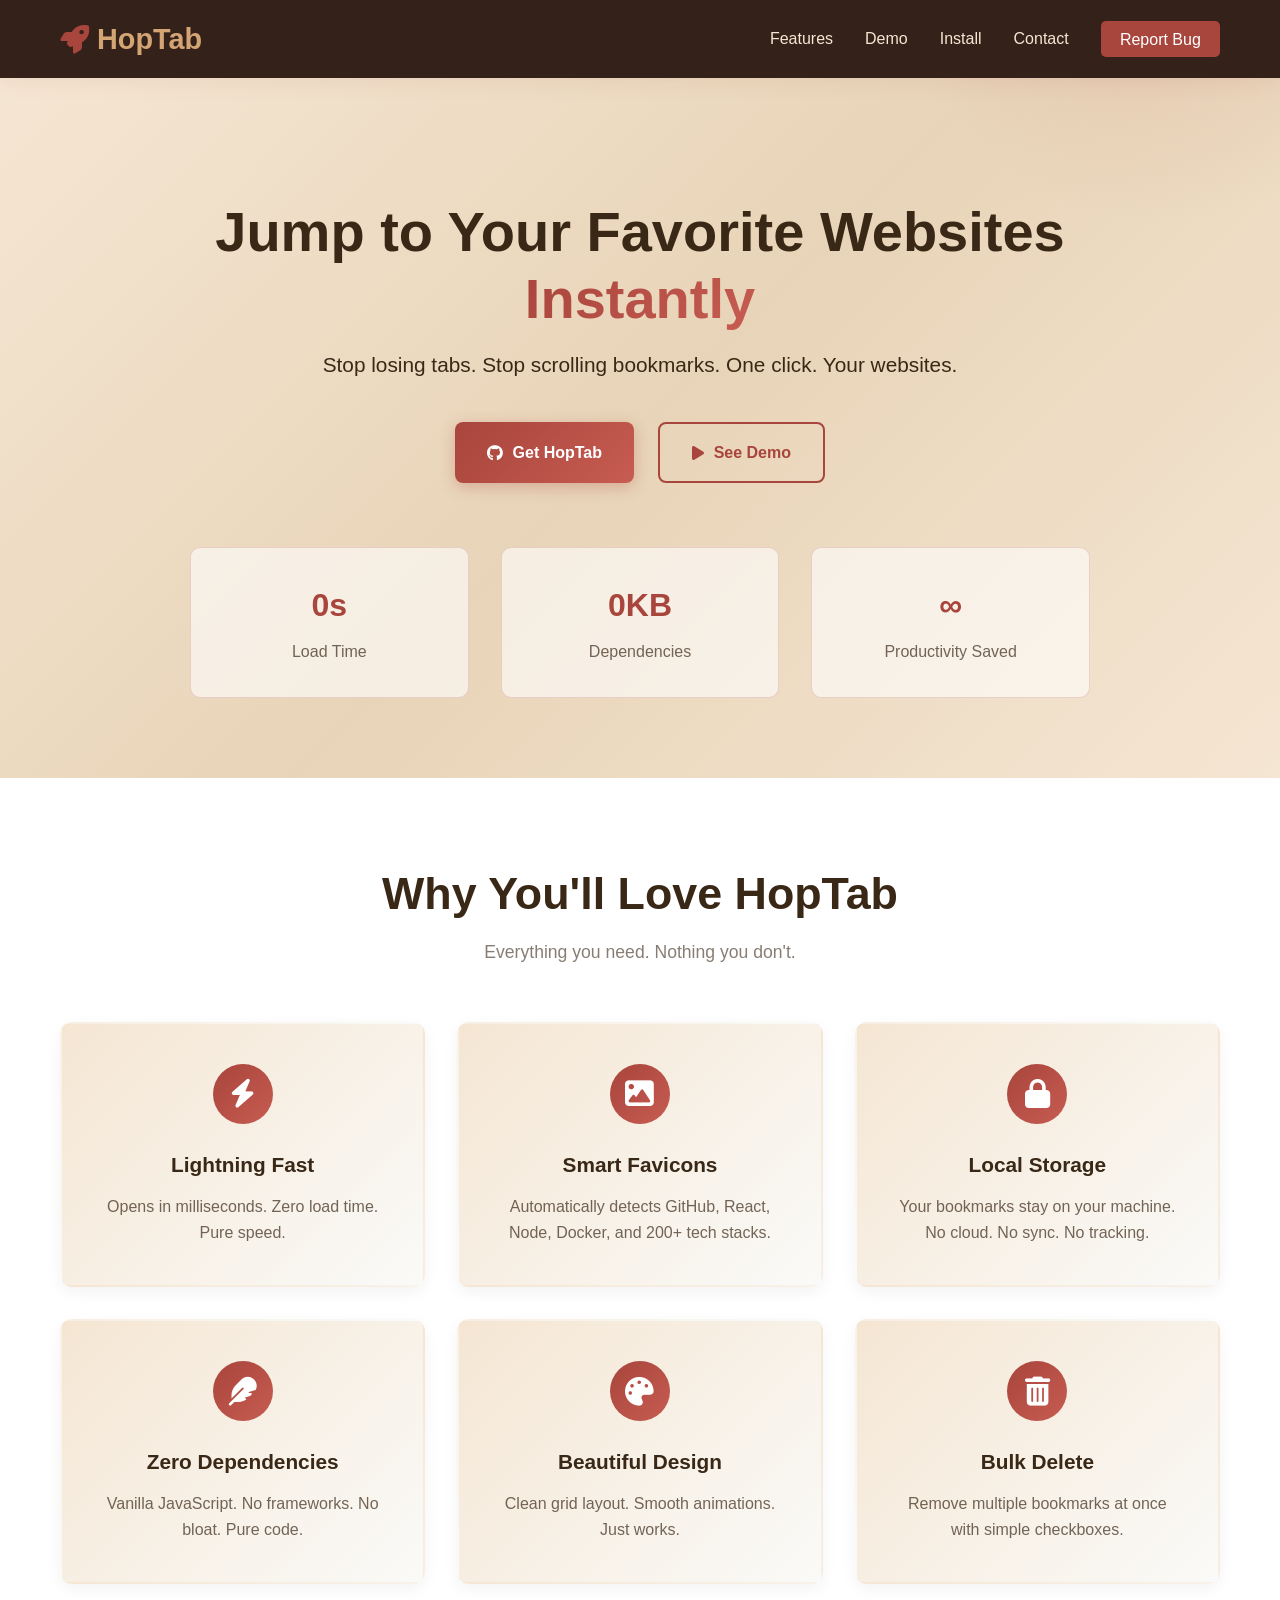
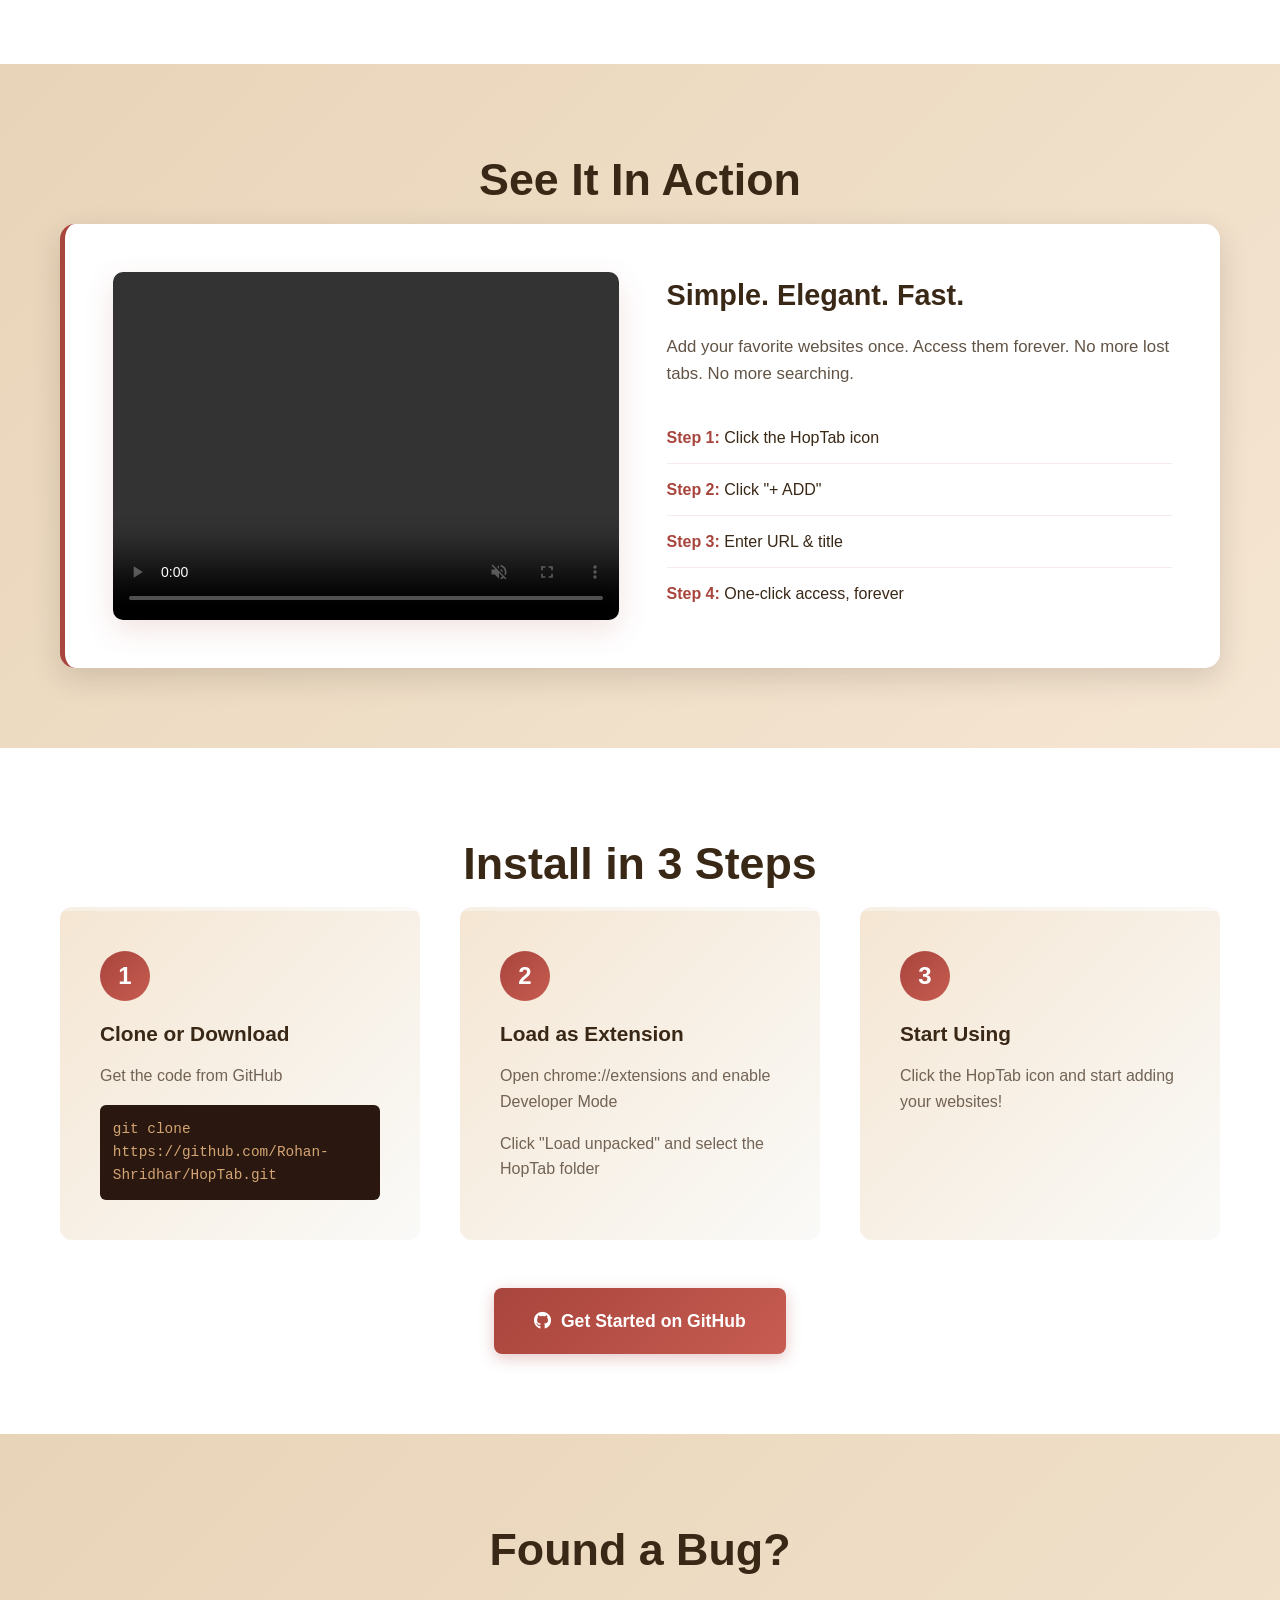
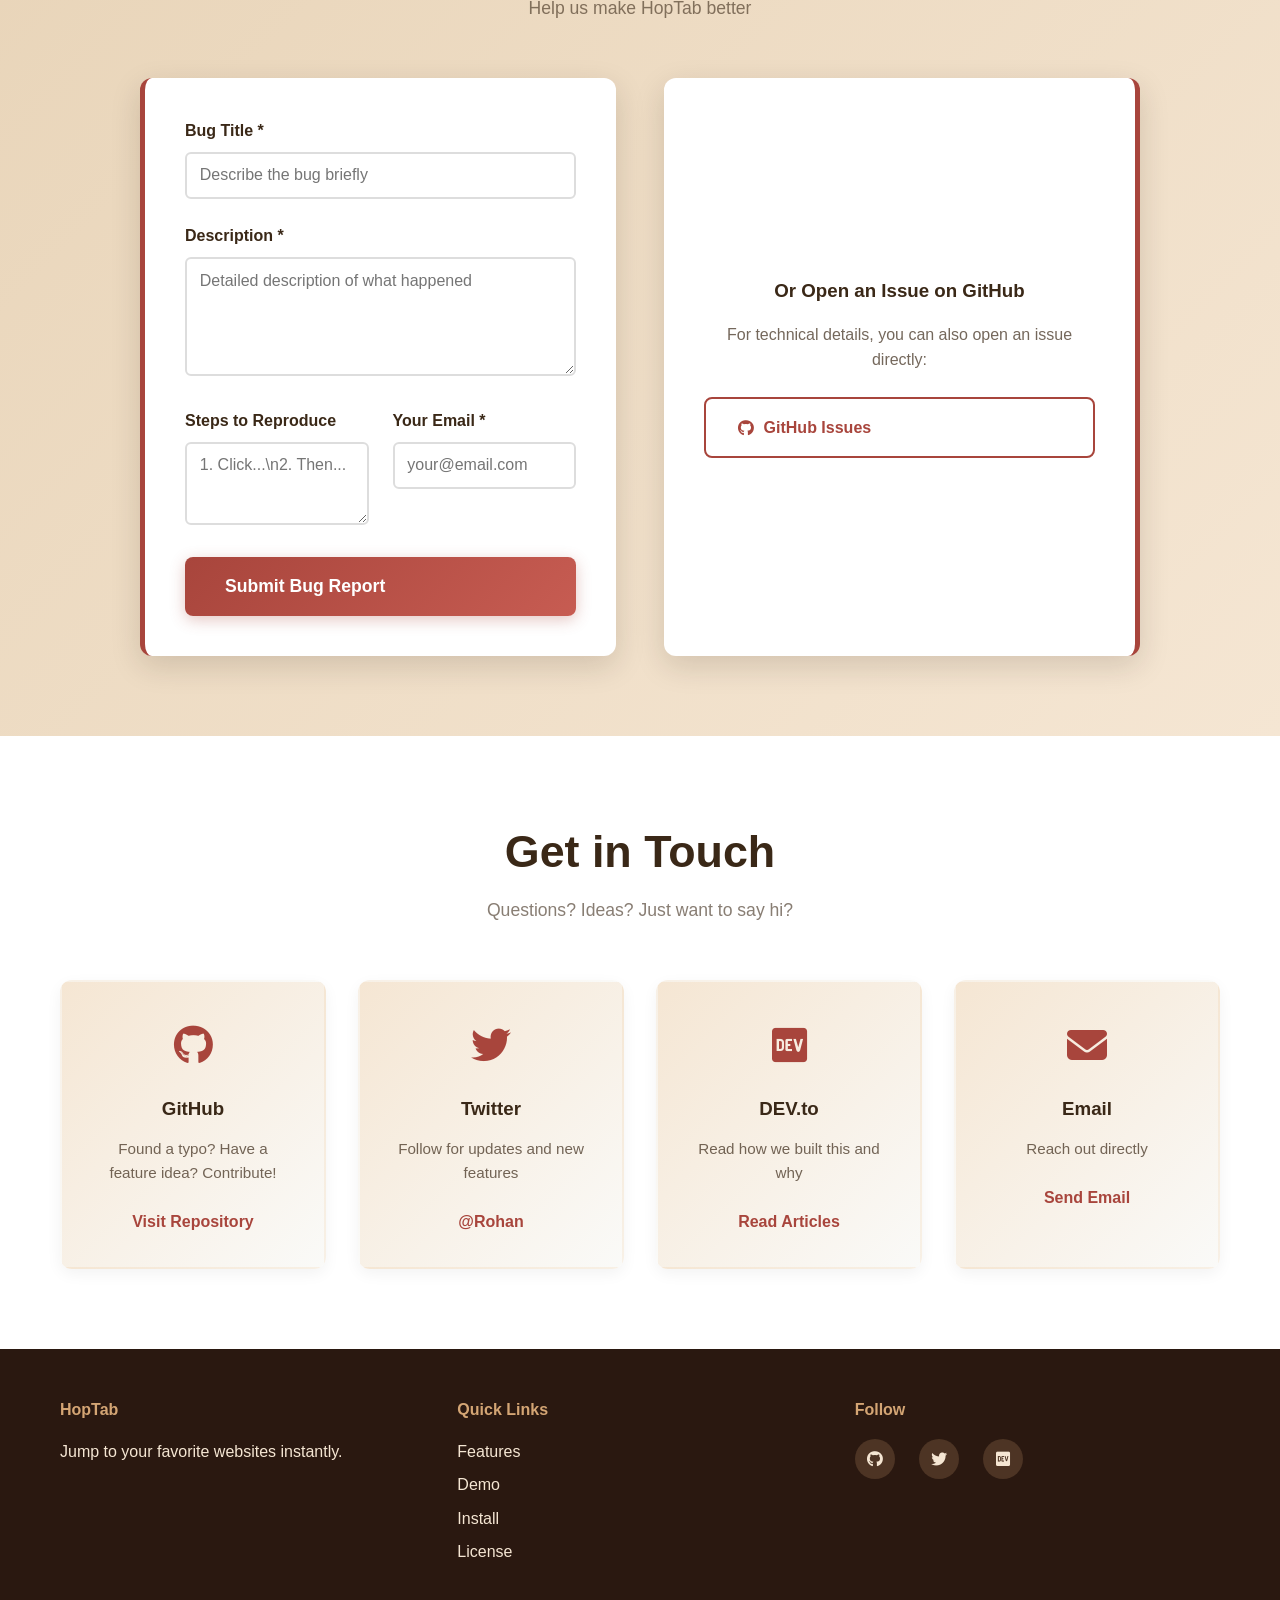
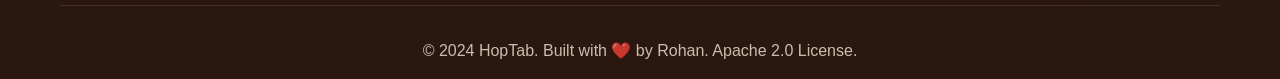
==== index.html @ db605b78 "create a landing page" ====
<!DOCTYPE html>
<html lang="en">
<head>
    <meta charset="UTF-8">
    <meta name="viewport" content="width=device-width, initial-scale=1.0">
    <title>HopTab - Jump to Your Favorite Websites Instantly</title>
    <link rel="stylesheet" href="style.css">
    <link rel="stylesheet" href="https://cdnjs.cloudflare.com/ajax/libs/font-awesome/6.7.2/css/all.min.css">
</head>
<body>
    <!-- Navigation -->
    <nav class="navbar">
        <div class="nav-container">
            <div class="logo">
                <i class="fas fa-rocket"></i> HopTab
            </div>
            <ul class="nav-links">
                <li><a href="#features">Features</a></li>
                <li><a href="#demo">Demo</a></li>
                <li><a href="#install">Install</a></li>
                <li><a href="#contact">Contact</a></li>
                <li><a href="#bug-report" class="btn-report">Report Bug</a></li>
            </ul>
            <div class="hamburger">
                <span></span>
                <span></span>
                <span></span>
            </div>
        </div>
    </nav>

    <!-- Hero Section -->
    <section class="hero">
        <div class="hero-content">
            <h1 class="hero-title">Jump to Your Favorite Websites<span class="highlight-text"> Instantly</span></h1>
            <p class="hero-subtitle">Stop losing tabs. Stop scrolling bookmarks. One click. Your websites.</p>
            
            <div class="hero-buttons">
                <a href="https://github.com/Rohan-Shridhar/HopTab" target="_blank" class="btn btn-primary">
                    <i class="fab fa-github"></i> Get HopTab
                </a>
                <a href="#demo" class="btn btn-secondary">
                    <i class="fas fa-play"></i> See Demo
                </a>
            </div>

            <div class="hero-stats">
                <div class="stat">
                    <h3>0s</h3>
                    <p>Load Time</p>
                </div>
                <div class="stat">
                    <h3>0KB</h3>
                    <p>Dependencies</p>
                </div>
                <div class="stat">
                    <h3>∞</h3>
                    <p>Productivity Saved</p>
                </div>
            </div>
        </div>
    </section>

    <!-- Features Section -->
    <section id="features" class="features">
        <div class="container">
            <h2 class="section-title">Why You'll Love HopTab</h2>
            <p class="section-subtitle">Everything you need. Nothing you don't.</p>

            <div class="features-grid">
                <div class="feature-card">
                    <div class="feature-icon">
                        <i class="fas fa-bolt"></i>
                    </div>
                    <h3>Lightning Fast</h3>
                    <p>Opens in milliseconds. Zero load time. Pure speed.</p>
                </div>

                <div class="feature-card">
                    <div class="feature-icon">
                        <i class="fas fa-image"></i>
                    </div>
                    <h3>Smart Favicons</h3>
                    <p>Automatically detects GitHub, React, Node, Docker, and 200+ tech stacks.</p>
                </div>

                <div class="feature-card">
                    <div class="feature-icon">
                        <i class="fas fa-lock"></i>
                    </div>
                    <h3>Local Storage</h3>
                    <p>Your bookmarks stay on your machine. No cloud. No sync. No tracking.</p>
                </div>

                <div class="feature-card">
                    <div class="feature-icon">
                        <i class="fas fa-feather"></i>
                    </div>
                    <h3>Zero Dependencies</h3>
                    <p>Vanilla JavaScript. No frameworks. No bloat. Pure code.</p>
                </div>

                <div class="feature-card">
                    <div class="feature-icon">
                        <i class="fas fa-palette"></i>
                    </div>
                    <h3>Beautiful Design</h3>
                    <p>Clean grid layout. Smooth animations. Just works.</p>
                </div>

                <div class="feature-card">
                    <div class="feature-icon">
                        <i class="fas fa-trash-alt"></i>
                    </div>
                    <h3>Bulk Delete</h3>
                    <p>Remove multiple bookmarks at once with simple checkboxes.</p>
                </div>
            </div>
        </div>
    </section>

    <!-- Demo Section -->
    <section id="demo" class="demo">
        <div class="container">
            <h2 class="section-title">See It In Action</h2>
            <div class="demo-container">
                <video src="demo.mp4" alt="HopTab Demo" class="demo-image" controls loop muted autoplay></video>
                <div class="demo-info">
                    <h3>Simple. Elegant. Fast.</h3>
                    <p>Add your favorite websites once. Access them forever. No more lost tabs. No more searching.</p>
                    <ul class="demo-steps">
                        <li><strong>Step 1:</strong> Click the HopTab icon</li>
                        <li><strong>Step 2:</strong> Click "+ ADD"</li>
                        <li><strong>Step 3:</strong> Enter URL & title</li>
                        <li><strong>Step 4:</strong> One-click access, forever</li>
                    </ul>
                </div>
            </div>
        </div>
    </section>

    <!-- Installation Section -->
    <section id="install" class="install">
        <div class="container">
            <h2 class="section-title">Install in 3 Steps</h2>
            
            <div class="install-steps">
                <div class="step">
                    <div class="step-number">1</div>
                    <h3>Clone or Download</h3>
                    <p>Get the code from GitHub</p>
                    <code>git clone https://github.com/Rohan-Shridhar/HopTab.git</code>
                </div>

                <div class="step">
                    <div class="step-number">2</div>
                    <h3>Load as Extension</h3>
                    <p>Open chrome://extensions and enable Developer Mode</p>
                    <p>Click "Load unpacked" and select the HopTab folder</p>
                </div>

                <div class="step">
                    <div class="step-number">3</div>
                    <h3>Start Using</h3>
                    <p>Click the HopTab icon and start adding your websites!</p>
                </div>
            </div>

            <div class="install-cta">
                <a href="https://github.com/Rohan-Shridhar/HopTab" target="_blank" class="btn btn-primary btn-large">
                    <i class="fab fa-github"></i> Get Started on GitHub
                </a>
            </div>
        </div>
    </section>

    <!-- Bug Report Section -->
    <section id="bug-report" class="bug-report">
        <div class="container">
            <h2 class="section-title">Found a Bug?</h2>
            <p class="section-subtitle">Help us make HopTab better</p>
            
            <div class="bug-form-container">
                <form id="bugForm" class="bug-form">
                    <div class="form-group">
                        <label for="bug-title">Bug Title *</label>
                        <input type="text" id="bug-title" name="title" placeholder="Describe the bug briefly" required>
                    </div>

                    <div class="form-group">
                        <label for="bug-desc">Description *</label>
                        <textarea id="bug-desc" name="description" placeholder="Detailed description of what happened" rows="5" required></textarea>
                    </div>

                    <div class="form-row">
                        <div class="form-group">
                            <label for="bug-steps">Steps to Reproduce</label>
                            <textarea id="bug-steps" name="steps" placeholder="1. Click...\n2. Then..." rows="3"></textarea>
                        </div>

                        <div class="form-group">
                            <label for="bug-email">Your Email *</label>
                            <input type="email" id="bug-email" name="email" placeholder="your@email.com" required>
                        </div>
                    </div>

                    <button type="submit" class="btn btn-primary btn-large">Submit Bug Report</button>
                </form>

                <div class="bug-info">
                    <h3>Or Open an Issue on GitHub</h3>
                    <p>For technical details, you can also open an issue directly:</p>
                    <a href="https://github.com/Rohan-Shridhar/HopTab/issues" target="_blank" class="btn btn-secondary">
                        <i class="fab fa-github"></i> GitHub Issues
                    </a>
                </div>
            </div>
        </div>
    </section>

    <!-- Contact Section -->
    <section id="contact" class="contact">
        <div class="container">
            <h2 class="section-title">Get in Touch</h2>
            <p class="section-subtitle">Questions? Ideas? Just want to say hi?</p>

            <div class="contact-grid">
                <div class="contact-card">
                    <div class="contact-icon">
                        <i class="fab fa-github"></i>
                    </div>
                    <h3>GitHub</h3>
                    <p>Found a typo? Have a feature idea? Contribute!</p>
                    <a href="https://github.com/Rohan-Shridhar/HopTab" target="_blank" class="contact-link">
                        Visit Repository
                    </a>
                </div>

                <div class="contact-card">
                    <div class="contact-icon">
                        <i class="fab fa-twitter"></i>
                    </div>
                    <h3>Twitter</h3>
                    <p>Follow for updates and new features</p>
                    <a href="https://twitter.com/Rohan_Shridhar" target="_blank" class="contact-link">
                        @Rohan
                    </a>
                </div>

                <div class="contact-card">
                    <div class="contact-icon">
                        <i class="fab fa-dev"></i>
                    </div>
                    <h3>DEV.to</h3>
                    <p>Read how we built this and why</p>
                    <a href="https://dev.to/rohan_mirjankar" target="_blank" class="contact-link">
                        Read Articles
                    </a>
                </div>

                <div class="contact-card">
                    <div class="contact-icon">
                        <i class="fas fa-envelope"></i>
                    </div>
                    <h3>Email</h3>
                    <p>Reach out directly</p>
                    <a href="mailto:rohan@example.com" class="contact-link">
                        Send Email
                    </a>
                </div>
            </div>
        </div>
    </section>

    <!-- Footer -->
    <footer class="footer">
        <div class="container">
            <div class="footer-content">
                <div class="footer-section">
                    <h4>HopTab</h4>
                    <p>Jump to your favorite websites instantly.</p>
                </div>

                <div class="footer-section">
                    <h4>Quick Links</h4>
                    <ul>
                        <li><a href="#features">Features</a></li>
                        <li><a href="#demo">Demo</a></li>
                        <li><a href="#install">Install</a></li>
                        <li><a href="https://github.com/Rohan-Shridhar/HopTab/blob/main/LICENSE" target="_blank">License</a></li>
                    </ul>
                </div>

                <div class="footer-section">
                    <h4>Follow</h4>
                    <div class="social-links">
                        <a href="https://github.com/Rohan-Shridhar/HopTab" target="_blank">
                            <i class="fab fa-github"></i>
                        </a>
                        <a href="https://twitter.com" target="_blank">
                            <i class="fab fa-twitter"></i>
                        </a>
                        <a href="https://dev.to/rohan_mirjankar" target="_blank">
                            <i class="fab fa-dev"></i>
                        </a>
                    </div>
                </div>
            </div>

            <div class="footer-bottom">
                <p>&copy; 2024 HopTab. Built with <span class="heart">❤️</span> by Rohan. Apache 2.0 License.</p>
            </div>
        </div>
    </footer>

    <!-- Success Modal -->
    <div id="successModal" class="modal">
        <div class="modal-content">
            <span class="modal-close">&times;</span>
            <div class="modal-header">
                <i class="fas fa-check-circle"></i>
            </div>
            <h2>Thank You!</h2>
            <p>Your bug report has been received. We'll look into it ASAP.</p>
            <button class="btn btn-primary" onclick="closeModal()">Close</button>
        </div>
    </div>

    <script src="script.js"></script>
</body>
</html>
---- style.css ----
* {
    margin: 0;
    padding: 0;
    box-sizing: border-box;
}

:root {
    /* Desert Theme Colors */
    --primary-dark: #2a1810;
    --primary-light: #f5e6d3;
    --sand: #e8d4b8;
    --highlight-red: #a8453c;
    --highlight-red-light: #c75c52;
    --highlight-red-dark: #7d3a31;
    --gold: #d4a574;
    --text-dark: #3a2817;
    --text-light: #f5e6d3;
    --border-color: #d4a574;
    --shadow: 0 10px 30px rgba(42, 24, 16, 0.15);
    --shadow-hover: 0 15px 40px rgba(168, 69, 60, 0.25);
}

html {
    scroll-behavior: smooth;
}

body {
    font-family: 'Segoe UI', Tahoma, Geneva, Verdana, sans-serif;
    background: linear-gradient(135deg, #f5e6d3 0%, #e8d4b8 100%);
    color: var(--text-dark);
    line-height: 1.6;
    min-height: 100vh;
}

.container {
    max-width: 1200px;
    margin: 0 auto;
    padding: 0 20px;
}

/* ============ NAVIGATION ============ */
.navbar {
    background: rgba(42, 24, 16, 0.95);
    backdrop-filter: blur(10px);
    padding: 1rem 0;
    position: sticky;
    top: 0;
    z-index: 1000;
    box-shadow: 0 2px 20px rgba(168, 69, 60, 0.1);
    transition: all 0.3s ease;
}

.navbar:hover {
    box-shadow: 0 2px 30px rgba(168, 69, 60, 0.2);
}

.nav-container {
    display: flex;
    justify-content: space-between;
    align-items: center;
    max-width: 1200px;
    margin: 0 auto;
    padding: 0 20px;
}

.logo {
    font-size: 1.8rem;
    font-weight: bold;
    color: var(--gold);
    display: flex;
    align-items: center;
    gap: 0.5rem;
    transition: transform 0.3s ease;
}

.logo:hover {
    transform: scale(1.05);
}

.logo i {
    color: var(--highlight-red);
}

.nav-links {
    display: flex;
    list-style: none;
    gap: 2rem;
    align-items: center;
}

.nav-links a {
    color: var(--text-light);
    text-decoration: none;
    transition: all 0.3s ease;
    position: relative;
    padding: 0.5rem 0;
}

.nav-links a::after {
    content: '';
    position: absolute;
    bottom: 0;
    left: 0;
    width: 0;
    height: 2px;
    background: var(--highlight-red);
    transition: width 0.3s ease;
}

.nav-links a:hover::after {
    width: 100%;
}

.nav-links a:hover {
    color: var(--highlight-red);
}

.btn-report {
    background: var(--highlight-red) !important;
    color: white !important;
    padding: 0.6rem 1.2rem !important;
    border-radius: 5px;
    transition: all 0.3s ease;
}

.btn-report:hover {
    background: var(--highlight-red-light) !important;
    transform: translateY(-2px);
    box-shadow: 0 5px 15px rgba(168, 69, 60, 0.4);
}

.hamburger {
    display: none;
    flex-direction: column;
    cursor: pointer;
}

.hamburger span {
    width: 25px;
    height: 3px;
    background: var(--text-light);
    margin: 5px 0;
    transition: all 0.3s ease;
    border-radius: 2px;
}

/* ============ HERO SECTION ============ */
.hero {
    text-align: center;
    padding: 120px 20px 80px;
    background: linear-gradient(135deg, #f5e6d3 0%, #e8d4b8 50%, #f5e6d3 100%);
    position: relative;
    overflow: hidden;
}

.hero::before {
    content: '';
    position: absolute;
    top: -50%;
    right: -10%;
    width: 500px;
    height: 500px;
    background: radial-gradient(circle, rgba(168, 69, 60, 0.1) 0%, transparent 70%);
    animation: float 6s ease-in-out infinite;
}

@keyframes float {
    0%, 100% {
        transform: translateY(0px);
    }
    50% {
        transform: translateY(-20px);
    }
}

.hero-content {
    position: relative;
    z-index: 2;
    max-width: 900px;
    margin: 0 auto;
}

.hero-title {
    font-size: 3.5rem;
    font-weight: 800;
    color: var(--text-dark);
    margin-bottom: 1rem;
    line-height: 1.2;
    animation: slideDown 0.8s ease;
}

@keyframes slideDown {
    from {
        opacity: 0;
        transform: translateY(-30px);
    }
    to {
        opacity: 1;
        transform: translateY(0);
    }
}

.highlight-text {
    background: linear-gradient(135deg, var(--highlight-red), var(--highlight-red-light));
    -webkit-background-clip: text;
    -webkit-text-fill-color: transparent;
    background-clip: text;
}

.hero-subtitle {
    font-size: 1.3rem;
    color: var(--text-dark);
    margin-bottom: 2.5rem;
    opacity: 0.8;
    animation: slideUp 0.8s ease 0.1s both;
}

@keyframes slideUp {
    from {
        opacity: 0;
        transform: translateY(30px);
    }
    to {
        opacity: 1;
        transform: translateY(0);
    }
}

.hero-buttons {
    display: flex;
    gap: 1.5rem;
    justify-content: center;
    flex-wrap: wrap;
    margin-bottom: 4rem;
    animation: slideUp 0.8s ease 0.2s both;
}

.btn {
    padding: 1rem 2rem;
    border: none;
    border-radius: 8px;
    font-size: 1rem;
    font-weight: 600;
    cursor: pointer;
    text-decoration: none;
    display: inline-flex;
    align-items: center;
    gap: 0.6rem;
    transition: all 0.3s ease;
}

.btn-primary {
    background: linear-gradient(135deg, var(--highlight-red), var(--highlight-red-light));
    color: white;
    box-shadow: 0 4px 15px rgba(168, 69, 60, 0.3);
}

.btn-primary:hover {
    transform: translateY(-3px);
    box-shadow: 0 8px 25px rgba(168, 69, 60, 0.5);
}

.btn-secondary {
    background: transparent;
    color: var(--highlight-red);
    border: 2px solid var(--highlight-red);
}

.btn-secondary:hover {
    background: var(--highlight-red);
    color: white;
    transform: translateY(-3px);
}

.btn-large {
    padding: 1.2rem 2.5rem;
    font-size: 1.1rem;
}

.hero-stats {
    display: grid;
    grid-template-columns: repeat(3, 1fr);
    gap: 2rem;
    margin-top: 4rem;
    animation: slideUp 0.8s ease 0.3s both;
}

.stat {
    background: rgba(255, 255, 255, 0.6);
    padding: 2rem;
    border-radius: 10px;
    backdrop-filter: blur(10px);
    border: 1px solid rgba(168, 69, 60, 0.2);
    transition: all 0.3s ease;
}

.stat:hover {
    background: rgba(255, 255, 255, 0.9);
    transform: translateY(-5px);
    border-color: var(--highlight-red);
    box-shadow: 0 10px 30px rgba(168, 69, 60, 0.2);
}

.stat h3 {
    font-size: 2rem;
    color: var(--highlight-red);
    margin-bottom: 0.5rem;
}

.stat p {
    color: var(--text-dark);
    opacity: 0.7;
}

/* ============ FEATURES SECTION ============ */
.features {
    padding: 80px 20px;
    background: white;
}

.section-title {
    font-size: 2.8rem;
    color: var(--text-dark);
    text-align: center;
    margin-bottom: 0.5rem;
    font-weight: 800;
}

.section-subtitle {
    text-align: center;
    color: var(--text-dark);
    opacity: 0.6;
    margin-bottom: 3.5rem;
    font-size: 1.1rem;
}

.features-grid {
    display: grid;
    grid-template-columns: repeat(auto-fit, minmax(300px, 1fr));
    gap: 2rem;
}

.feature-card {
    background: linear-gradient(135deg, #f5e6d3 0%, #fafaf8 100%);
    padding: 2.5rem;
    border-radius: 12px;
    text-align: center;
    border: 2px solid transparent;
    transition: all 0.3s ease;
    cursor: pointer;
    box-shadow: 0 5px 15px rgba(0, 0, 0, 0.05);
}

.feature-card:hover {
    border-color: var(--highlight-red);
    transform: translateY(-8px);
    box-shadow: var(--shadow-hover);
}

.feature-icon {
    width: 60px;
    height: 60px;
    background: linear-gradient(135deg, var(--highlight-red), var(--highlight-red-light));
    border-radius: 50%;
    display: flex;
    align-items: center;
    justify-content: center;
    margin: 0 auto 1.5rem;
    font-size: 1.8rem;
    color: white;
    transition: all 0.3s ease;
}

.feature-card:hover .feature-icon {
    transform: scale(1.1) rotate(-5deg);
}

.feature-card h3 {
    font-size: 1.3rem;
    margin-bottom: 0.8rem;
    color: var(--text-dark);
}

.feature-card p {
    color: var(--text-dark);
    opacity: 0.7;
    line-height: 1.6;
}

/* ============ DEMO SECTION ============ */
.demo {
    padding: 80px 20px;
    background: linear-gradient(135deg, #e8d4b8 0%, #f5e6d3 100%);
}

.demo-container {
    display: grid;
    grid-template-columns: 1fr 1fr;
    gap: 3rem;
    align-items: center;
    background: white;
    padding: 3rem;
    border-radius: 15px;
    box-shadow: var(--shadow);
    border-left: 5px solid var(--highlight-red);
    transition: all 0.3s ease;
}

.demo-container:hover {
    box-shadow: var(--shadow-hover);
    transform: translateY(-5px);
}

.demo-image {
    width: 100%;
    height: 100%;
    border-radius: 10px;
    object-fit: cover;
    transition: all 0.3s ease;
    box-shadow: 0 10px 30px rgba(168, 69, 60, 0.15);
}

.demo-image:hover {
    transform: scale(1.03);
}

.demo-info h3 {
    font-size: 1.8rem;
    color: var(--text-dark);
    margin-bottom: 1rem;
}

.demo-info p {
    color: var(--text-dark);
    opacity: 0.8;
    margin-bottom: 1.5rem;
    font-size: 1.05rem;
}

.demo-steps {
    list-style: none;
    padding: 0;
}

.demo-steps li {
    padding: 0.8rem 0;
    border-bottom: 1px solid rgba(168, 69, 60, 0.1);
    color: var(--text-dark);
    transition: all 0.3s ease;
}

.demo-steps li:last-child {
    border-bottom: none;
}

.demo-steps li:hover {
    padding-left: 1rem;
    color: var(--highlight-red);
}

.demo-steps strong {
    color: var(--highlight-red);
}

/* ============ INSTALL SECTION ============ */
.install {
    padding: 80px 20px;
    background: white;
}

.install-steps {
    display: grid;
    grid-template-columns: repeat(auto-fit, minmax(280px, 1fr));
    gap: 2.5rem;
    margin-bottom: 3rem;
}

.step {
    background: linear-gradient(135deg, #f5e6d3 0%, #fafaf8 100%);
    padding: 2.5rem;
    border-radius: 12px;
    position: relative;
    transition: all 0.3s ease;
    border-top: 4px solid transparent;
}

.step:hover {
    border-top-color: var(--highlight-red);
    transform: translateY(-5px);
    box-shadow: var(--shadow-hover);
}

.step-number {
    width: 50px;
    height: 50px;
    background: linear-gradient(135deg, var(--highlight-red), var(--highlight-red-light));
    color: white;
    border-radius: 50%;
    display: flex;
    align-items: center;
    justify-content: center;
    font-size: 1.5rem;
    font-weight: bold;
    margin-bottom: 1rem;
    transition: all 0.3s ease;
}

.step:hover .step-number {
    transform: scale(1.2) rotate(360deg);
}

.step h3 {
    font-size: 1.3rem;
    color: var(--text-dark);
    margin-bottom: 0.8rem;
}

.step p {
    color: var(--text-dark);
    opacity: 0.7;
    margin-bottom: 1rem;
}

.step code {
    background: var(--primary-dark);
    color: var(--gold);
    padding: 0.8rem;
    border-radius: 6px;
    display: block;
    font-family: 'Courier New', monospace;
    font-size: 0.9rem;
    overflow-x: auto;
    transition: all 0.3s ease;
}

.step:hover code {
    box-shadow: 0 5px 15px rgba(168, 69, 60, 0.2);
}

.install-cta {
    text-align: center;
}

/* ============ BUG REPORT SECTION ============ */
.bug-report {
    padding: 80px 20px;
    background: linear-gradient(135deg, #e8d4b8 0%, #f5e6d3 100%);
}

.bug-form-container {
    display: grid;
    grid-template-columns: 1fr 1fr;
    gap: 3rem;
    max-width: 1000px;
    margin: 0 auto;
}

.bug-form {
    background: white;
    padding: 2.5rem;
    border-radius: 12px;
    box-shadow: var(--shadow);
    transition: all 0.3s ease;
    border-left: 5px solid var(--highlight-red);
}

.bug-form:hover {
    box-shadow: var(--shadow-hover);
}

.form-group {
    margin-bottom: 1.5rem;
}

.form-group label {
    display: block;
    margin-bottom: 0.5rem;
    color: var(--text-dark);
    font-weight: 600;
    transition: color 0.3s ease;
}

.form-group input,
.form-group textarea {
    width: 100%;
    padding: 0.8rem;
    border: 2px solid #ddd;
    border-radius: 6px;
    font-family: inherit;
    font-size: 1rem;
    color: var(--text-dark);
    transition: all 0.3s ease;
}

.form-group input:focus,
.form-group textarea:focus {
    outline: none;
    border-color: var(--highlight-red);
    box-shadow: 0 0 0 3px rgba(168, 69, 60, 0.1);
}

.form-group textarea {
    resize: vertical;
}

.form-row {
    display: grid;
    grid-template-columns: 1fr 1fr;
    gap: 1.5rem;
}

.bug-form button {
    width: 100%;
}

.bug-info {
    background: white;
    padding: 2.5rem;
    border-radius: 12px;
    box-shadow: var(--shadow);
    text-align: center;
    transition: all 0.3s ease;
    border-right: 5px solid var(--highlight-red);
    display: flex;
    flex-direction: column;
    justify-content: center;
}

.bug-info:hover {
    box-shadow: var(--shadow-hover);
}

.bug-info h3 {
    color: var(--text-dark);
    margin-bottom: 1rem;
}

.bug-info p {
    color: var(--text-dark);
    opacity: 0.7;
    margin-bottom: 1.5rem;
}

/* ============ CONTACT SECTION ============ */
.contact {
    padding: 80px 20px;
    background: white;
}

.contact-grid {
    display: grid;
    grid-template-columns: repeat(auto-fit, minmax(250px, 1fr));
    gap: 2rem;
}

.contact-card {
    background: linear-gradient(135deg, #f5e6d3 0%, #fafaf8 100%);
    padding: 2rem;
    border-radius: 12px;
    text-align: center;
    transition: all 0.3s ease;
    border: 2px solid transparent;
    box-shadow: 0 5px 15px rgba(0, 0, 0, 0.05);
}

.contact-card:hover {
    border-color: var(--highlight-red);
    transform: translateY(-8px);
    box-shadow: var(--shadow-hover);
}

.contact-icon {
    font-size: 2.5rem;
    color: var(--highlight-red);
    margin-bottom: 1rem;
    transition: all 0.3s ease;
}

.contact-card:hover .contact-icon {
    transform: scale(1.2) rotate(-10deg);
}

.contact-card h3 {
    color: var(--text-dark);
    margin-bottom: 0.8rem;
}

.contact-card p {
    color: var(--text-dark);
    opacity: 0.7;
    margin-bottom: 1.5rem;
    font-size: 0.95rem;
}

.contact-link {
    color: var(--highlight-red);
    text-decoration: none;
    font-weight: 600;
    transition: all 0.3s ease;
    display: inline-block;
}

.contact-link:hover {
    transform: translateX(5px);
    color: var(--highlight-red-light);
}

/* ============ FOOTER ============ */
.footer {
    background: var(--primary-dark);
    color: var(--text-light);
    padding: 3rem 20px 1rem;
}

.footer-content {
    display: grid;
    grid-template-columns: repeat(auto-fit, minmax(250px, 1fr));
    gap: 2rem;
    margin-bottom: 2rem;
}

.footer-section h4 {
    color: var(--gold);
    margin-bottom: 1rem;
}

.footer-section ul {
    list-style: none;
}

.footer-section ul li {
    margin-bottom: 0.5rem;
}

.footer-section a {
    color: var(--text-light);
    text-decoration: none;
    transition: all 0.3s ease;
}

.footer-section a:hover {
    color: var(--highlight-red);
    transform: translateX(5px);
}

.social-links {
    display: flex;
    gap: 1.5rem;
}

.social-links a {
    display: inline-flex;
    align-items: center;
    justify-content: center;
    width: 40px;
    height: 40px;
    background: rgba(212, 165, 116, 0.2);
    border-radius: 50%;
    transition: all 0.3s ease;
}

.social-links a:hover {
    background: var(--highlight-red);
    transform: translateY(-3px);
}

.footer-bottom {
    text-align: center;
    padding-top: 2rem;
    border-top: 1px solid rgba(212, 165, 116, 0.2);
    color: var(--text-light);
    opacity: 0.8;
}

.heart {
    animation: heartbeat 1.5s ease-in-out infinite;
}

@keyframes heartbeat {
    0%, 100% {
        transform: scale(1);
    }
    50% {
        transform: scale(1.2);
    }
}

/* ============ MODAL ============ */
.modal {
    display: none;
    position: fixed;
    z-index: 2000;
    left: 0;
    top: 0;
    width: 100%;
    height: 100%;
    background-color: rgba(42, 24, 16, 0.5);
    backdrop-filter: blur(5px);
    animation: fadeIn 0.3s ease;
}

@keyframes fadeIn {
    from {
        opacity: 0;
    }
    to {
        opacity: 1;
    }
}

.modal-content {
    background: white;
    margin: 10% auto;
    padding: 2rem;
    border-radius: 12px;
    width: 90%;
    max-width: 400px;
    text-align: center;
    box-shadow: 0 20px 60px rgba(42, 24, 16, 0.3);
    animation: slideUp 0.3s ease;
}

.modal-close {
    float: right;
    font-size: 2rem;
    font-weight: bold;
    color: #aaa;
    cursor: pointer;
    transition: color 0.3s ease;
}

.modal-close:hover,
.modal-close:focus {
    color: var(--highlight-red);
}

.modal-header {
    font-size: 4rem;
    color: var(--highlight-red);
    margin-bottom: 1rem;
}

.modal h2 {
    color: var(--text-dark);
    margin-bottom: 0.8rem;
}

.modal p {
    color: var(--text-dark);
    opacity: 0.7;
    margin-bottom: 1.5rem;
}

.modal button {
    width: 100%;
}

/* ============ RESPONSIVE ============ */
@media (max-width: 768px) {
    .hero-title {
        font-size: 2.5rem;
    }

    .hero-subtitle {
        font-size: 1rem;
    }

    .hero-stats {
        grid-template-columns: 1fr;
        margin-top: 2rem;
    }

    .hero-buttons {
        flex-direction: column;
    }

    .btn {
        width: 100%;
        justify-content: center;
    }

    .nav-links {
        display: none;
    }

    .hamburger {
        display: flex;
    }

    .demo-container {
        grid-template-columns: 1fr;
        padding: 2rem;
    }

    .bug-form-container {
        grid-template-columns: 1fr;
    }

    .form-row {
        grid-template-columns: 1fr;
    }

    .section-title {
        font-size: 2rem;
    }

    .features-grid {
        grid-template-columns: 1fr;
    }

    .install-steps {
        grid-template-columns: 1fr;
    }

    .hero {
        padding: 60px 20px 40px;
    }

    .features,
    .demo,
    .install,
    .bug-report,
    .contact {
        padding: 60px 20px;
    }
}

@media (max-width: 480px) {
    .hero-title {
        font-size: 1.8rem;
    }

    .section-title {
        font-size: 1.5rem;
    }

    .hero-buttons {
        gap: 1rem;
    }

    .btn {
        padding: 0.8rem 1.5rem;
        font-size: 0.9rem;
    }

    .contact-grid {
        grid-template-columns: 1fr;
    }

    .footer-content {
        grid-template-columns: 1fr;
        text-align: center;
    }

    .social-links {
        justify-content: center;
    }
}
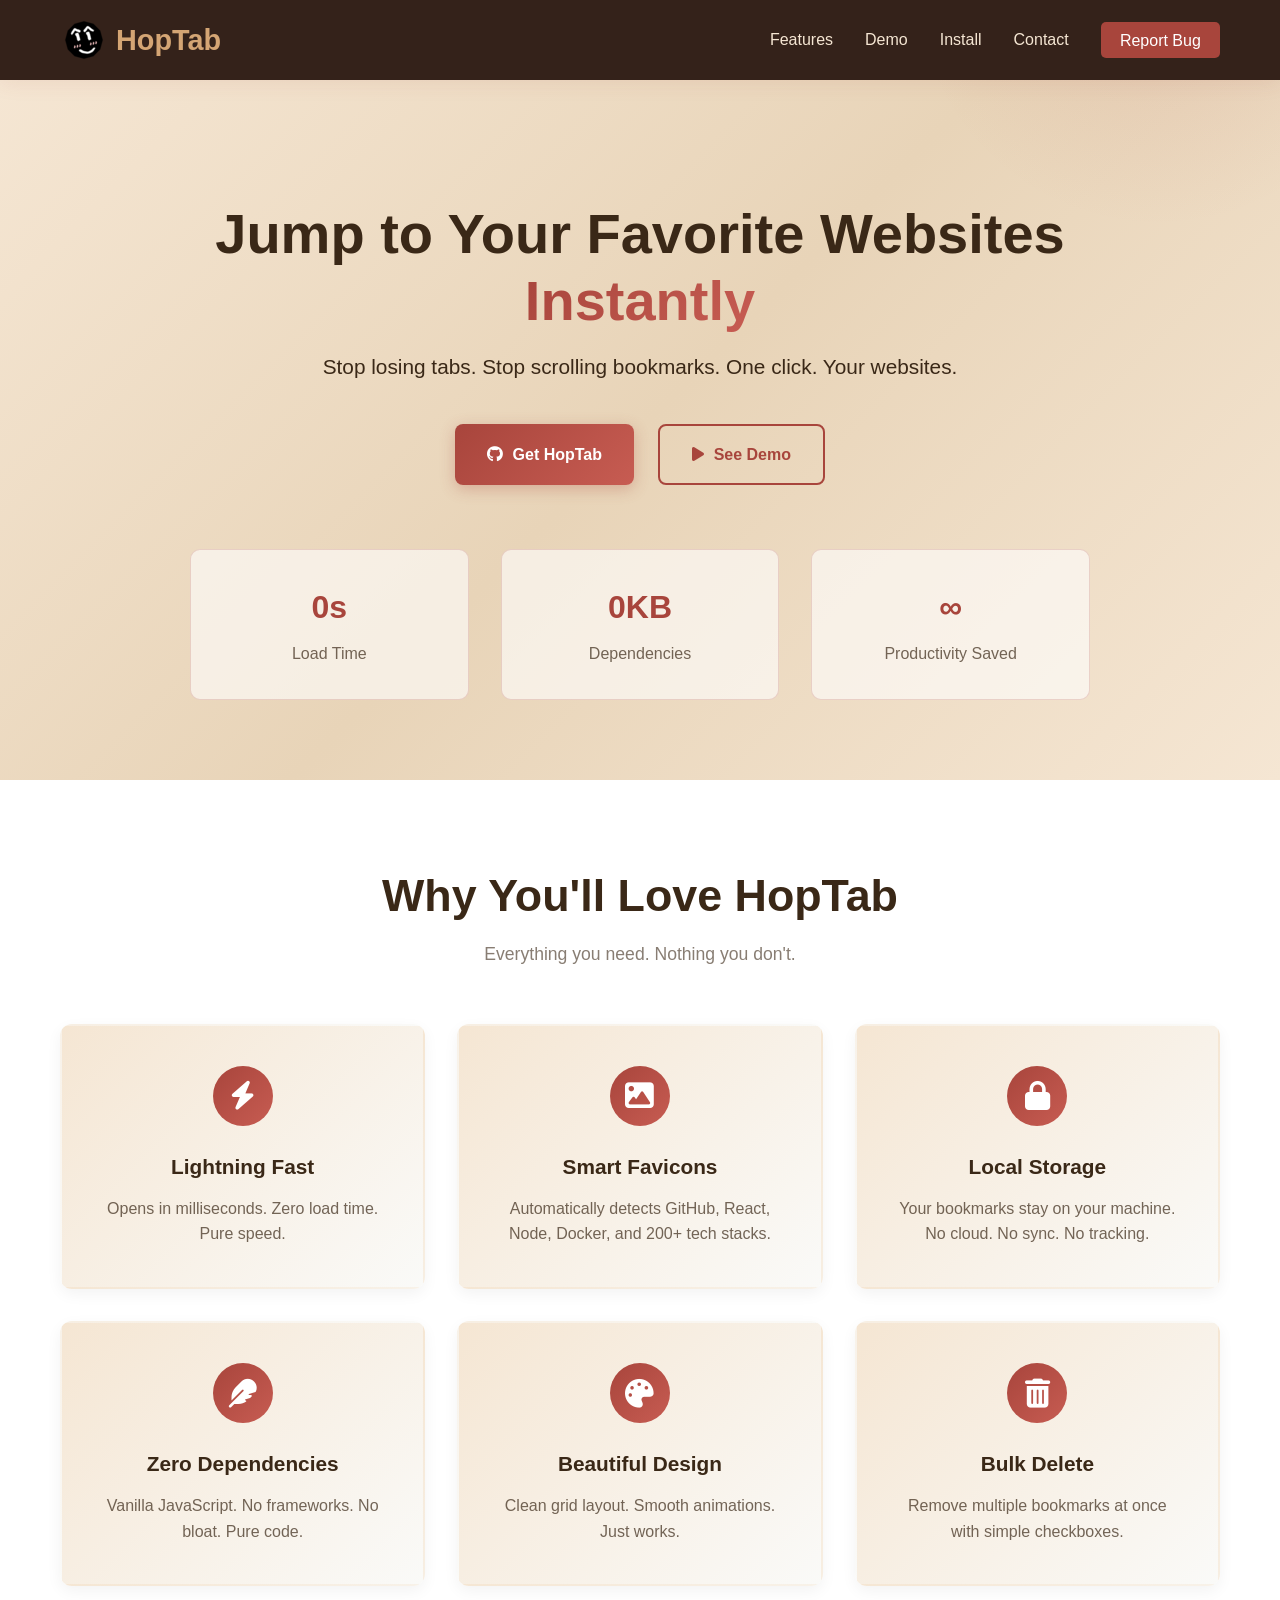
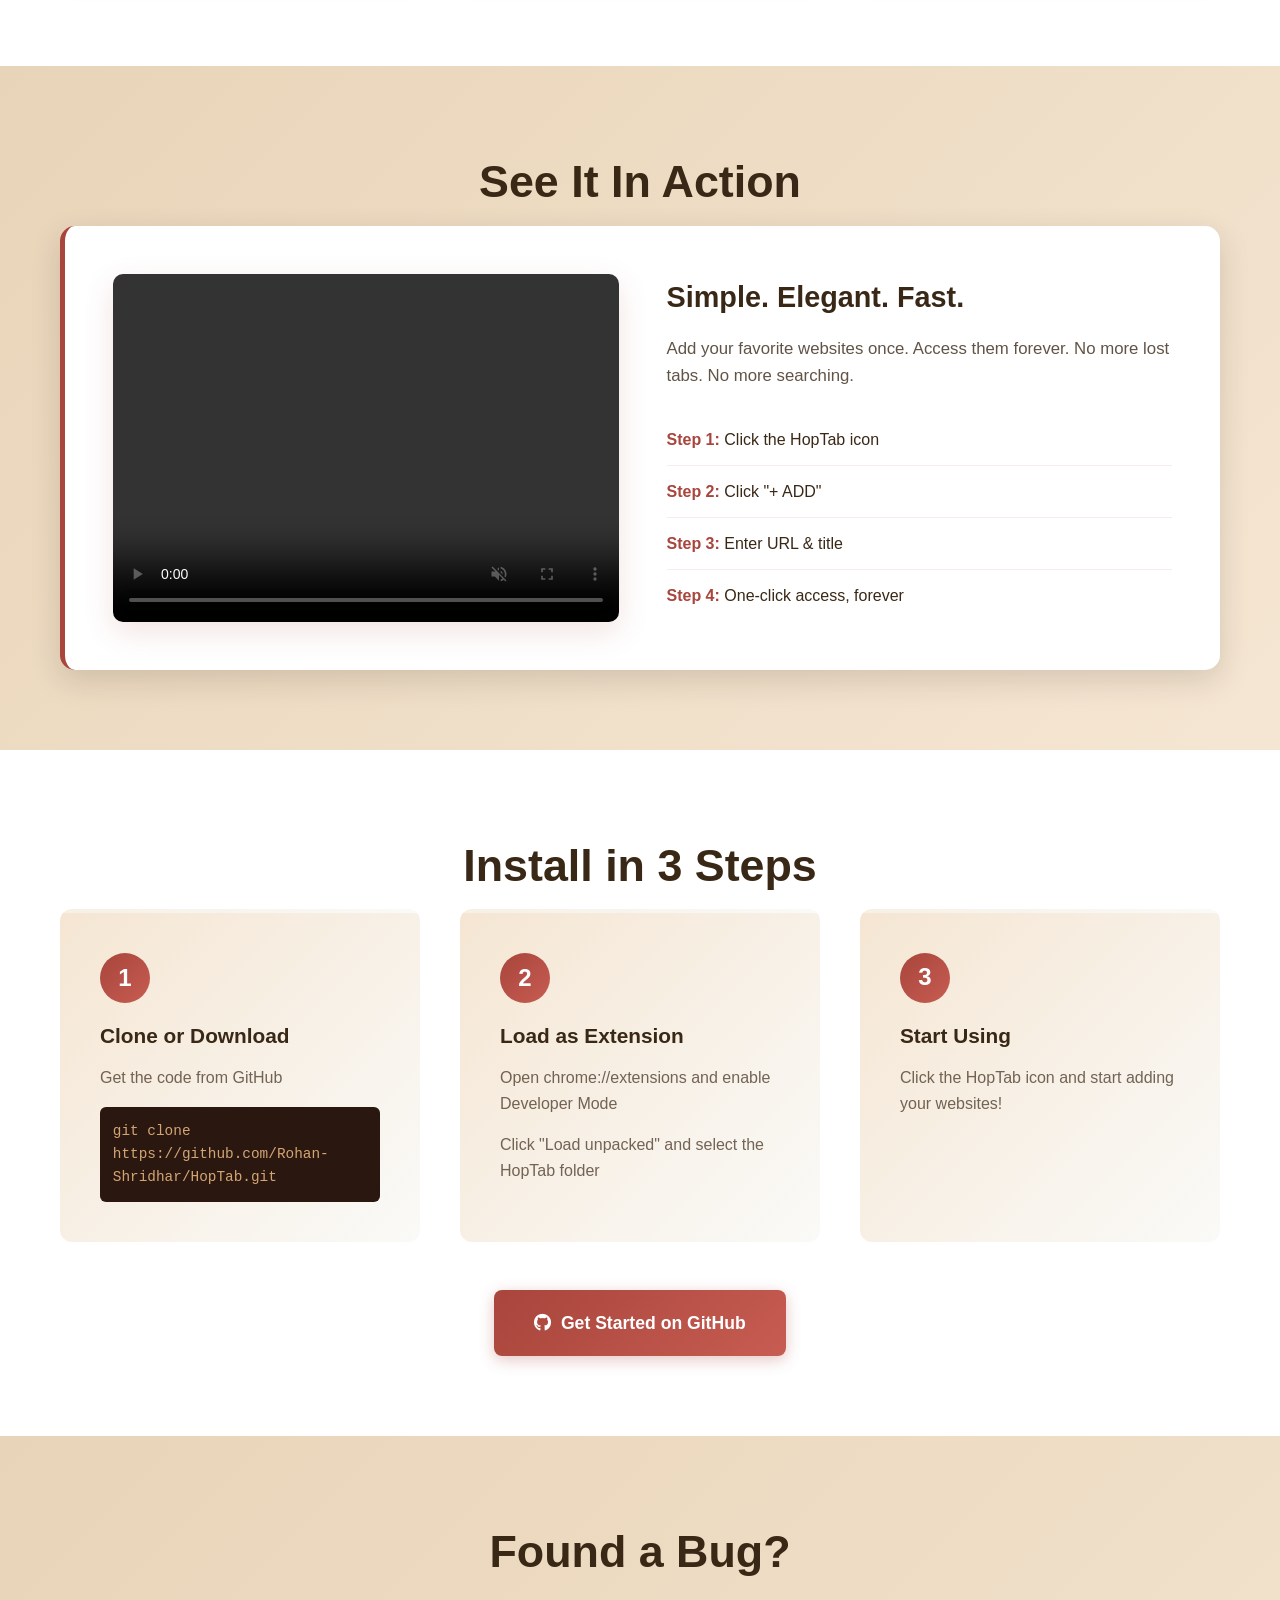
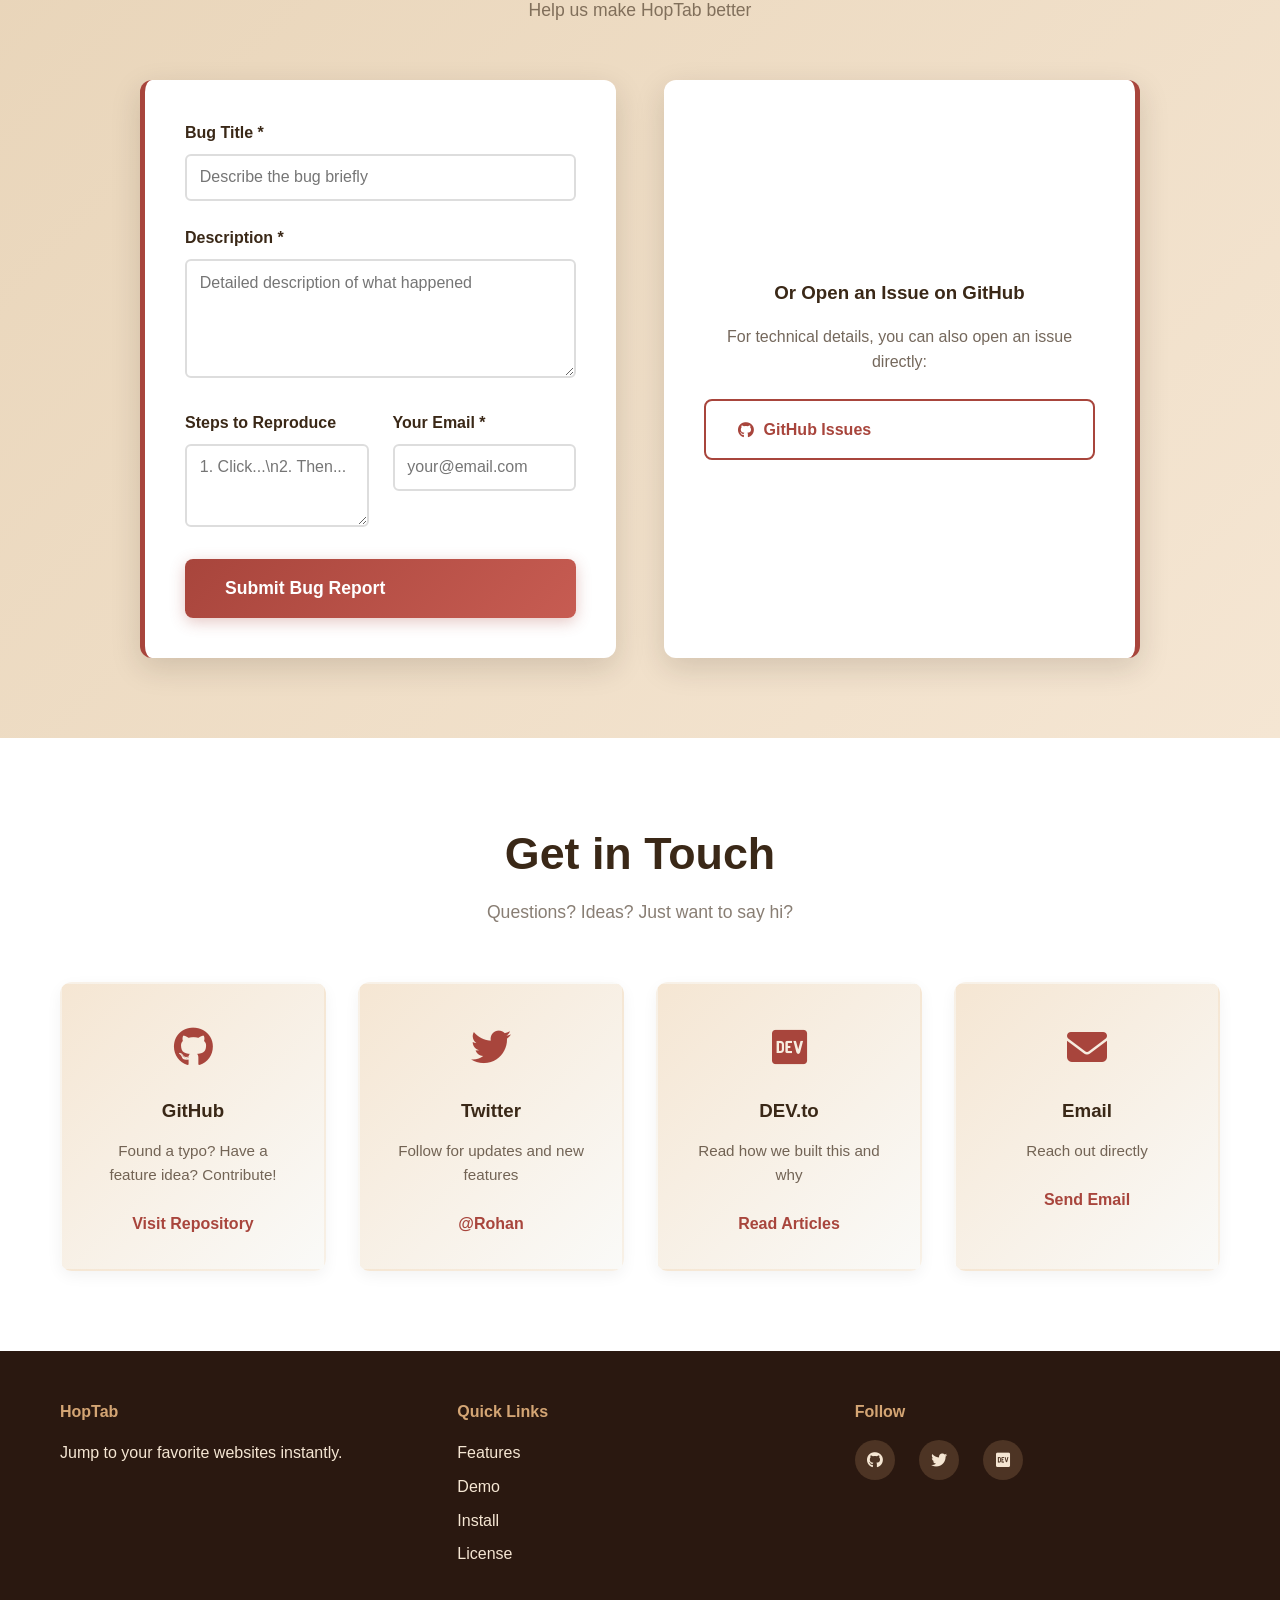
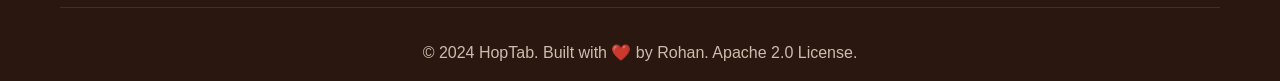
==== commit 8c8937bf: "use HopTab icon" ====
--- a/index.html
+++ b/index.html
@@ -12,7 +12,7 @@
     <nav class="navbar">
         <div class="nav-container">
             <div class="logo">
-                <i class="fas fa-rocket"></i> HopTab
+                <img src="icons/icon48.png"/> HopTab
             </div>
             <ul class="nav-links">
                 <li><a href="#features">Features</a></li>
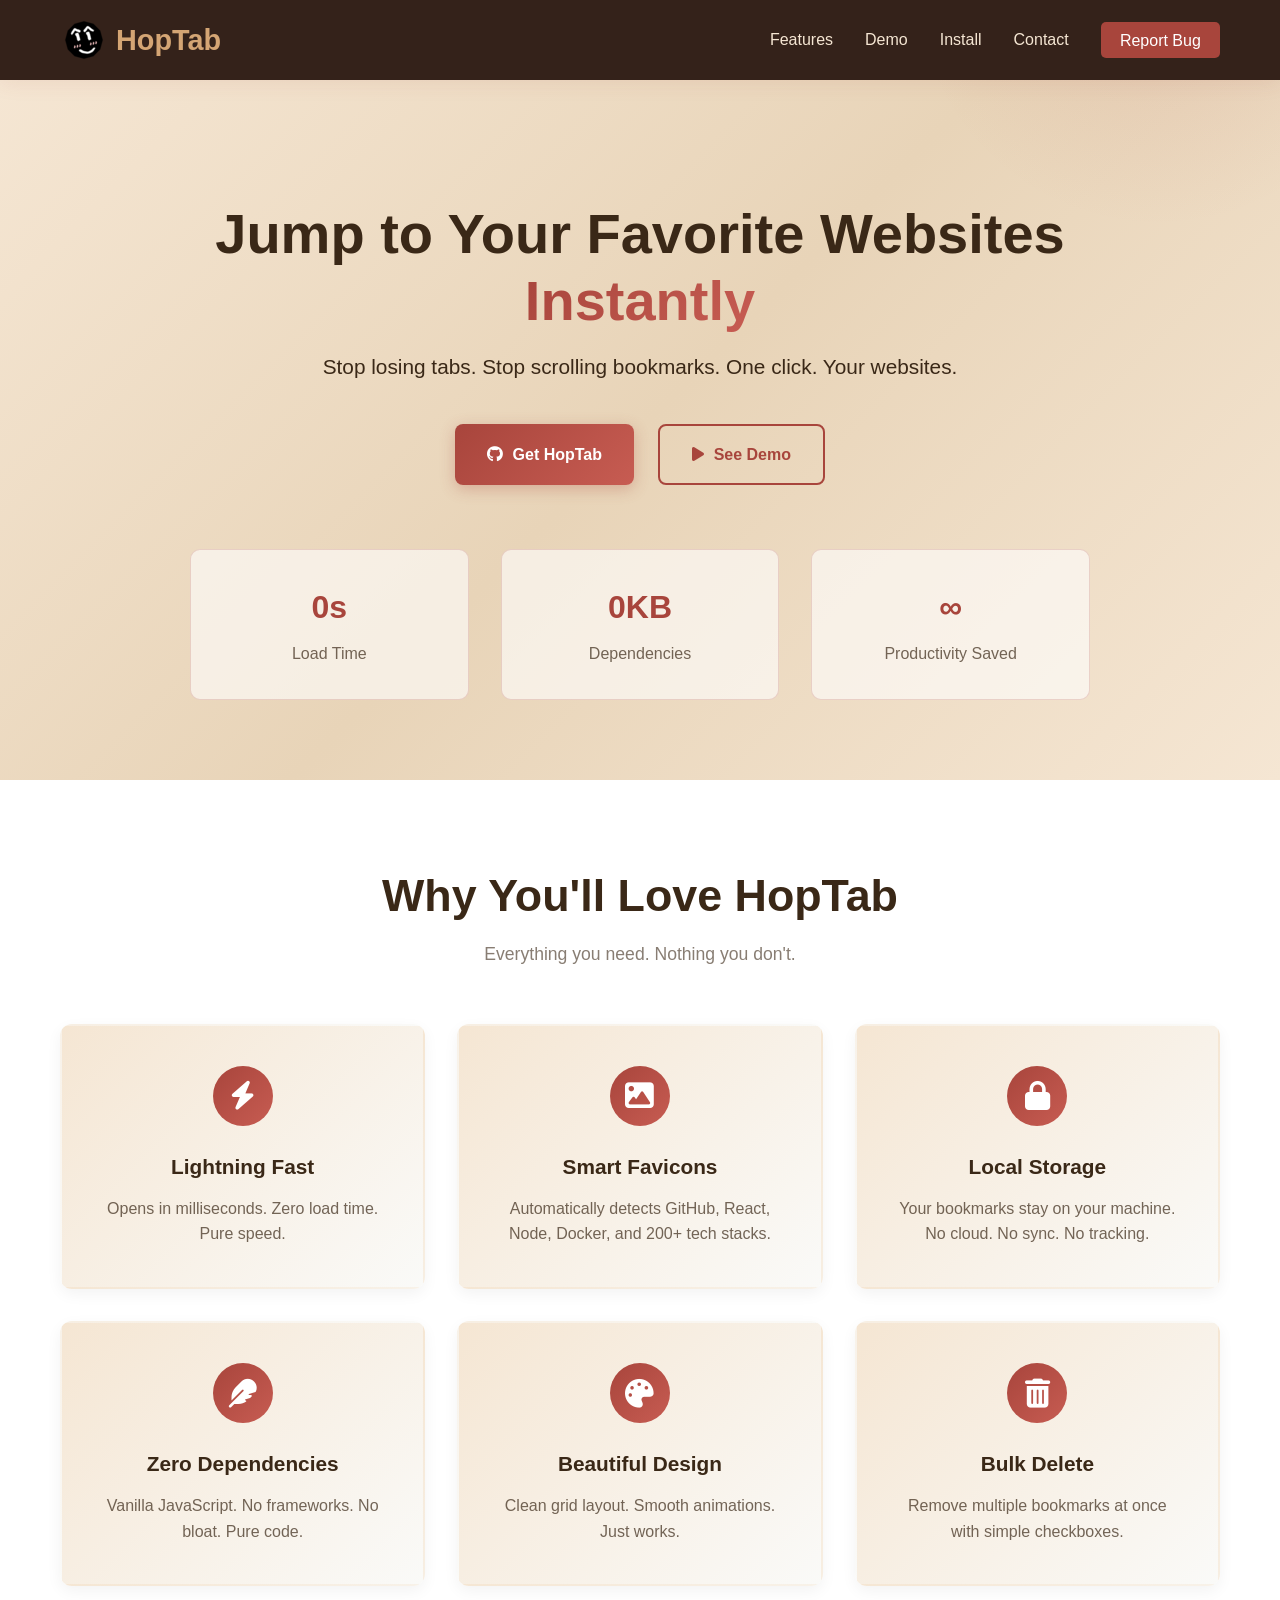
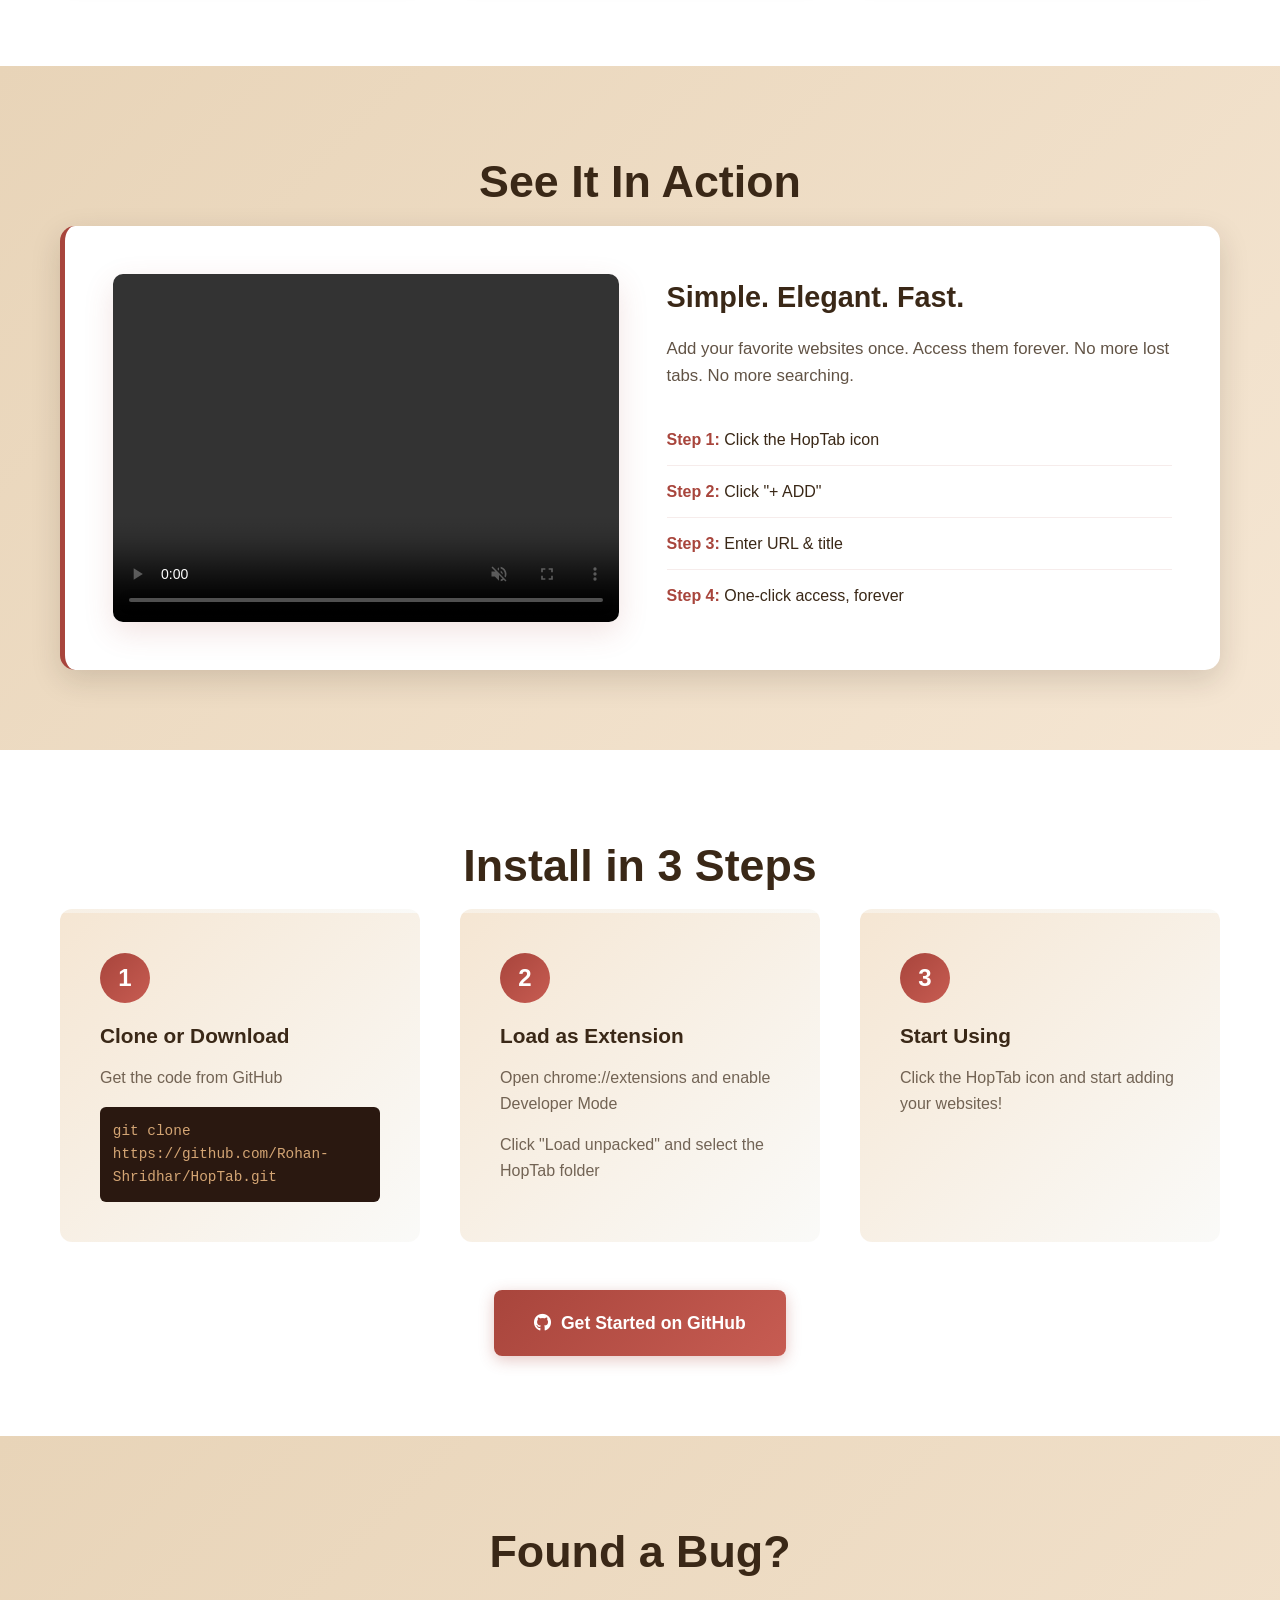
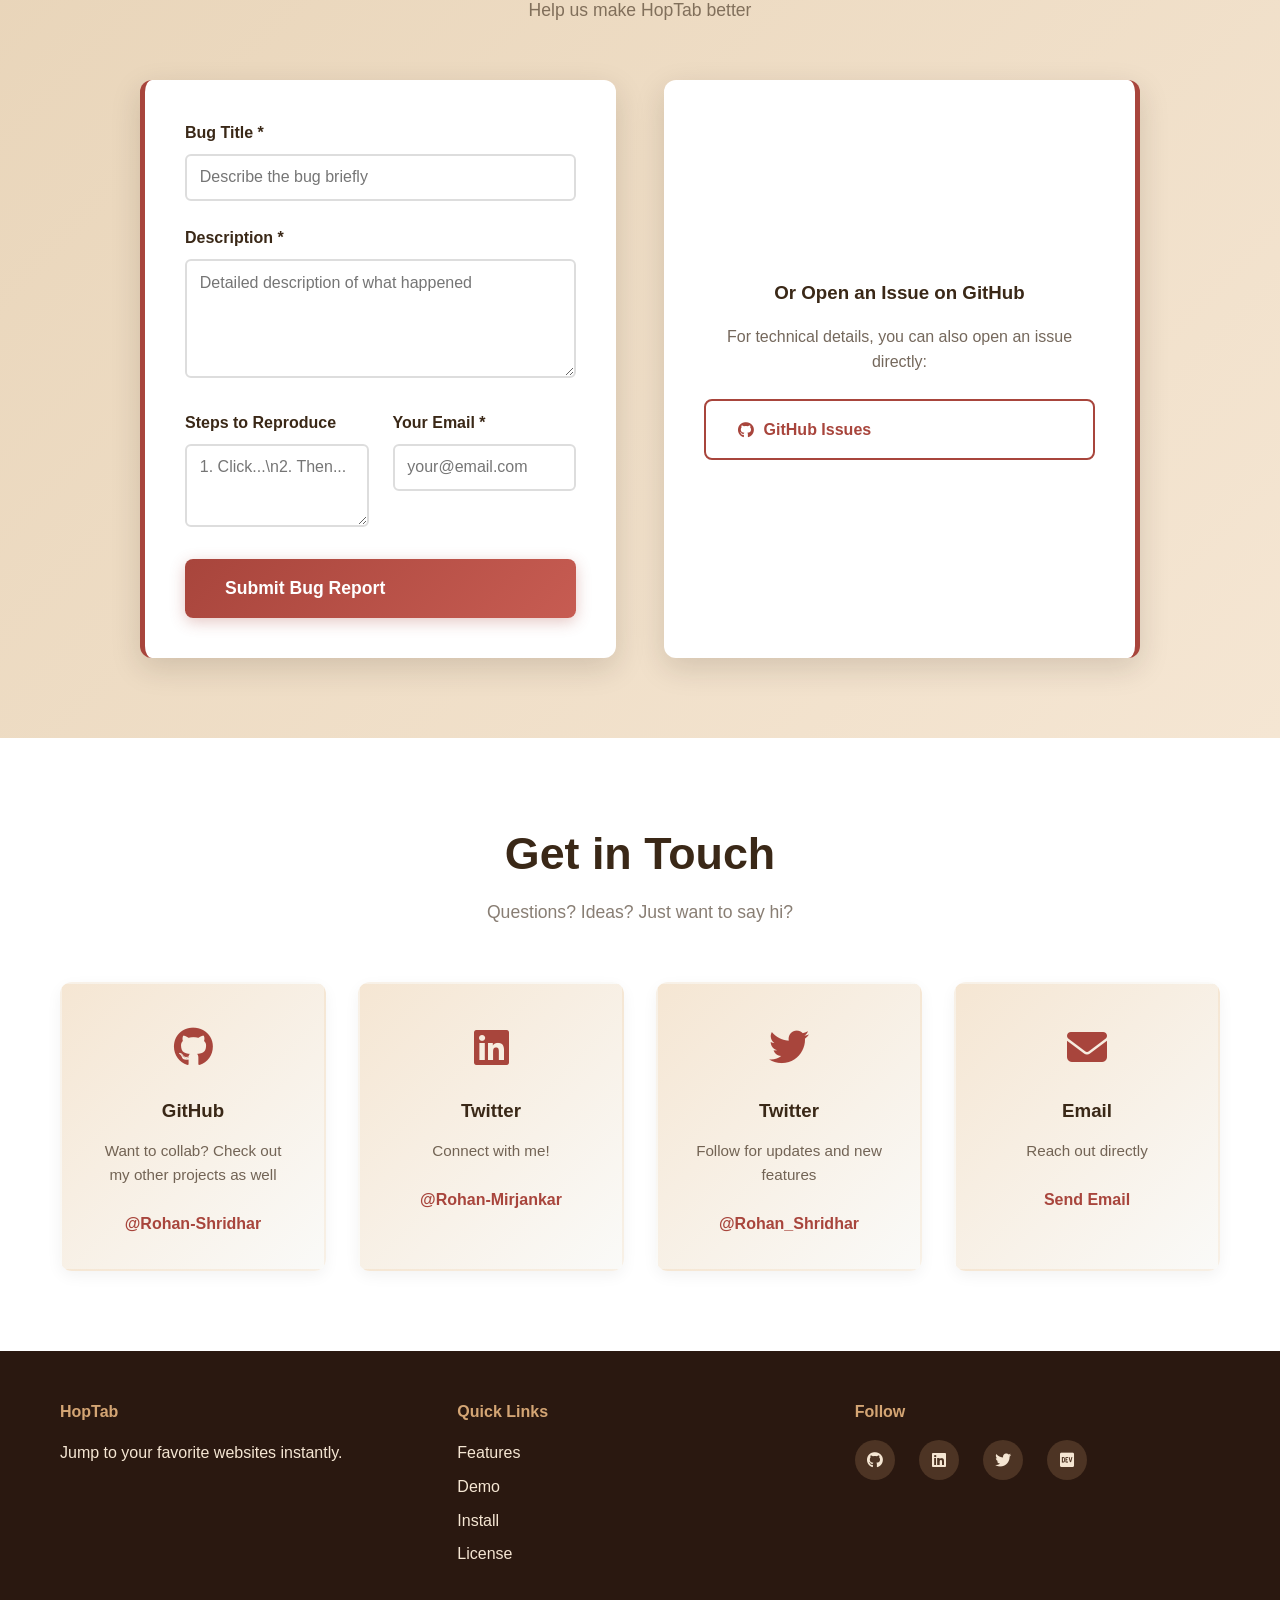
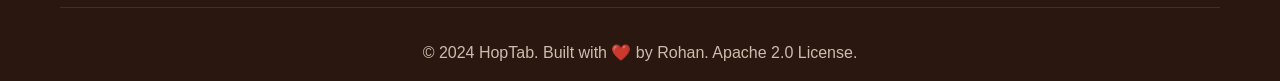
==== commit 12e36458: "add linkedin in contacts" ====
--- a/index.html
+++ b/index.html
@@ -230,9 +230,20 @@
                         <i class="fab fa-github"></i>
                     </div>
                     <h3>GitHub</h3>
-                    <p>Found a typo? Have a feature idea? Contribute!</p>
-                    <a href="https://github.com/Rohan-Shridhar/HopTab" target="_blank" class="contact-link">
-                        Visit Repository
+                    <p>Want to collab? Check out my other projects as well</p>
+                    <a href="https://github.com/Rohan-Shridhar/" target="_blank" class="contact-link">
+                        @Rohan-Shridhar
+                    </a>
+                </div>
+
+                <div class="contact-card">
+                    <div class="contact-icon">
+                        <i class="fab fa-linkedin"></i>
+                    </div>
+                    <h3>Twitter</h3>
+                    <p>Connect with me!</p>
+                    <a href="https://www.linkedin.com/in/rohan-mirjankar/" target="_blank" class="contact-link">
+                        @Rohan-Mirjankar
                     </a>
                 </div>
 
@@ -243,10 +254,10 @@
                     <h3>Twitter</h3>
                     <p>Follow for updates and new features</p>
                     <a href="https://twitter.com/Rohan_Shridhar" target="_blank" class="contact-link">
-                        @Rohan
-                    </a>
-                </div>
-
+                        @Rohan_Shridhar
+                    </a>
+                </div>
+<!--
                 <div class="contact-card">
                     <div class="contact-icon">
                         <i class="fab fa-dev"></i>
@@ -257,7 +268,7 @@
                         Read Articles
                     </a>
                 </div>
-
+-->
                 <div class="contact-card">
                     <div class="contact-icon">
                         <i class="fas fa-envelope"></i>
@@ -297,6 +308,9 @@
                         <a href="https://github.com/Rohan-Shridhar/HopTab" target="_blank">
                             <i class="fab fa-github"></i>
                         </a>
+                        <a href="https://www.linkedin.com/in/rohan-mirjankar" target="_blank">
+                            <i class="fab fa-linkedin"></i>
+                        </a>
                         <a href="https://twitter.com" target="_blank">
                             <i class="fab fa-twitter"></i>
                         </a>
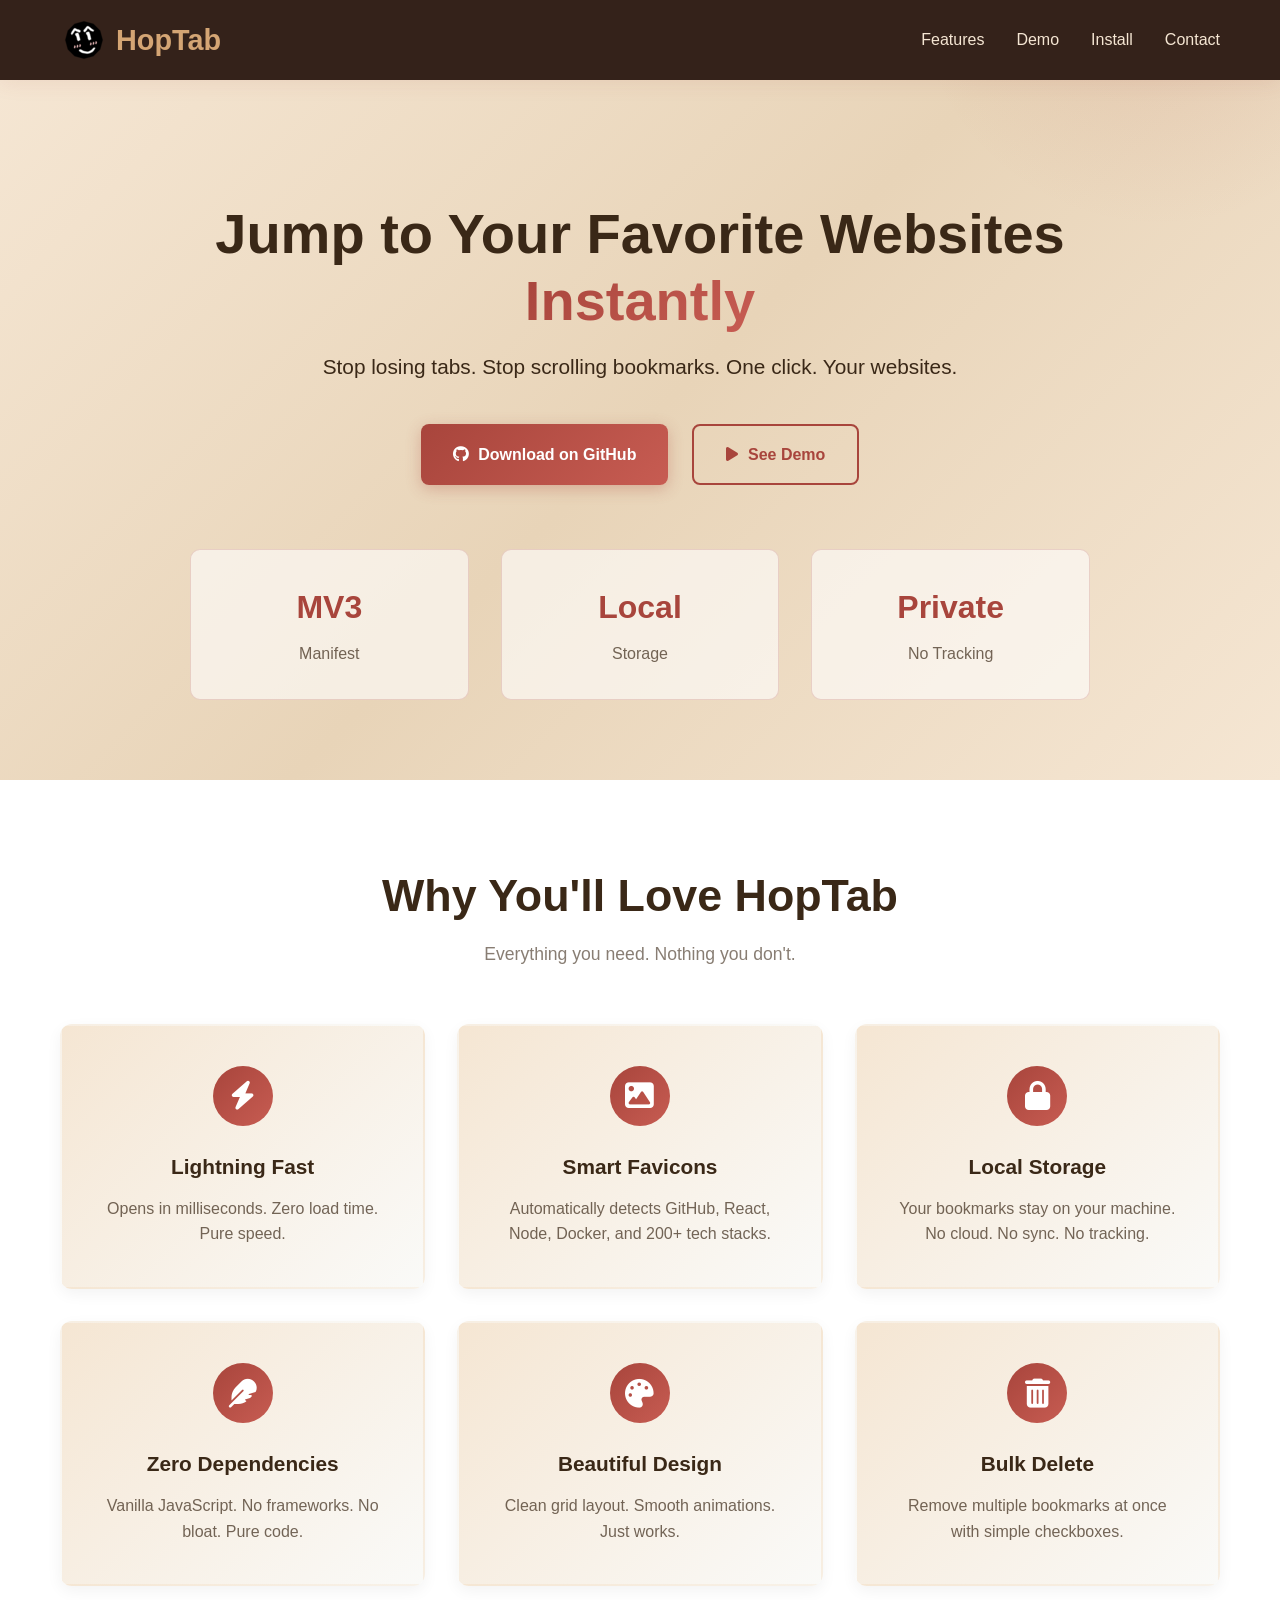
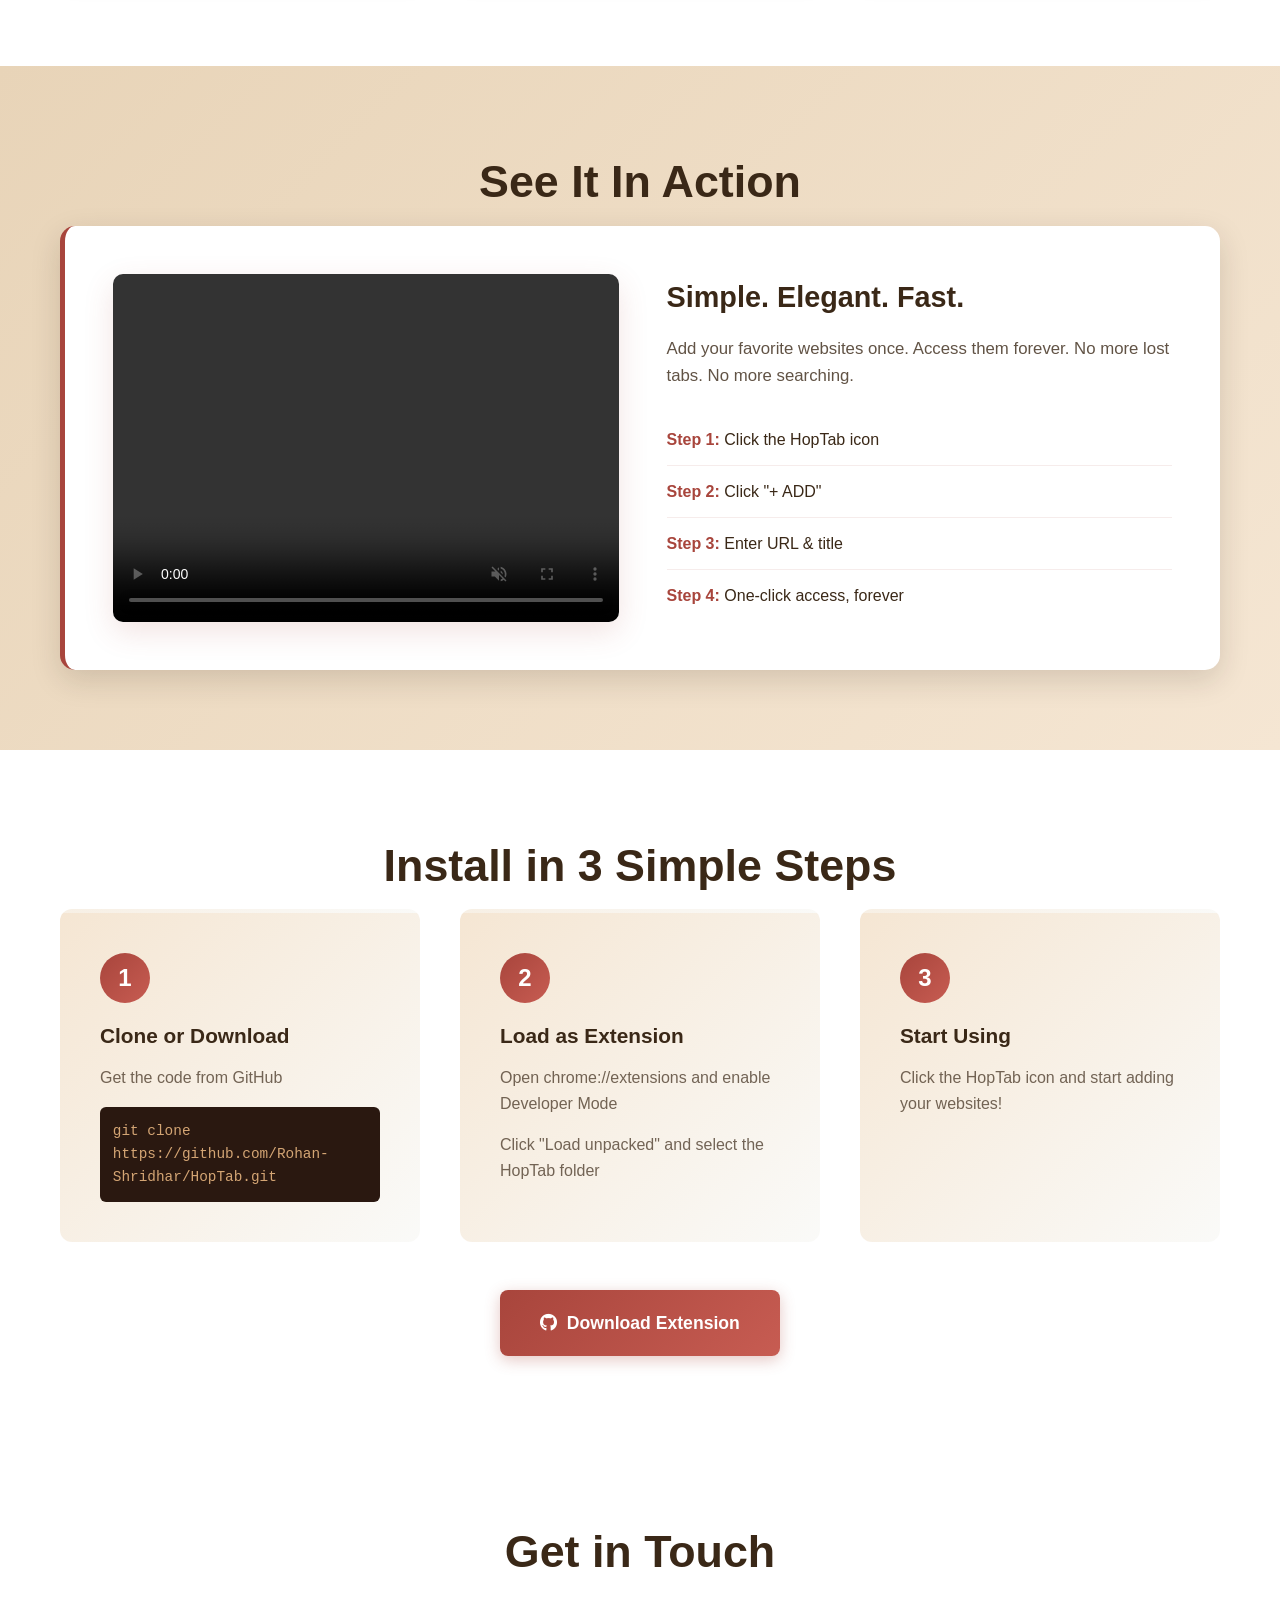
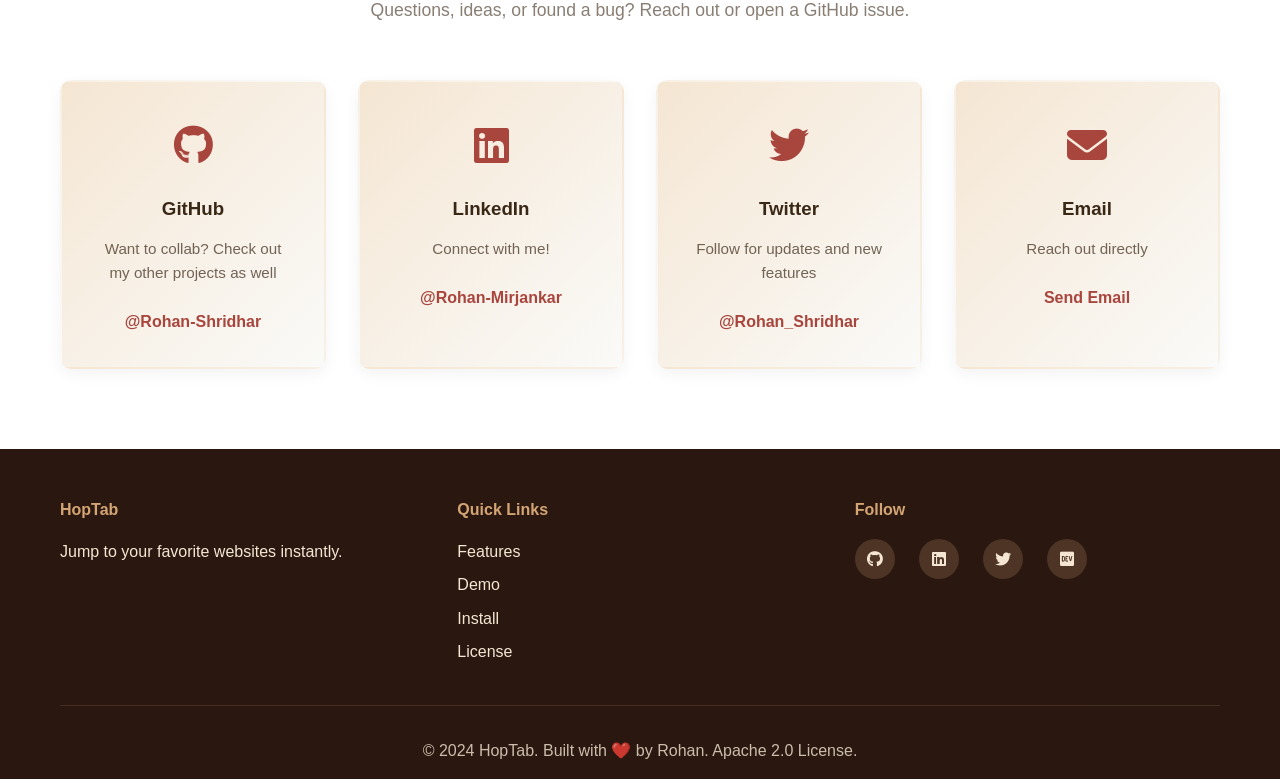
==== commit 411a301d: "new landing page" ====
--- a/index.html
+++ b/index.html
@@ -19,7 +19,6 @@
                 <li><a href="#demo">Demo</a></li>
                 <li><a href="#install">Install</a></li>
                 <li><a href="#contact">Contact</a></li>
-                <li><a href="#bug-report" class="btn-report">Report Bug</a></li>
             </ul>
             <div class="hamburger">
                 <span></span>
@@ -37,7 +36,7 @@
             
             <div class="hero-buttons">
                 <a href="https://github.com/Rohan-Shridhar/HopTab" target="_blank" class="btn btn-primary">
-                    <i class="fab fa-github"></i> Get HopTab
+                    <i class="fab fa-github"></i> Download on GitHub
                 </a>
                 <a href="#demo" class="btn btn-secondary">
                     <i class="fas fa-play"></i> See Demo
@@ -46,16 +45,16 @@
 
             <div class="hero-stats">
                 <div class="stat">
-                    <h3>0s</h3>
-                    <p>Load Time</p>
+                    <h3>MV3</h3>
+                    <p>Manifest</p>
                 </div>
                 <div class="stat">
-                    <h3>0KB</h3>
-                    <p>Dependencies</p>
+                    <h3>Local</h3>
+                    <p>Storage</p>
                 </div>
                 <div class="stat">
-                    <h3>∞</h3>
-                    <p>Productivity Saved</p>
+                    <h3>Private</h3>
+                    <p>No Tracking</p>
                 </div>
             </div>
         </div>
@@ -142,7 +141,7 @@
     <!-- Installation Section -->
     <section id="install" class="install">
         <div class="container">
-            <h2 class="section-title">Install in 3 Steps</h2>
+            <h2 class="section-title">Install in 3 Simple Steps</h2>
             
             <div class="install-steps">
                 <div class="step">
@@ -168,52 +167,8 @@
 
             <div class="install-cta">
                 <a href="https://github.com/Rohan-Shridhar/HopTab" target="_blank" class="btn btn-primary btn-large">
-                    <i class="fab fa-github"></i> Get Started on GitHub
+                    <i class="fab fa-github"></i> Download Extension
                 </a>
-            </div>
-        </div>
-    </section>
-
-    <!-- Bug Report Section -->
-    <section id="bug-report" class="bug-report">
-        <div class="container">
-            <h2 class="section-title">Found a Bug?</h2>
-            <p class="section-subtitle">Help us make HopTab better</p>
-            
-            <div class="bug-form-container">
-                <form id="bugForm" class="bug-form">
-                    <div class="form-group">
-                        <label for="bug-title">Bug Title *</label>
-                        <input type="text" id="bug-title" name="title" placeholder="Describe the bug briefly" required>
-                    </div>
-
-                    <div class="form-group">
-                        <label for="bug-desc">Description *</label>
-                        <textarea id="bug-desc" name="description" placeholder="Detailed description of what happened" rows="5" required></textarea>
-                    </div>
-
-                    <div class="form-row">
-                        <div class="form-group">
-                            <label for="bug-steps">Steps to Reproduce</label>
-                            <textarea id="bug-steps" name="steps" placeholder="1. Click...\n2. Then..." rows="3"></textarea>
-                        </div>
-
-                        <div class="form-group">
-                            <label for="bug-email">Your Email *</label>
-                            <input type="email" id="bug-email" name="email" placeholder="your@email.com" required>
-                        </div>
-                    </div>
-
-                    <button type="submit" class="btn btn-primary btn-large">Submit Bug Report</button>
-                </form>
-
-                <div class="bug-info">
-                    <h3>Or Open an Issue on GitHub</h3>
-                    <p>For technical details, you can also open an issue directly:</p>
-                    <a href="https://github.com/Rohan-Shridhar/HopTab/issues" target="_blank" class="btn btn-secondary">
-                        <i class="fab fa-github"></i> GitHub Issues
-                    </a>
-                </div>
             </div>
         </div>
     </section>
@@ -222,7 +177,7 @@
     <section id="contact" class="contact">
         <div class="container">
             <h2 class="section-title">Get in Touch</h2>
-            <p class="section-subtitle">Questions? Ideas? Just want to say hi?</p>
+            <p class="section-subtitle">Questions, ideas, or found a bug? Reach out or open a GitHub issue.</p>
 
             <div class="contact-grid">
                 <div class="contact-card">
@@ -240,7 +195,7 @@
                     <div class="contact-icon">
                         <i class="fab fa-linkedin"></i>
                     </div>
-                    <h3>Twitter</h3>
+                    <h3>LinkedIn</h3>
                     <p>Connect with me!</p>
                     <a href="https://www.linkedin.com/in/rohan-mirjankar/" target="_blank" class="contact-link">
                         @Rohan-Mirjankar
@@ -275,7 +230,7 @@
                     </div>
                     <h3>Email</h3>
                     <p>Reach out directly</p>
-                    <a href="mailto:rohan@example.com" class="contact-link">
+                    <a href="mailto:rohansm668@gmail.com" class="contact-link">
                         Send Email
                     </a>
                 </div>
@@ -311,7 +266,7 @@
                         <a href="https://www.linkedin.com/in/rohan-mirjankar" target="_blank">
                             <i class="fab fa-linkedin"></i>
                         </a>
-                        <a href="https://twitter.com" target="_blank">
+                        <a href="https://twitter.com/Rohan_Shridhar" target="_blank">
                             <i class="fab fa-twitter"></i>
                         </a>
                         <a href="https://dev.to/rohan_mirjankar" target="_blank">
--- a/style.css
+++ b/style.css
@@ -541,106 +541,6 @@
     text-align: center;
 }
 
-/* ============ BUG REPORT SECTION ============ */
-.bug-report {
-    padding: 80px 20px;
-    background: linear-gradient(135deg, #e8d4b8 0%, #f5e6d3 100%);
-}
-
-.bug-form-container {
-    display: grid;
-    grid-template-columns: 1fr 1fr;
-    gap: 3rem;
-    max-width: 1000px;
-    margin: 0 auto;
-}
-
-.bug-form {
-    background: white;
-    padding: 2.5rem;
-    border-radius: 12px;
-    box-shadow: var(--shadow);
-    transition: all 0.3s ease;
-    border-left: 5px solid var(--highlight-red);
-}
-
-.bug-form:hover {
-    box-shadow: var(--shadow-hover);
-}
-
-.form-group {
-    margin-bottom: 1.5rem;
-}
-
-.form-group label {
-    display: block;
-    margin-bottom: 0.5rem;
-    color: var(--text-dark);
-    font-weight: 600;
-    transition: color 0.3s ease;
-}
-
-.form-group input,
-.form-group textarea {
-    width: 100%;
-    padding: 0.8rem;
-    border: 2px solid #ddd;
-    border-radius: 6px;
-    font-family: inherit;
-    font-size: 1rem;
-    color: var(--text-dark);
-    transition: all 0.3s ease;
-}
-
-.form-group input:focus,
-.form-group textarea:focus {
-    outline: none;
-    border-color: var(--highlight-red);
-    box-shadow: 0 0 0 3px rgba(168, 69, 60, 0.1);
-}
-
-.form-group textarea {
-    resize: vertical;
-}
-
-.form-row {
-    display: grid;
-    grid-template-columns: 1fr 1fr;
-    gap: 1.5rem;
-}
-
-.bug-form button {
-    width: 100%;
-}
-
-.bug-info {
-    background: white;
-    padding: 2.5rem;
-    border-radius: 12px;
-    box-shadow: var(--shadow);
-    text-align: center;
-    transition: all 0.3s ease;
-    border-right: 5px solid var(--highlight-red);
-    display: flex;
-    flex-direction: column;
-    justify-content: center;
-}
-
-.bug-info:hover {
-    box-shadow: var(--shadow-hover);
-}
-
-.bug-info h3 {
-    color: var(--text-dark);
-    margin-bottom: 1rem;
-}
-
-.bug-info p {
-    color: var(--text-dark);
-    opacity: 0.7;
-    margin-bottom: 1.5rem;
-}
-
 /* ============ CONTACT SECTION ============ */
 .contact {
     padding: 80px 20px;
@@ -919,8 +819,7 @@
     .features,
     .demo,
     .install,
-    .bug-report,
-    .contact {
+        .contact {
         padding: 60px 20px;
     }
 }
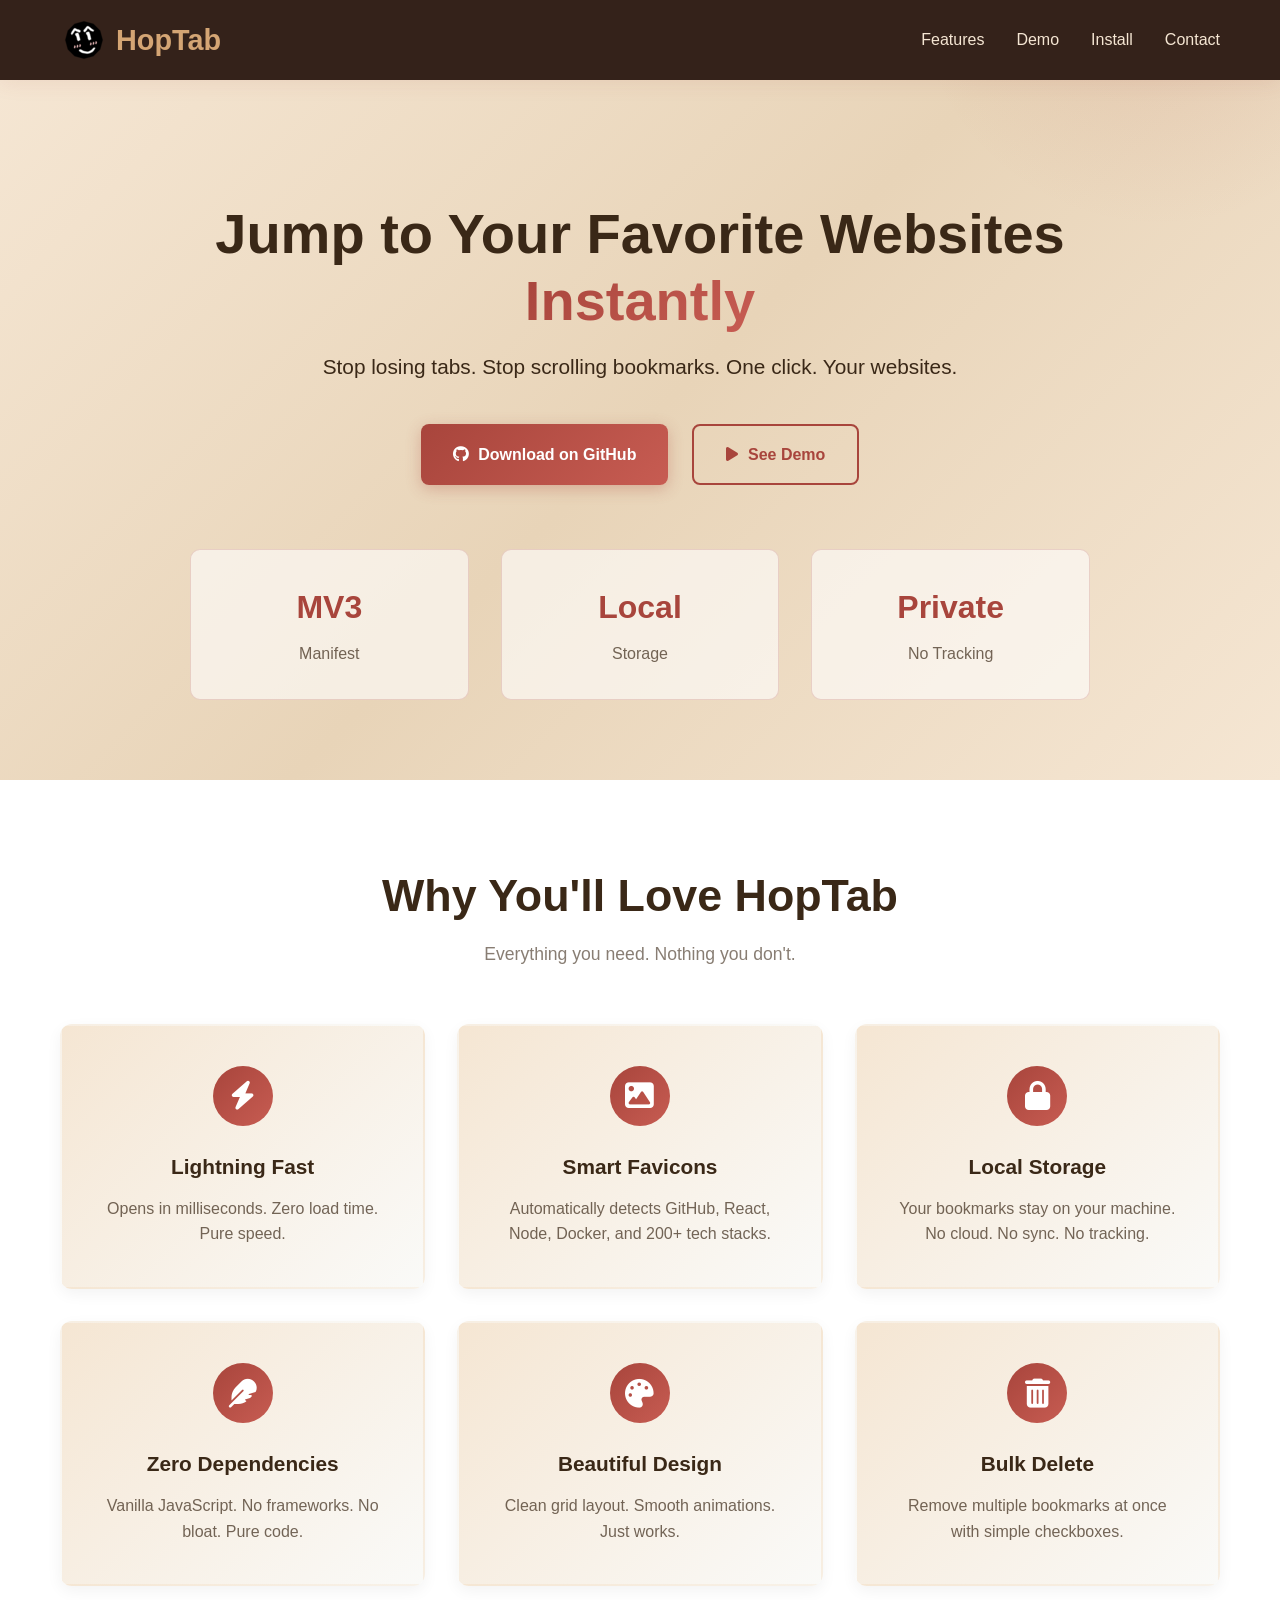
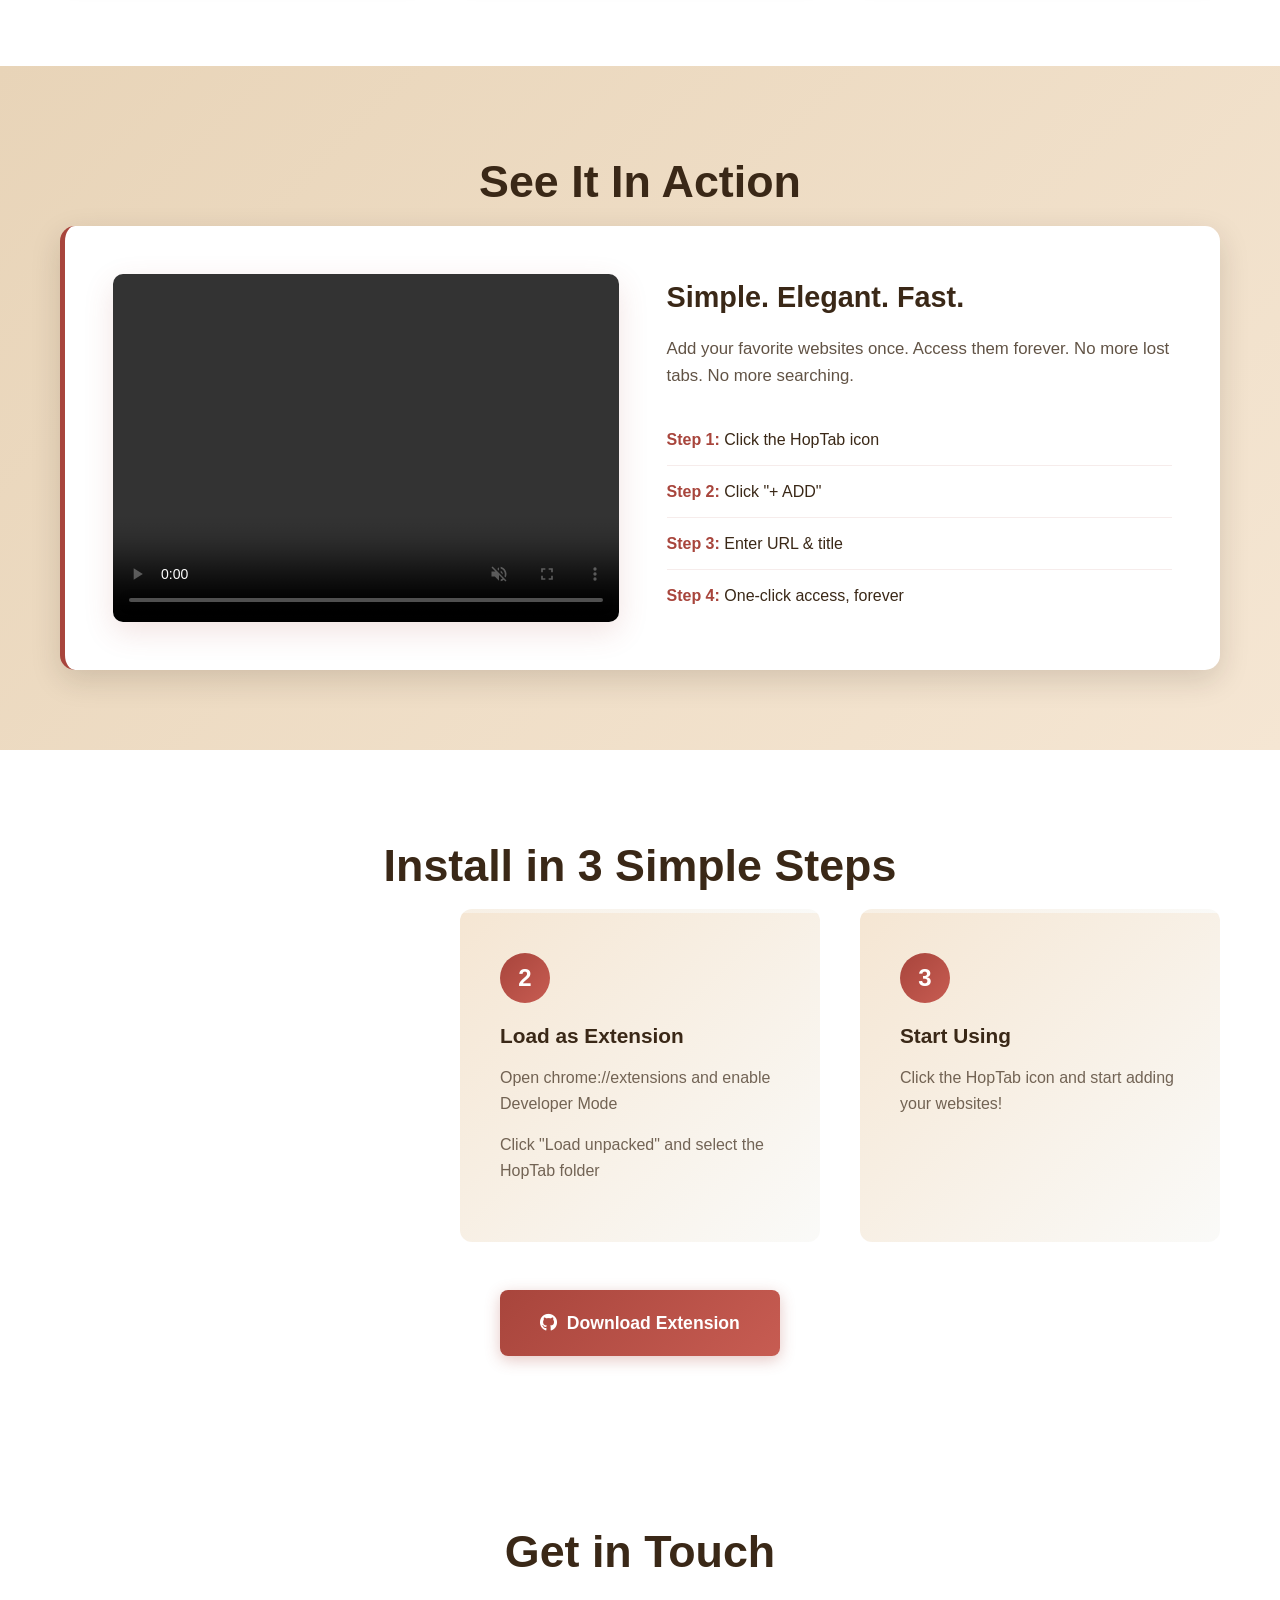
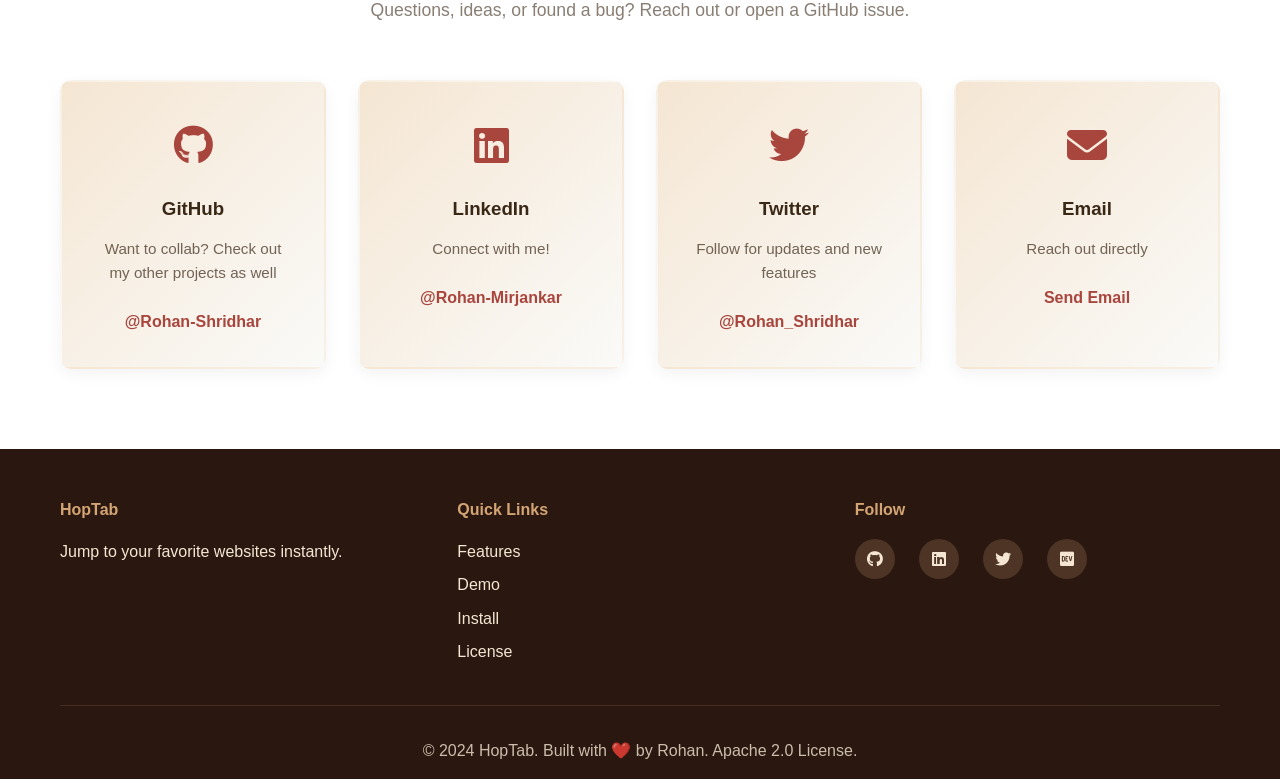
==== commit 914e5226: "Update index.html" ====
--- a/index.html
+++ b/index.html
@@ -123,7 +123,7 @@
         <div class="container">
             <h2 class="section-title">See It In Action</h2>
             <div class="demo-container">
-                <video src="demo.mp4" alt="HopTab Demo" class="demo-image" controls loop muted autoplay></video>
+                <video src="./assets/demo.mp4" alt="HopTab Demo" class="demo-image" controls loop muted autoplay></video>
                 <div class="demo-info">
                     <h3>Simple. Elegant. Fast.</h3>
                     <p>Add your favorite websites once. Access them forever. No more lost tabs. No more searching.</p>
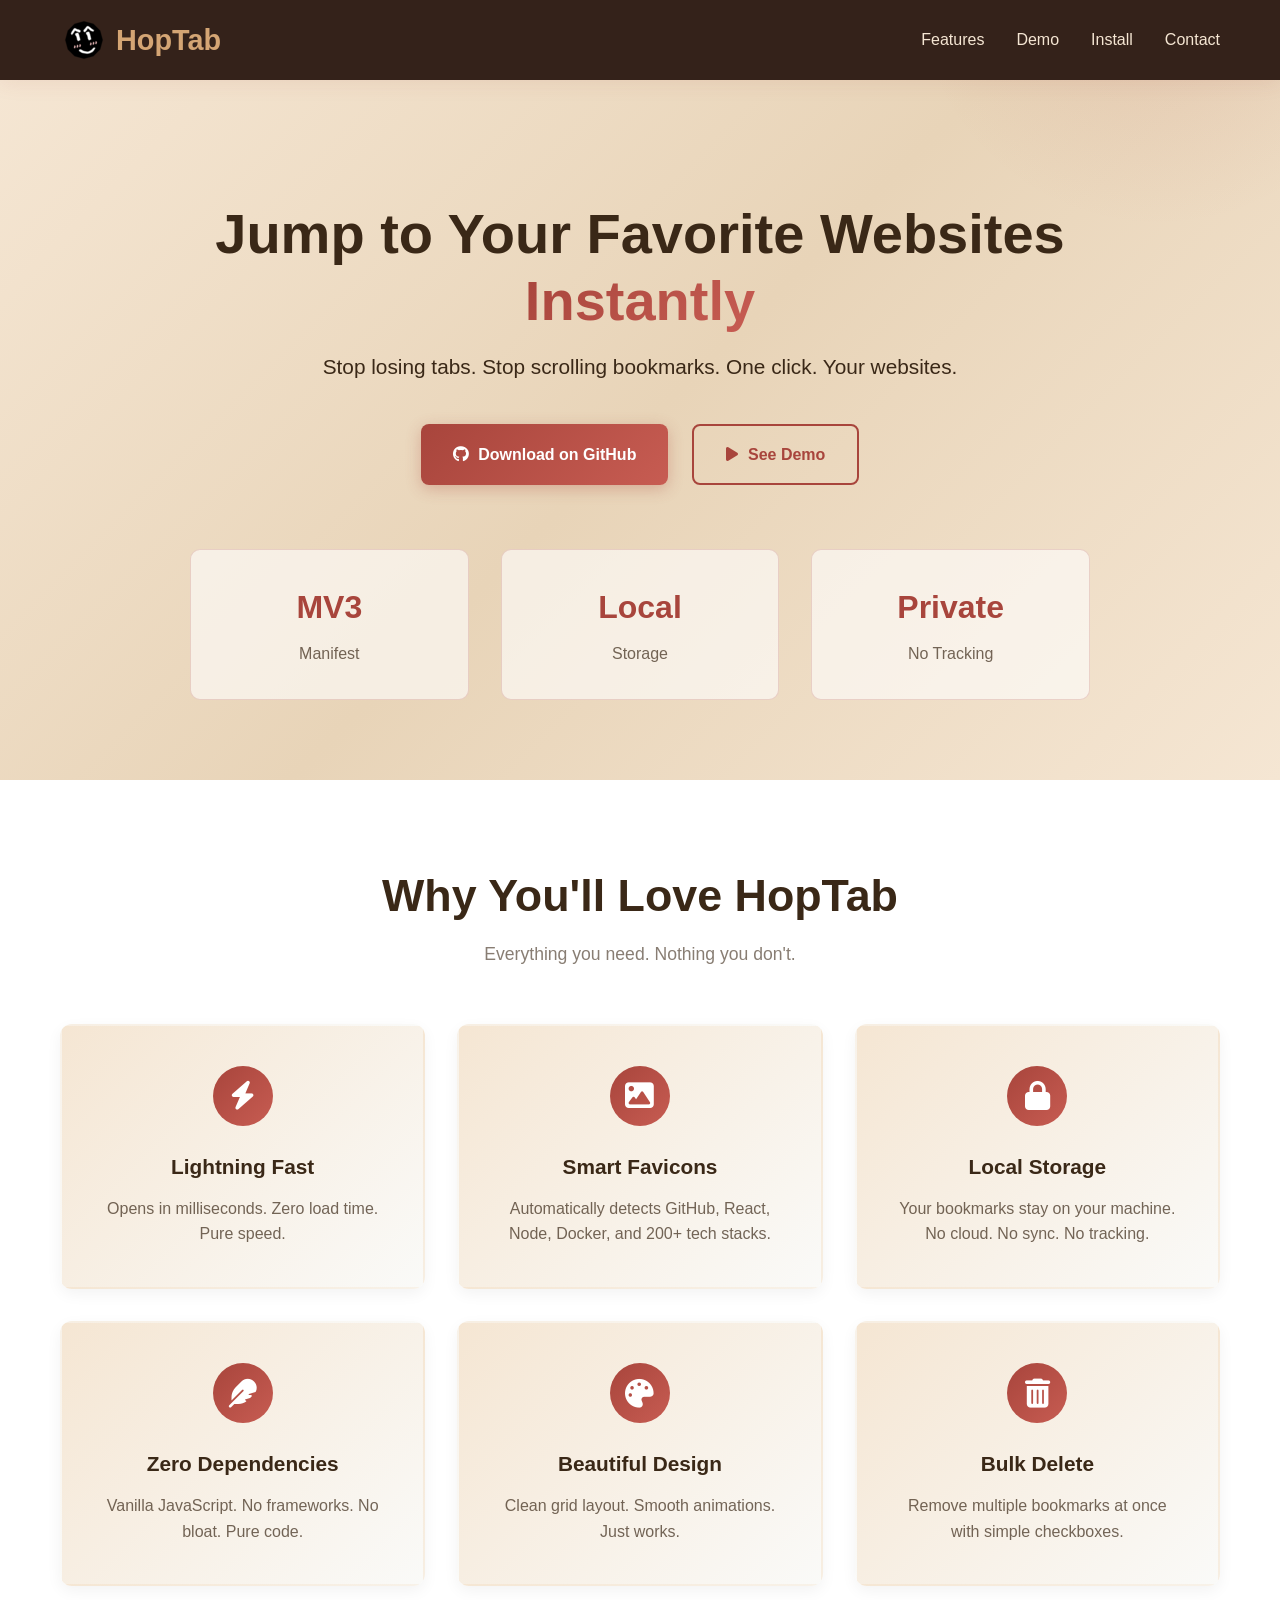
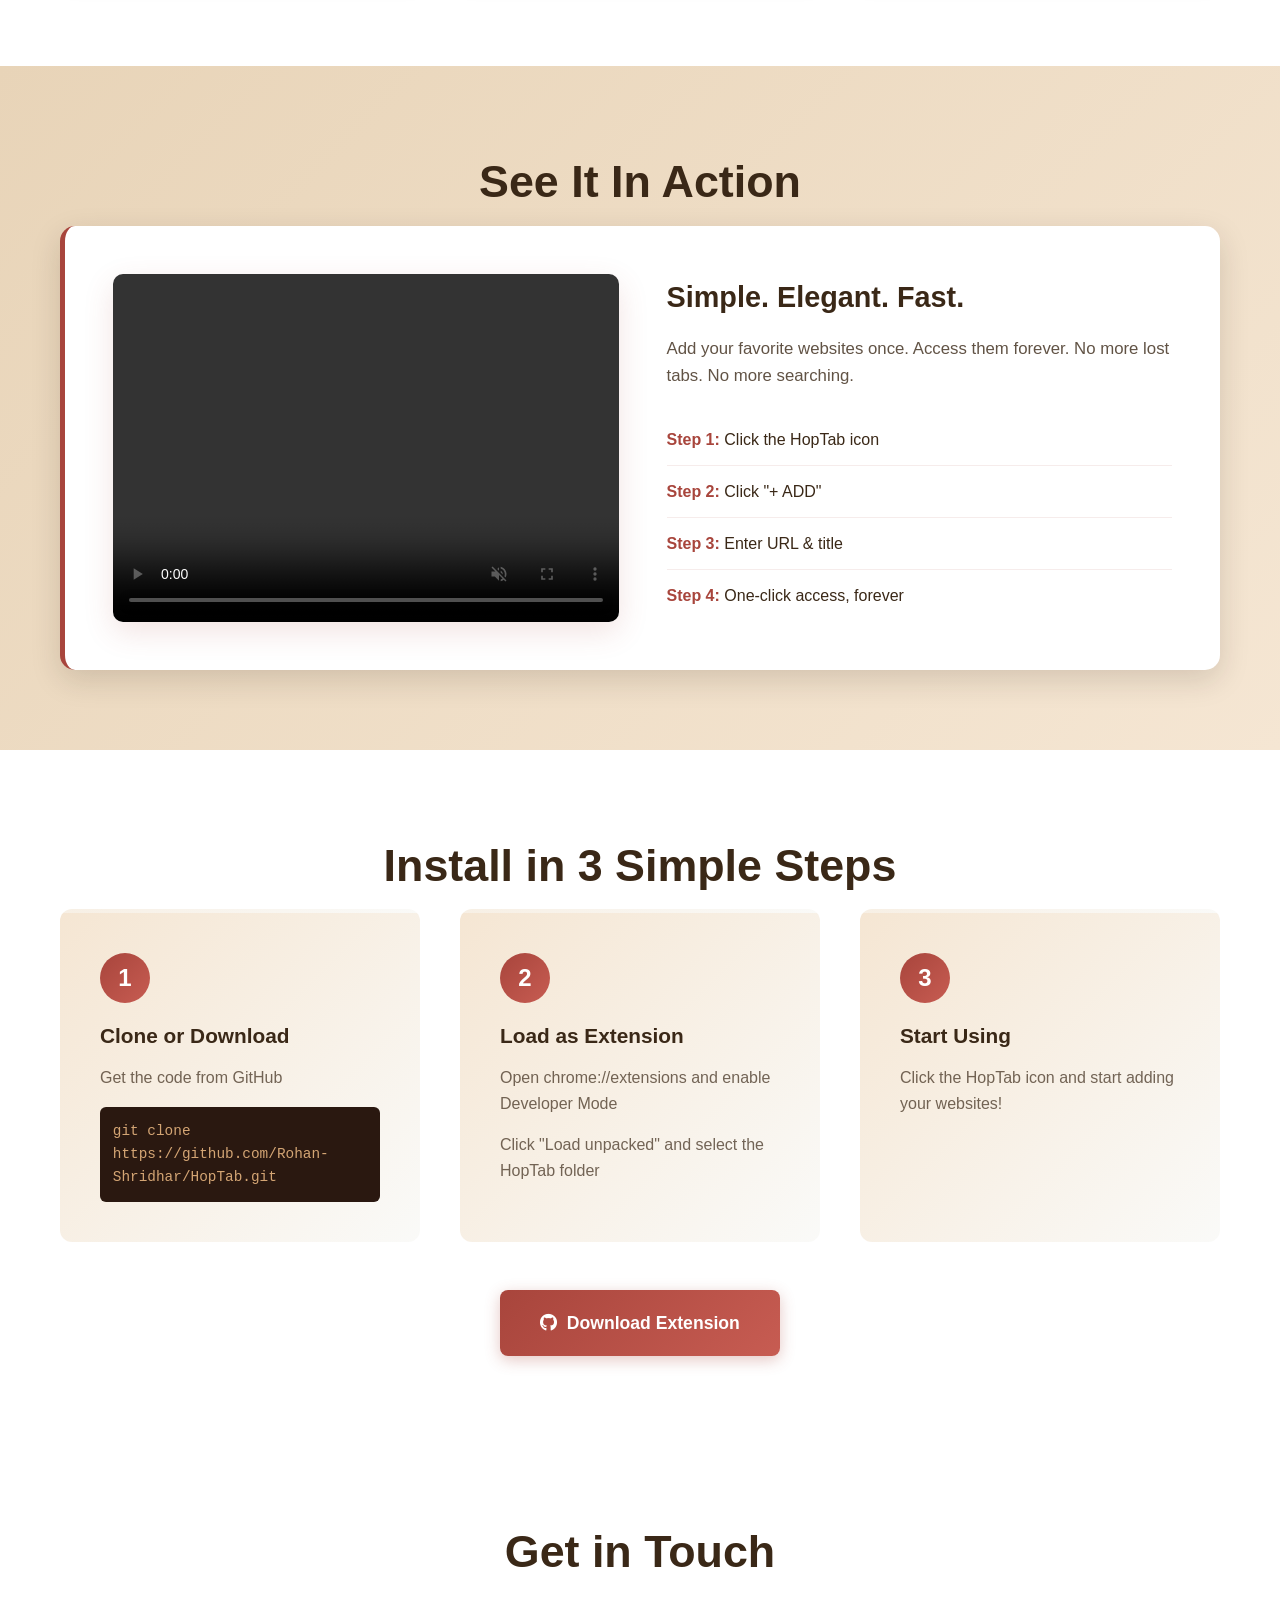
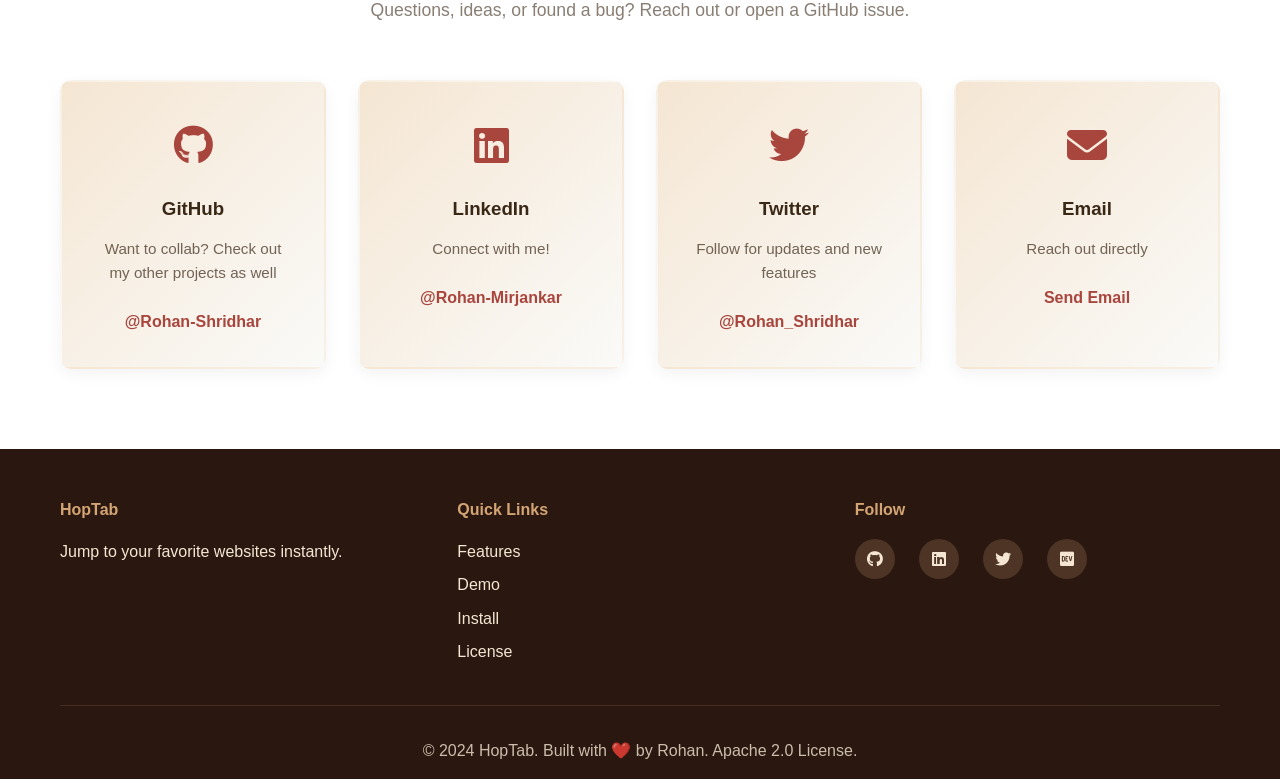
==== commit eab22e0e: "Update index.html" ====
--- a/index.html
+++ b/index.html
@@ -123,7 +123,7 @@
         <div class="container">
             <h2 class="section-title">See It In Action</h2>
             <div class="demo-container">
-                <video src="./assets/demo.mp4" alt="HopTab Demo" class="demo-image" controls loop muted autoplay></video>
+                <video src="./assets/video.mp4" alt="HopTab Demo" class="demo-image" controls loop muted autoplay></video>
                 <div class="demo-info">
                     <h3>Simple. Elegant. Fast.</h3>
                     <p>Add your favorite websites once. Access them forever. No more lost tabs. No more searching.</p>
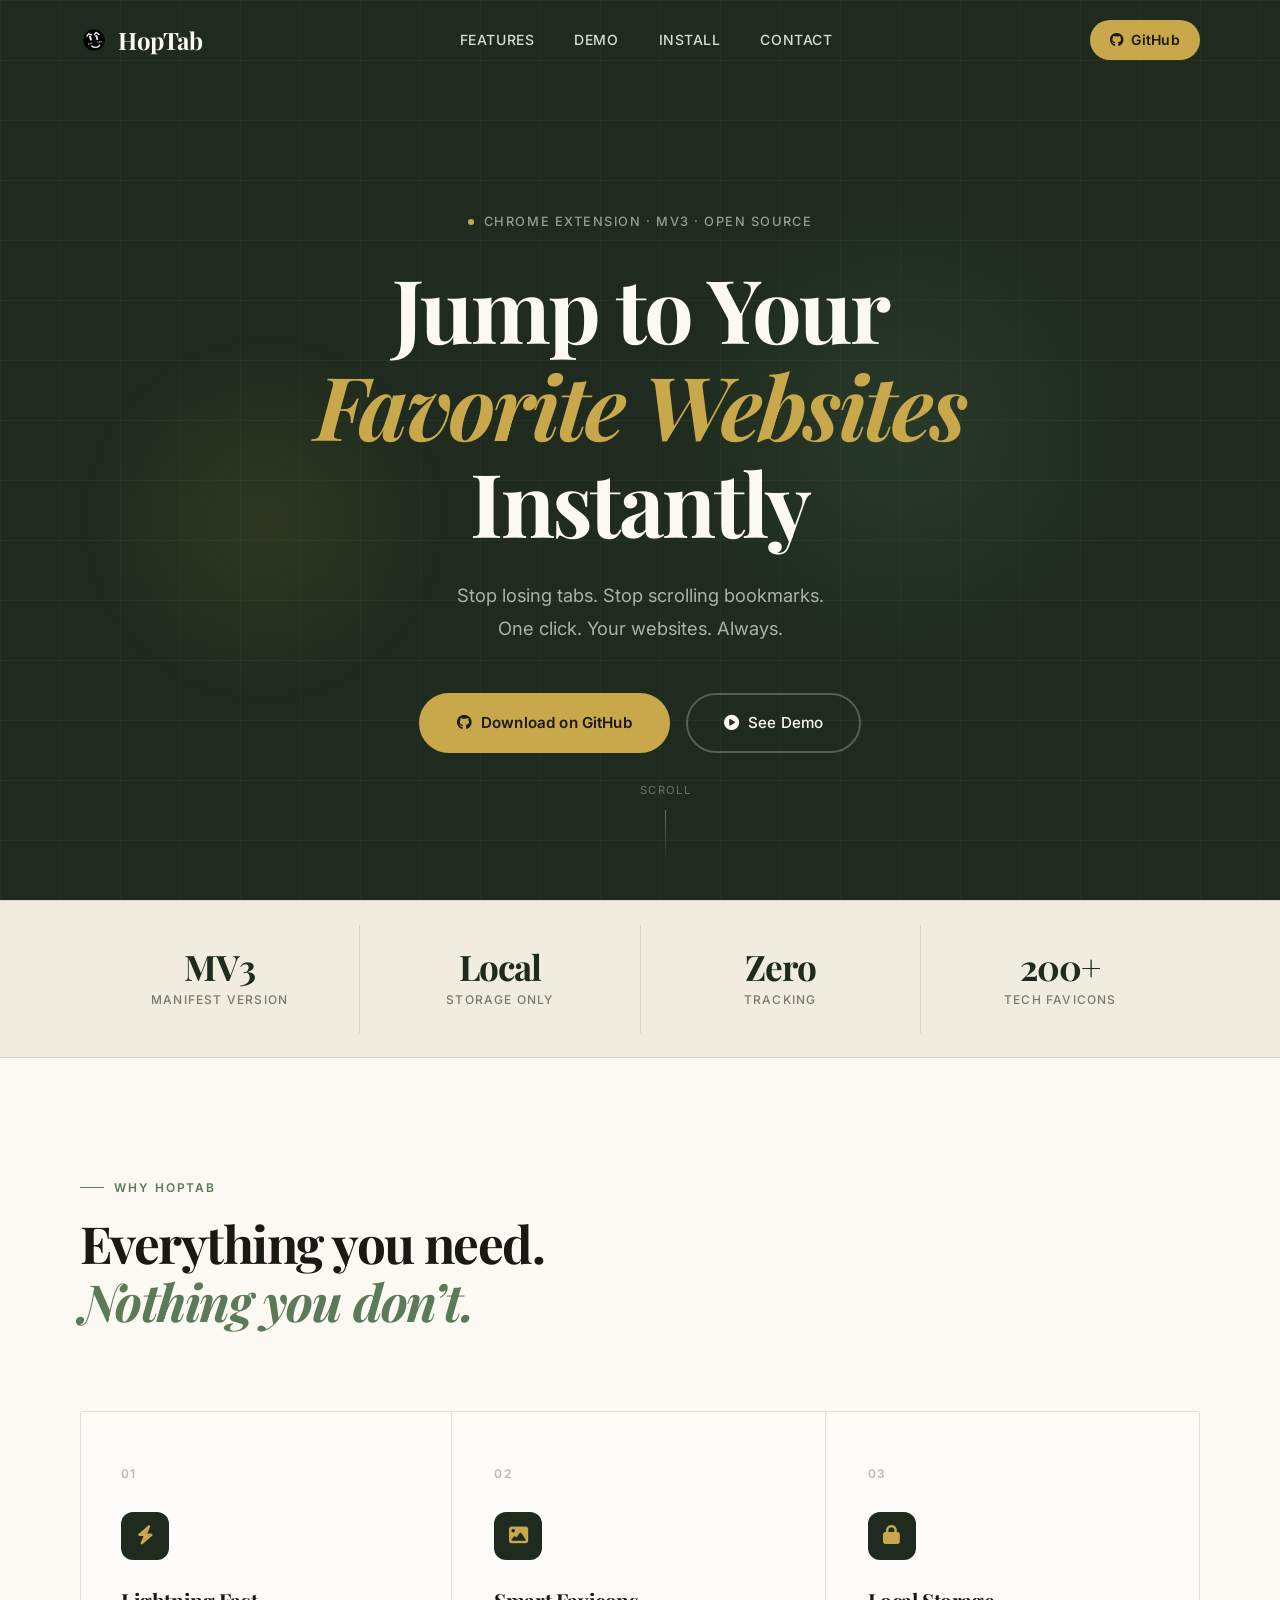
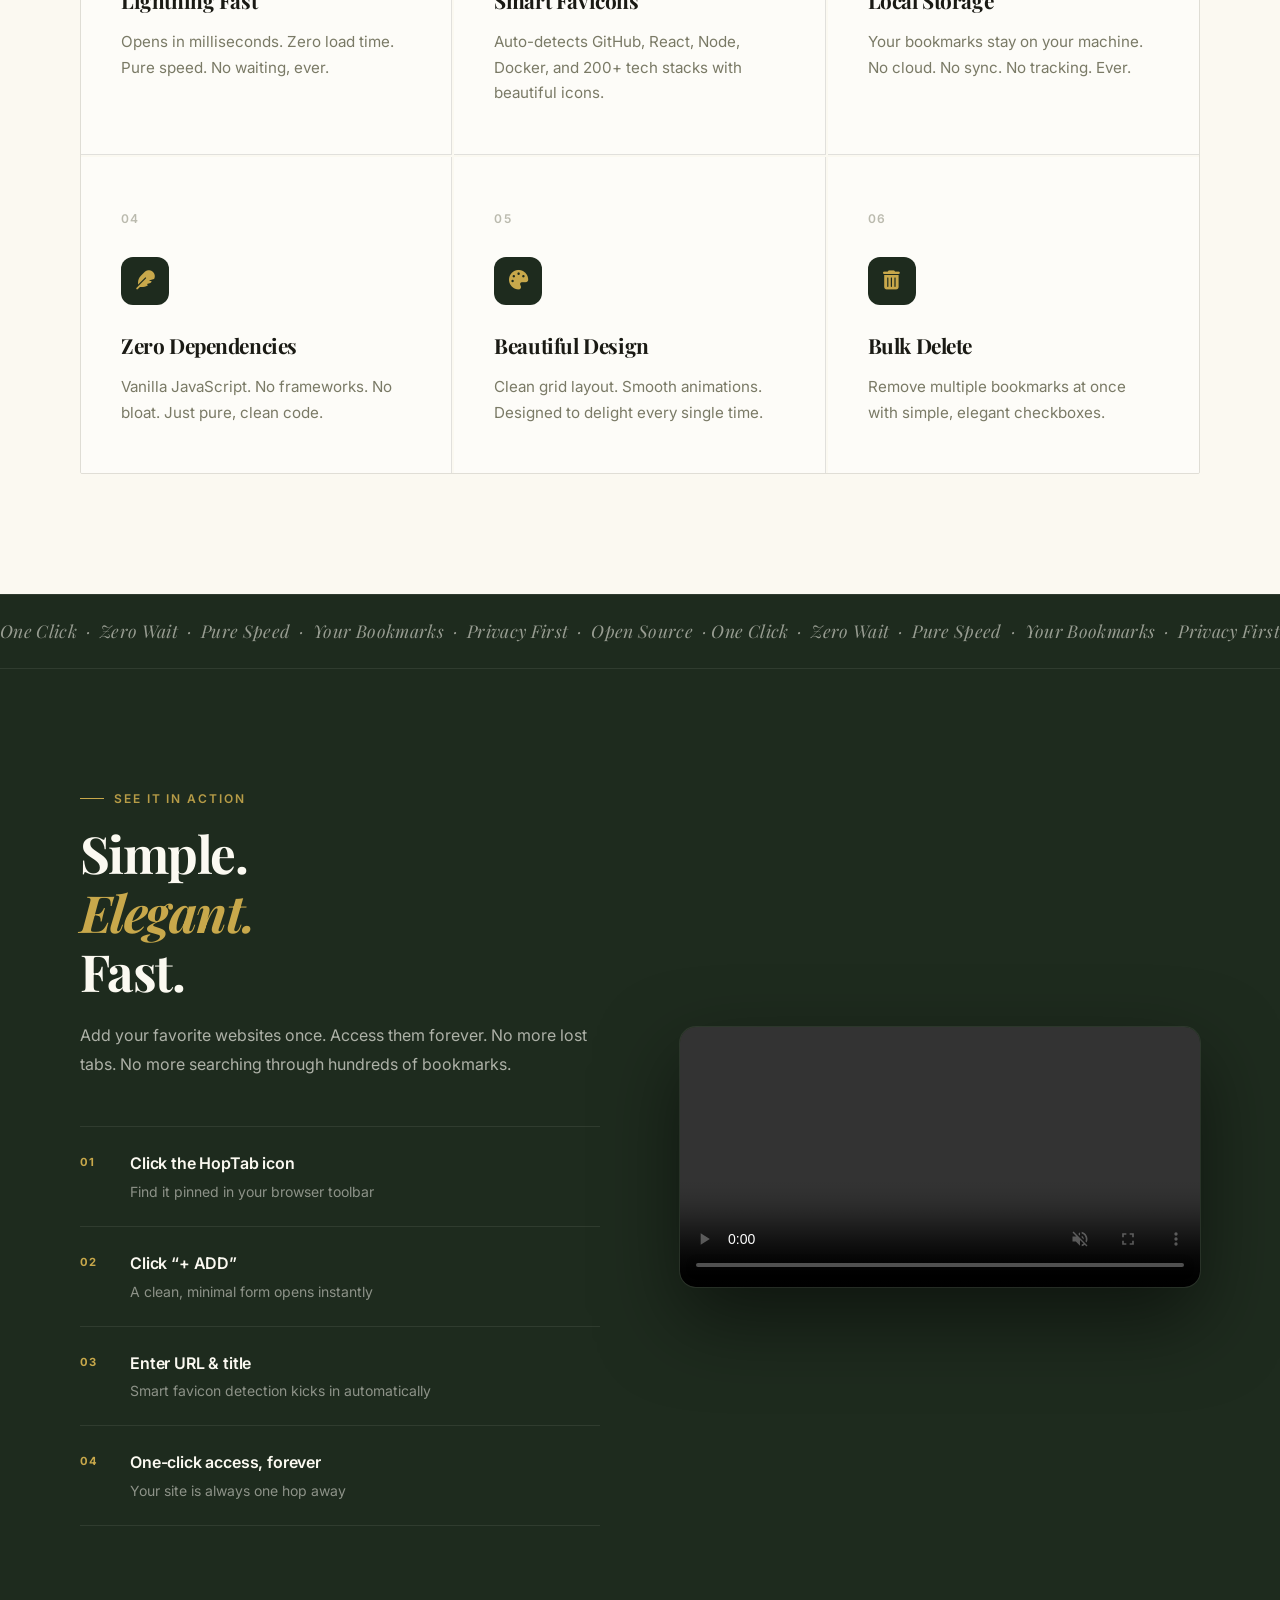
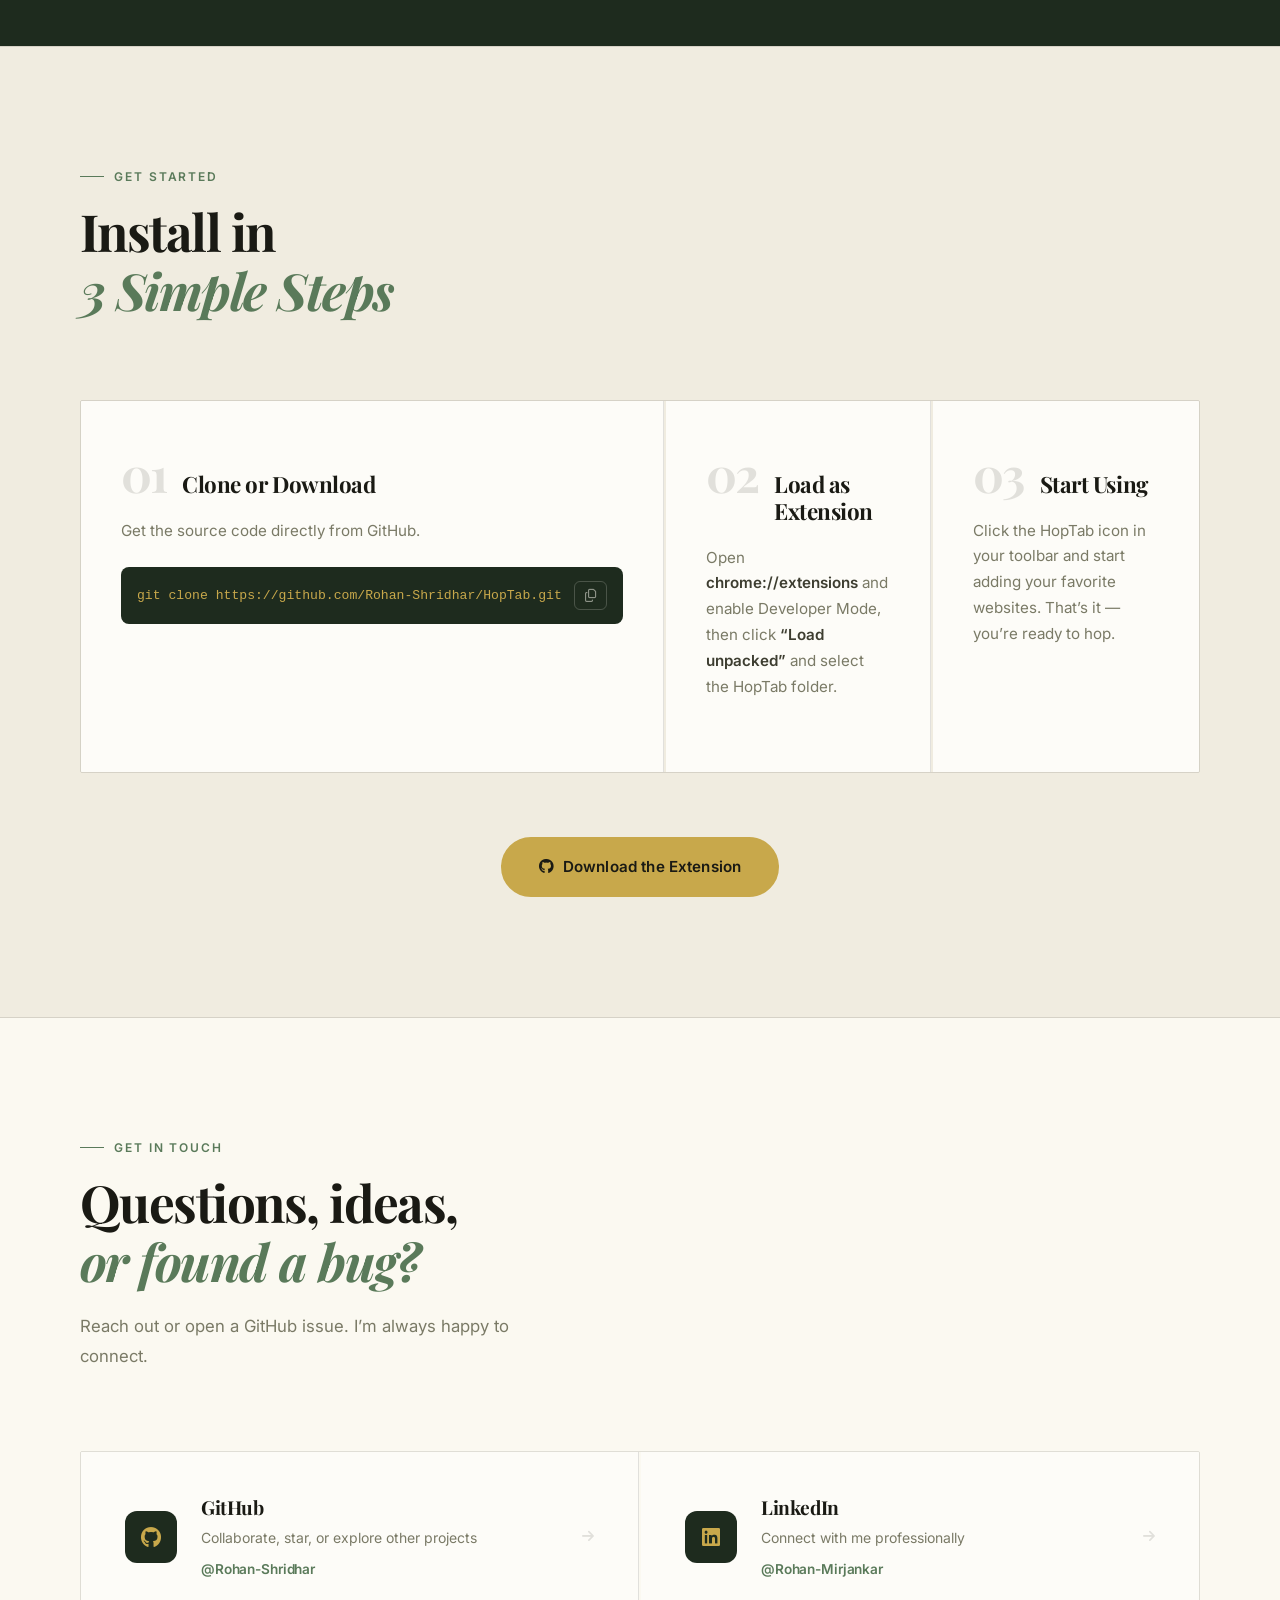
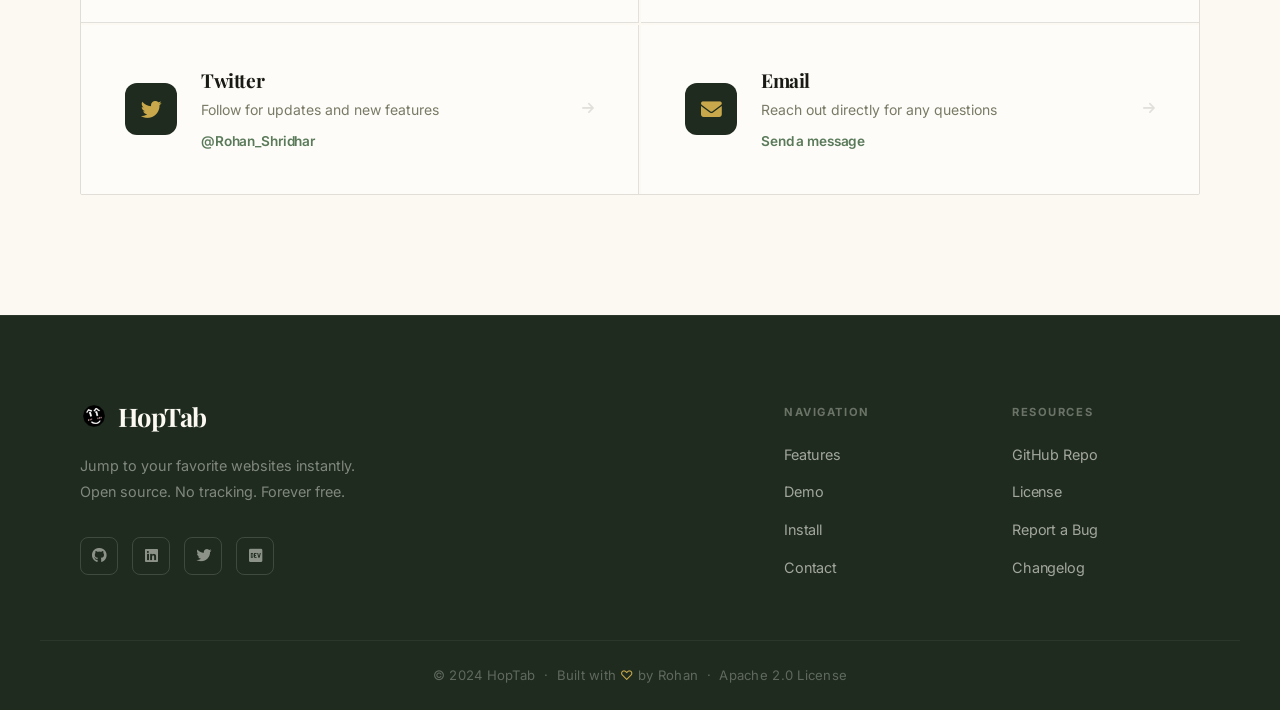
==== commit a7e844ea: "feat: redesign landing page with earthy editorial aesthetic and b-egg.farm inspired style" ====
--- a/index.html
+++ b/index.html
@@ -3,171 +3,253 @@
 <head>
     <meta charset="UTF-8">
     <meta name="viewport" content="width=device-width, initial-scale=1.0">
-    <title>HopTab - Jump to Your Favorite Websites Instantly</title>
+    <title>HopTab — Jump to Your Favorite Websites Instantly</title>
+    <meta name="description" content="HopTab is a blazing-fast Chrome extension that lets you jump to your favorite websites instantly. No tracking, no cloud, pure speed.">
     <link rel="stylesheet" href="style.css">
+    <link rel="preconnect" href="https://fonts.googleapis.com">
+    <link rel="preconnect" href="https://fonts.gstatic.com" crossorigin>
+    <link href="https://fonts.googleapis.com/css2?family=Playfair+Display:ital,wght@0,400;0,600;0,700;1,400;1,600&family=Inter:wght@300;400;500;600&display=swap" rel="stylesheet">
     <link rel="stylesheet" href="https://cdnjs.cloudflare.com/ajax/libs/font-awesome/6.7.2/css/all.min.css">
 </head>
 <body>
+
     <!-- Navigation -->
-    <nav class="navbar">
-        <div class="nav-container">
+    <nav class="navbar" id="navbar">
+        <div class="nav-inner">
             <div class="logo">
-                <img src="icons/icon48.png"/> HopTab
-            </div>
-            <ul class="nav-links">
+                <img src="icons/icon48.png" alt="HopTab icon" class="logo-icon"/>
+                <span>HopTab</span>
+            </div>
+            <ul class="nav-links" id="navLinks">
                 <li><a href="#features">Features</a></li>
                 <li><a href="#demo">Demo</a></li>
                 <li><a href="#install">Install</a></li>
                 <li><a href="#contact">Contact</a></li>
             </ul>
-            <div class="hamburger">
-                <span></span>
-                <span></span>
-                <span></span>
-            </div>
+            <a href="https://github.com/Rohan-Shridhar/HopTab" target="_blank" class="nav-cta">
+                <i class="fab fa-github"></i> GitHub
+            </a>
+            <button class="hamburger" id="hamburger" aria-label="Toggle menu">
+                <span></span><span></span><span></span>
+            </button>
         </div>
     </nav>
 
     <!-- Hero Section -->
-    <section class="hero">
-        <div class="hero-content">
-            <h1 class="hero-title">Jump to Your Favorite Websites<span class="highlight-text"> Instantly</span></h1>
-            <p class="hero-subtitle">Stop losing tabs. Stop scrolling bookmarks. One click. Your websites.</p>
-            
-            <div class="hero-buttons">
-                <a href="https://github.com/Rohan-Shridhar/HopTab" target="_blank" class="btn btn-primary">
+    <section class="hero" id="hero">
+        <div class="hero-bg-grid"></div>
+        <div class="hero-inner">
+            <div class="hero-eyebrow">
+                <span class="eyebrow-dot"></span>
+                Chrome Extension &middot; MV3 &middot; Open Source
+            </div>
+            <h1 class="hero-title">
+                Jump to Your<br>
+                <em>Favorite Websites</em><br>
+                Instantly
+            </h1>
+            <p class="hero-desc">
+                Stop losing tabs. Stop scrolling bookmarks.<br>
+                One click. Your websites. Always.
+            </p>
+            <div class="hero-actions">
+                <a href="https://github.com/Rohan-Shridhar/HopTab" target="_blank" class="btn-primary-hero">
                     <i class="fab fa-github"></i> Download on GitHub
                 </a>
-                <a href="#demo" class="btn btn-secondary">
-                    <i class="fas fa-play"></i> See Demo
-                </a>
-            </div>
-
-            <div class="hero-stats">
-                <div class="stat">
-                    <h3>MV3</h3>
-                    <p>Manifest</p>
-                </div>
-                <div class="stat">
-                    <h3>Local</h3>
-                    <p>Storage</p>
-                </div>
-                <div class="stat">
-                    <h3>Private</h3>
-                    <p>No Tracking</p>
-                </div>
+                <a href="#demo" class="btn-ghost-hero">
+                    <i class="fas fa-play-circle"></i> See Demo
+                </a>
+            </div>
+        </div>
+        <div class="hero-scroll-hint">
+            <span>Scroll</span>
+            <div class="scroll-line"></div>
+        </div>
+    </section>
+
+    <!-- Stats Band -->
+    <section class="stats-band">
+        <div class="stats-inner">
+            <div class="stat-item">
+                <span class="stat-num">MV3</span>
+                <span class="stat-label">Manifest Version</span>
+            </div>
+            <div class="stat-divider"></div>
+            <div class="stat-item">
+                <span class="stat-num">Local</span>
+                <span class="stat-label">Storage Only</span>
+            </div>
+            <div class="stat-divider"></div>
+            <div class="stat-item">
+                <span class="stat-num">Zero</span>
+                <span class="stat-label">Tracking</span>
+            </div>
+            <div class="stat-divider"></div>
+            <div class="stat-item">
+                <span class="stat-num">200+</span>
+                <span class="stat-label">Tech Favicons</span>
             </div>
         </div>
     </section>
 
     <!-- Features Section -->
     <section id="features" class="features">
-        <div class="container">
-            <h2 class="section-title">Why You'll Love HopTab</h2>
-            <p class="section-subtitle">Everything you need. Nothing you don't.</p>
-
+        <div class="section-container">
+            <div class="section-header">
+                <p class="section-tag">Why HopTab</p>
+                <h2 class="section-title">Everything you need.<br><em>Nothing you don&rsquo;t.</em></h2>
+            </div>
             <div class="features-grid">
-                <div class="feature-card">
-                    <div class="feature-icon">
+                <div class="feature-card" data-animate>
+                    <div class="feature-num">01</div>
+                    <div class="feature-icon-wrap">
                         <i class="fas fa-bolt"></i>
                     </div>
                     <h3>Lightning Fast</h3>
-                    <p>Opens in milliseconds. Zero load time. Pure speed.</p>
-                </div>
-
-                <div class="feature-card">
-                    <div class="feature-icon">
+                    <p>Opens in milliseconds. Zero load time. Pure speed. No waiting, ever.</p>
+                </div>
+                <div class="feature-card" data-animate>
+                    <div class="feature-num">02</div>
+                    <div class="feature-icon-wrap">
                         <i class="fas fa-image"></i>
                     </div>
                     <h3>Smart Favicons</h3>
-                    <p>Automatically detects GitHub, React, Node, Docker, and 200+ tech stacks.</p>
-                </div>
-
-                <div class="feature-card">
-                    <div class="feature-icon">
+                    <p>Auto-detects GitHub, React, Node, Docker, and 200+ tech stacks with beautiful icons.</p>
+                </div>
+                <div class="feature-card" data-animate>
+                    <div class="feature-num">03</div>
+                    <div class="feature-icon-wrap">
                         <i class="fas fa-lock"></i>
                     </div>
                     <h3>Local Storage</h3>
-                    <p>Your bookmarks stay on your machine. No cloud. No sync. No tracking.</p>
-                </div>
-
-                <div class="feature-card">
-                    <div class="feature-icon">
+                    <p>Your bookmarks stay on your machine. No cloud. No sync. No tracking. Ever.</p>
+                </div>
+                <div class="feature-card" data-animate>
+                    <div class="feature-num">04</div>
+                    <div class="feature-icon-wrap">
                         <i class="fas fa-feather"></i>
                     </div>
                     <h3>Zero Dependencies</h3>
-                    <p>Vanilla JavaScript. No frameworks. No bloat. Pure code.</p>
-                </div>
-
-                <div class="feature-card">
-                    <div class="feature-icon">
+                    <p>Vanilla JavaScript. No frameworks. No bloat. Just pure, clean code.</p>
+                </div>
+                <div class="feature-card" data-animate>
+                    <div class="feature-num">05</div>
+                    <div class="feature-icon-wrap">
                         <i class="fas fa-palette"></i>
                     </div>
                     <h3>Beautiful Design</h3>
-                    <p>Clean grid layout. Smooth animations. Just works.</p>
-                </div>
-
-                <div class="feature-card">
-                    <div class="feature-icon">
+                    <p>Clean grid layout. Smooth animations. Designed to delight every single time.</p>
+                </div>
+                <div class="feature-card" data-animate>
+                    <div class="feature-num">06</div>
+                    <div class="feature-icon-wrap">
                         <i class="fas fa-trash-alt"></i>
                     </div>
                     <h3>Bulk Delete</h3>
-                    <p>Remove multiple bookmarks at once with simple checkboxes.</p>
-                </div>
+                    <p>Remove multiple bookmarks at once with simple, elegant checkboxes.</p>
+                </div>
+            </div>
+        </div>
+    </section>
+
+    <!-- Full-Width Marquee Banner -->
+    <section class="banner-divider">
+        <div class="banner-track">
+            <div class="banner-text-scroll">
+                <span>One Click &nbsp;&middot;&nbsp; Zero Wait &nbsp;&middot;&nbsp; Pure Speed &nbsp;&middot;&nbsp; Your Bookmarks &nbsp;&middot;&nbsp; Privacy First &nbsp;&middot;&nbsp; Open Source &nbsp;&middot;&nbsp;</span>
+                <span>One Click &nbsp;&middot;&nbsp; Zero Wait &nbsp;&middot;&nbsp; Pure Speed &nbsp;&middot;&nbsp; Your Bookmarks &nbsp;&middot;&nbsp; Privacy First &nbsp;&middot;&nbsp; Open Source &nbsp;&middot;&nbsp;</span>
+                <span>One Click &nbsp;&middot;&nbsp; Zero Wait &nbsp;&middot;&nbsp; Pure Speed &nbsp;&middot;&nbsp; Your Bookmarks &nbsp;&middot;&nbsp; Privacy First &nbsp;&middot;&nbsp; Open Source &nbsp;&middot;&nbsp;</span>
             </div>
         </div>
     </section>
 
     <!-- Demo Section -->
     <section id="demo" class="demo">
-        <div class="container">
-            <h2 class="section-title">See It In Action</h2>
-            <div class="demo-container">
-                <video src="./assets/video.mp4" alt="HopTab Demo" class="demo-image" controls loop muted autoplay></video>
-                <div class="demo-info">
-                    <h3>Simple. Elegant. Fast.</h3>
-                    <p>Add your favorite websites once. Access them forever. No more lost tabs. No more searching.</p>
-                    <ul class="demo-steps">
-                        <li><strong>Step 1:</strong> Click the HopTab icon</li>
-                        <li><strong>Step 2:</strong> Click "+ ADD"</li>
-                        <li><strong>Step 3:</strong> Enter URL & title</li>
-                        <li><strong>Step 4:</strong> One-click access, forever</li>
-                    </ul>
-                </div>
-            </div>
-        </div>
-    </section>
-
-    <!-- Installation Section -->
+        <div class="section-container">
+            <div class="demo-layout">
+                <div class="demo-text" data-animate>
+                    <p class="section-tag">See It In Action</p>
+                    <h2 class="section-title">Simple.<br><em>Elegant.</em><br>Fast.</h2>
+                    <p class="demo-desc">Add your favorite websites once. Access them forever. No more lost tabs. No more searching through hundreds of bookmarks.</p>
+                    <ol class="demo-steps">
+                        <li>
+                            <span class="step-num">01</span>
+                            <div class="step-content">
+                                <strong>Click the HopTab icon</strong>
+                                <p>Find it pinned in your browser toolbar</p>
+                            </div>
+                        </li>
+                        <li>
+                            <span class="step-num">02</span>
+                            <div class="step-content">
+                                <strong>Click &ldquo;+ ADD&rdquo;</strong>
+                                <p>A clean, minimal form opens instantly</p>
+                            </div>
+                        </li>
+                        <li>
+                            <span class="step-num">03</span>
+                            <div class="step-content">
+                                <strong>Enter URL &amp; title</strong>
+                                <p>Smart favicon detection kicks in automatically</p>
+                            </div>
+                        </li>
+                        <li>
+                            <span class="step-num">04</span>
+                            <div class="step-content">
+                                <strong>One-click access, forever</strong>
+                                <p>Your site is always one hop away</p>
+                            </div>
+                        </li>
+                    </ol>
+                </div>
+                <div class="demo-visual" data-animate>
+                    <div class="demo-video-wrap">
+                        <video src="./assets/video.mp4" class="demo-video" controls loop muted autoplay playsinline></video>
+                    </div>
+                </div>
+            </div>
+        </div>
+    </section>
+
+    <!-- Install Section -->
     <section id="install" class="install">
-        <div class="container">
-            <h2 class="section-title">Install in 3 Simple Steps</h2>
-            
+        <div class="section-container">
+            <div class="section-header">
+                <p class="section-tag">Get Started</p>
+                <h2 class="section-title">Install in<br><em>3 Simple Steps</em></h2>
+            </div>
             <div class="install-steps">
-                <div class="step">
-                    <div class="step-number">1</div>
-                    <h3>Clone or Download</h3>
-                    <p>Get the code from GitHub</p>
-                    <code>git clone https://github.com/Rohan-Shridhar/HopTab.git</code>
-                </div>
-
-                <div class="step">
-                    <div class="step-number">2</div>
-                    <h3>Load as Extension</h3>
-                    <p>Open chrome://extensions and enable Developer Mode</p>
-                    <p>Click "Load unpacked" and select the HopTab folder</p>
-                </div>
-
-                <div class="step">
-                    <div class="step-number">3</div>
-                    <h3>Start Using</h3>
-                    <p>Click the HopTab icon and start adding your websites!</p>
-                </div>
-            </div>
-
-            <div class="install-cta">
-                <a href="https://github.com/Rohan-Shridhar/HopTab" target="_blank" class="btn btn-primary btn-large">
-                    <i class="fab fa-github"></i> Download Extension
+                <div class="install-step" data-animate>
+                    <div class="step-header">
+                        <span class="step-index">01</span>
+                        <h3>Clone or Download</h3>
+                    </div>
+                    <p>Get the source code directly from GitHub.</p>
+                    <div class="code-block">
+                        <code>git clone https://github.com/Rohan-Shridhar/HopTab.git</code>
+                        <button class="copy-btn" onclick="copyCode(this)" data-code="git clone https://github.com/Rohan-Shridhar/HopTab.git" title="Copy to clipboard">
+                            <i class="far fa-copy"></i>
+                        </button>
+                    </div>
+                </div>
+                <div class="install-step" data-animate>
+                    <div class="step-header">
+                        <span class="step-index">02</span>
+                        <h3>Load as Extension</h3>
+                    </div>
+                    <p>Open <strong>chrome://extensions</strong> and enable Developer Mode, then click <strong>&ldquo;Load unpacked&rdquo;</strong> and select the HopTab folder.</p>
+                </div>
+                <div class="install-step" data-animate>
+                    <div class="step-header">
+                        <span class="step-index">03</span>
+                        <h3>Start Using</h3>
+                    </div>
+                    <p>Click the HopTab icon in your toolbar and start adding your favorite websites. That&rsquo;s it &mdash; you&rsquo;re ready to hop.</p>
+                </div>
+            </div>
+            <div class="install-cta" data-animate>
+                <a href="https://github.com/Rohan-Shridhar/HopTab" target="_blank" class="btn-primary-hero">
+                    <i class="fab fa-github"></i> Download the Extension
                 </a>
             </div>
         </div>
@@ -175,123 +257,102 @@
 
     <!-- Contact Section -->
     <section id="contact" class="contact">
-        <div class="container">
-            <h2 class="section-title">Get in Touch</h2>
-            <p class="section-subtitle">Questions, ideas, or found a bug? Reach out or open a GitHub issue.</p>
-
+        <div class="section-container">
+            <div class="section-header">
+                <p class="section-tag">Get in Touch</p>
+                <h2 class="section-title">Questions, ideas,<br><em>or found a bug?</em></h2>
+                <p class="section-desc">Reach out or open a GitHub issue. I&rsquo;m always happy to connect.</p>
+            </div>
             <div class="contact-grid">
-                <div class="contact-card">
-                    <div class="contact-icon">
-                        <i class="fab fa-github"></i>
-                    </div>
-                    <h3>GitHub</h3>
-                    <p>Want to collab? Check out my other projects as well</p>
-                    <a href="https://github.com/Rohan-Shridhar/" target="_blank" class="contact-link">
-                        @Rohan-Shridhar
-                    </a>
-                </div>
-
-                <div class="contact-card">
-                    <div class="contact-icon">
-                        <i class="fab fa-linkedin"></i>
-                    </div>
-                    <h3>LinkedIn</h3>
-                    <p>Connect with me!</p>
-                    <a href="https://www.linkedin.com/in/rohan-mirjankar/" target="_blank" class="contact-link">
-                        @Rohan-Mirjankar
-                    </a>
-                </div>
-
-                <div class="contact-card">
-                    <div class="contact-icon">
-                        <i class="fab fa-twitter"></i>
-                    </div>
-                    <h3>Twitter</h3>
-                    <p>Follow for updates and new features</p>
-                    <a href="https://twitter.com/Rohan_Shridhar" target="_blank" class="contact-link">
-                        @Rohan_Shridhar
-                    </a>
-                </div>
-<!--
-                <div class="contact-card">
-                    <div class="contact-icon">
-                        <i class="fab fa-dev"></i>
-                    </div>
-                    <h3>DEV.to</h3>
-                    <p>Read how we built this and why</p>
-                    <a href="https://dev.to/rohan_mirjankar" target="_blank" class="contact-link">
-                        Read Articles
-                    </a>
-                </div>
--->
-                <div class="contact-card">
-                    <div class="contact-icon">
-                        <i class="fas fa-envelope"></i>
-                    </div>
-                    <h3>Email</h3>
-                    <p>Reach out directly</p>
-                    <a href="mailto:rohansm668@gmail.com" class="contact-link">
-                        Send Email
-                    </a>
-                </div>
+                <a href="https://github.com/Rohan-Shridhar/" target="_blank" class="contact-card" data-animate>
+                    <div class="contact-card-icon"><i class="fab fa-github"></i></div>
+                    <div class="contact-card-body">
+                        <h3>GitHub</h3>
+                        <p>Collaborate, star, or explore other projects</p>
+                        <span class="contact-handle">@Rohan-Shridhar</span>
+                    </div>
+                    <i class="fas fa-arrow-right contact-arrow"></i>
+                </a>
+                <a href="https://www.linkedin.com/in/rohan-mirjankar/" target="_blank" class="contact-card" data-animate>
+                    <div class="contact-card-icon"><i class="fab fa-linkedin"></i></div>
+                    <div class="contact-card-body">
+                        <h3>LinkedIn</h3>
+                        <p>Connect with me professionally</p>
+                        <span class="contact-handle">@Rohan-Mirjankar</span>
+                    </div>
+                    <i class="fas fa-arrow-right contact-arrow"></i>
+                </a>
+                <a href="https://twitter.com/Rohan_Shridhar" target="_blank" class="contact-card" data-animate>
+                    <div class="contact-card-icon"><i class="fab fa-twitter"></i></div>
+                    <div class="contact-card-body">
+                        <h3>Twitter</h3>
+                        <p>Follow for updates and new features</p>
+                        <span class="contact-handle">@Rohan_Shridhar</span>
+                    </div>
+                    <i class="fas fa-arrow-right contact-arrow"></i>
+                </a>
+                <a href="mailto:rohansm668@gmail.com" class="contact-card" data-animate>
+                    <div class="contact-card-icon"><i class="fas fa-envelope"></i></div>
+                    <div class="contact-card-body">
+                        <h3>Email</h3>
+                        <p>Reach out directly for any questions</p>
+                        <span class="contact-handle">Send a message</span>
+                    </div>
+                    <i class="fas fa-arrow-right contact-arrow"></i>
+                </a>
             </div>
         </div>
     </section>
 
     <!-- Footer -->
     <footer class="footer">
-        <div class="container">
-            <div class="footer-content">
-                <div class="footer-section">
-                    <h4>HopTab</h4>
-                    <p>Jump to your favorite websites instantly.</p>
-                </div>
-
-                <div class="footer-section">
-                    <h4>Quick Links</h4>
+        <div class="footer-inner">
+            <div class="footer-brand">
+                <div class="footer-logo">
+                    <img src="icons/icon48.png" alt="HopTab icon" class="logo-icon"/>
+                    <span>HopTab</span>
+                </div>
+                <p>Jump to your favorite websites instantly.<br>Open source. No tracking. Forever free.</p>
+                <div class="footer-socials">
+                    <a href="https://github.com/Rohan-Shridhar/HopTab" target="_blank" aria-label="GitHub"><i class="fab fa-github"></i></a>
+                    <a href="https://www.linkedin.com/in/rohan-mirjankar" target="_blank" aria-label="LinkedIn"><i class="fab fa-linkedin"></i></a>
+                    <a href="https://twitter.com/Rohan_Shridhar" target="_blank" aria-label="Twitter"><i class="fab fa-twitter"></i></a>
+                    <a href="https://dev.to/rohan_mirjankar" target="_blank" aria-label="Dev.to"><i class="fab fa-dev"></i></a>
+                </div>
+            </div>
+            <div class="footer-links">
+                <div class="footer-col">
+                    <h4>Navigation</h4>
                     <ul>
                         <li><a href="#features">Features</a></li>
                         <li><a href="#demo">Demo</a></li>
                         <li><a href="#install">Install</a></li>
+                        <li><a href="#contact">Contact</a></li>
+                    </ul>
+                </div>
+                <div class="footer-col">
+                    <h4>Resources</h4>
+                    <ul>
+                        <li><a href="https://github.com/Rohan-Shridhar/HopTab" target="_blank">GitHub Repo</a></li>
                         <li><a href="https://github.com/Rohan-Shridhar/HopTab/blob/main/LICENSE" target="_blank">License</a></li>
+                        <li><a href="https://github.com/Rohan-Shridhar/HopTab/issues" target="_blank">Report a Bug</a></li>
+                        <li><a href="https://github.com/Rohan-Shridhar/HopTab/blob/main/CHANGELOG.md" target="_blank">Changelog</a></li>
                     </ul>
                 </div>
-
-                <div class="footer-section">
-                    <h4>Follow</h4>
-                    <div class="social-links">
-                        <a href="https://github.com/Rohan-Shridhar/HopTab" target="_blank">
-                            <i class="fab fa-github"></i>
-                        </a>
-                        <a href="https://www.linkedin.com/in/rohan-mirjankar" target="_blank">
-                            <i class="fab fa-linkedin"></i>
-                        </a>
-                        <a href="https://twitter.com/Rohan_Shridhar" target="_blank">
-                            <i class="fab fa-twitter"></i>
-                        </a>
-                        <a href="https://dev.to/rohan_mirjankar" target="_blank">
-                            <i class="fab fa-dev"></i>
-                        </a>
-                    </div>
-                </div>
-            </div>
-
-            <div class="footer-bottom">
-                <p>&copy; 2024 HopTab. Built with <span class="heart">❤️</span> by Rohan. Apache 2.0 License.</p>
-            </div>
+            </div>
+        </div>
+        <div class="footer-bottom">
+            <p>&copy; 2024 HopTab &nbsp;&middot;&nbsp; Built with <span class="heart">&#9825;</span> by Rohan &nbsp;&middot;&nbsp; Apache 2.0 License</p>
         </div>
     </footer>
 
     <!-- Success Modal -->
     <div id="successModal" class="modal">
         <div class="modal-content">
-            <span class="modal-close">&times;</span>
-            <div class="modal-header">
-                <i class="fas fa-check-circle"></i>
-            </div>
-            <h2>Thank You!</h2>
-            <p>Your bug report has been received. We'll look into it ASAP.</p>
-            <button class="btn btn-primary" onclick="closeModal()">Close</button>
+            <button class="modal-close" onclick="closeModal()" aria-label="Close">&times;</button>
+            <div class="modal-icon"><i class="fas fa-check-circle"></i></div>
+            <h2>Copied!</h2>
+            <p>Command copied to your clipboard.</p>
         </div>
     </div>
 
--- a/style.css
+++ b/style.css
@@ -1,857 +1,1487 @@
-* {
+/* ============================================================
+   HopTab Landing Page — Redesigned inspired by b-egg.farm
+   Aesthetic: Editorial, Earthy, Premium, Minimalist
+   ============================================================ */
+
+/* ---- Google Fonts: Playfair Display + Inter ---- */
+@import url('https://fonts.googleapis.com/css2?family=Playfair+Display:ital,wght@0,400;0,600;0,700;1,400;1,600&family=Inter:wght@300;400;500;600&display=swap');
+
+/* ---- Reset & Base ---- */
+*, *::before, *::after {
     margin: 0;
     padding: 0;
     box-sizing: border-box;
 }
 
 :root {
-    /* Desert Theme Colors */
-    --primary-dark: #2a1810;
-    --primary-light: #f5e6d3;
-    --sand: #e8d4b8;
-    --highlight-red: #a8453c;
-    --highlight-red-light: #c75c52;
-    --highlight-red-dark: #7d3a31;
-    --gold: #d4a574;
-    --text-dark: #3a2817;
-    --text-light: #f5e6d3;
-    --border-color: #d4a574;
-    --shadow: 0 10px 30px rgba(42, 24, 16, 0.15);
-    --shadow-hover: 0 15px 40px rgba(168, 69, 60, 0.25);
+    /* Core palette — inspired by b-egg.farm's earthy, off-white aesthetic */
+    --cream:         #fbf9f1;    /* main background */
+    --cream-dark:    #f0ece0;    /* section alt bg */
+    --ink:           #1a1a14;    /* primary text */
+    --ink-mid:       #3d3d30;    /* secondary text */
+    --ink-soft:      #7a7a66;    /* muted text */
+    --forest:        #1e2b1e;    /* dark section bg */
+    --forest-mid:    #253325;    /* slightly lighter dark */
+    --sage:          #5a7a5a;    /* accent green */
+    --gold:          #c8a84b;    /* warm gold accent */
+    --gold-light:    #e8c96a;    /* lighter gold */
+    --warm-white:    #fdfcf8;    /* card bg */
+    --border:        rgba(26,26,20,0.12);
+    --border-dark:   rgba(251,249,241,0.15);
+
+    /* Typography */
+    --font-serif:    'Playfair Display', 'Georgia', serif;
+    --font-sans:     'Inter', system-ui, -apple-system, sans-serif;
+
+    /* Spacing */
+    --section-pad:   120px;
+    --container-w:   1200px;
+
+    /* Transitions */
+    --ease:          cubic-bezier(0.25, 0.46, 0.45, 0.94);
 }
 
 html {
     scroll-behavior: smooth;
+    font-size: 16px;
 }
 
 body {
-    font-family: 'Segoe UI', Tahoma, Geneva, Verdana, sans-serif;
-    background: linear-gradient(135deg, #f5e6d3 0%, #e8d4b8 100%);
-    color: var(--text-dark);
+    font-family: var(--font-sans);
+    background-color: var(--cream);
+    color: var(--ink);
     line-height: 1.6;
+    overflow-x: hidden;
+    -webkit-font-smoothing: antialiased;
+}
+
+/* ---- Utility ---- */
+.section-container {
+    max-width: var(--container-w);
+    margin: 0 auto;
+    padding: 0 40px;
+}
+
+/* ============================================================
+   NAVIGATION
+   ============================================================ */
+.navbar {
+    position: fixed;
+    top: 0;
+    left: 0;
+    right: 0;
+    z-index: 1000;
+    padding: 20px 0;
+    transition: all 0.4s var(--ease);
+    border-bottom: 1px solid transparent;
+}
+
+.navbar.scrolled {
+    background: rgba(251, 249, 241, 0.96);
+    backdrop-filter: blur(16px);
+    -webkit-backdrop-filter: blur(16px);
+    padding: 14px 0;
+    border-bottom: 1px solid var(--border);
+}
+
+.nav-inner {
+    max-width: var(--container-w);
+    margin: 0 auto;
+    padding: 0 40px;
+    display: flex;
+    align-items: center;
+    justify-content: space-between;
+    gap: 2rem;
+}
+
+.logo {
+    display: flex;
+    align-items: center;
+    gap: 10px;
+    font-family: var(--font-serif);
+    font-size: 1.5rem;
+    font-weight: 700;
+    color: var(--cream);
+    text-decoration: none;
+    letter-spacing: -0.02em;
+    transition: color 0.3s ease;
+    flex-shrink: 0;
+}
+
+.navbar.scrolled .logo {
+    color: var(--ink);
+}
+
+.logo-icon {
+    width: 28px;
+    height: 28px;
+    border-radius: 6px;
+}
+
+.nav-links {
+    display: flex;
+    list-style: none;
+    gap: 2.5rem;
+    align-items: center;
+}
+
+.nav-links a {
+    font-family: var(--font-sans);
+    font-size: 0.875rem;
+    font-weight: 500;
+    letter-spacing: 0.04em;
+    text-transform: uppercase;
+    color: rgba(251, 249, 241, 0.85);
+    text-decoration: none;
+    transition: color 0.3s ease;
+    position: relative;
+}
+
+.navbar.scrolled .nav-links a {
+    color: var(--ink-mid);
+}
+
+.nav-links a::after {
+    content: '';
+    position: absolute;
+    bottom: -3px;
+    left: 0;
+    width: 0;
+    height: 1px;
+    background: var(--gold);
+    transition: width 0.3s var(--ease);
+}
+
+.nav-links a:hover::after {
+    width: 100%;
+}
+
+.nav-links a:hover {
+    color: var(--cream);
+}
+
+.navbar.scrolled .nav-links a:hover {
+    color: var(--ink);
+}
+
+.nav-cta {
+    display: inline-flex;
+    align-items: center;
+    gap: 7px;
+    padding: 9px 20px;
+    background: var(--gold);
+    color: var(--ink);
+    font-family: var(--font-sans);
+    font-size: 0.875rem;
+    font-weight: 600;
+    text-decoration: none;
+    border-radius: 100px;
+    letter-spacing: 0.02em;
+    transition: all 0.3s var(--ease);
+    flex-shrink: 0;
+}
+
+.nav-cta:hover {
+    background: var(--gold-light);
+    transform: translateY(-1px);
+    box-shadow: 0 4px 16px rgba(200, 168, 75, 0.4);
+}
+
+.hamburger {
+    display: none;
+    flex-direction: column;
+    cursor: pointer;
+    background: none;
+    border: none;
+    gap: 5px;
+    padding: 4px;
+}
+
+.hamburger span {
+    display: block;
+    width: 22px;
+    height: 2px;
+    background: var(--cream);
+    border-radius: 2px;
+    transition: all 0.3s ease;
+}
+
+.navbar.scrolled .hamburger span {
+    background: var(--ink);
+}
+
+/* ============================================================
+   HERO SECTION
+   ============================================================ */
+.hero {
     min-height: 100vh;
-}
-
-.container {
-    max-width: 1200px;
+    background: var(--forest);
+    display: flex;
+    align-items: center;
+    justify-content: center;
+    position: relative;
+    overflow: hidden;
+    padding: 140px 40px 80px;
+}
+
+.hero-bg-grid {
+    position: absolute;
+    inset: 0;
+    background-image:
+        linear-gradient(rgba(251, 249, 241, 0.03) 1px, transparent 1px),
+        linear-gradient(90deg, rgba(251, 249, 241, 0.03) 1px, transparent 1px);
+    background-size: 60px 60px;
+    pointer-events: none;
+}
+
+/* Subtle green glow orbs */
+.hero::before {
+    content: '';
+    position: absolute;
+    top: 20%;
+    right: 10%;
+    width: 500px;
+    height: 500px;
+    background: radial-gradient(circle, rgba(90, 122, 90, 0.18) 0%, transparent 65%);
+    pointer-events: none;
+    animation: heroGlow 8s ease-in-out infinite alternate;
+}
+
+.hero::after {
+    content: '';
+    position: absolute;
+    bottom: 20%;
+    left: 5%;
+    width: 400px;
+    height: 400px;
+    background: radial-gradient(circle, rgba(200, 168, 75, 0.1) 0%, transparent 65%);
+    pointer-events: none;
+    animation: heroGlow 10s ease-in-out infinite alternate-reverse;
+}
+
+@keyframes heroGlow {
+    from { transform: scale(1) translate(0, 0); }
+    to   { transform: scale(1.2) translate(20px, -20px); }
+}
+
+.hero-inner {
+    position: relative;
+    z-index: 2;
+    text-align: center;
+    max-width: 860px;
     margin: 0 auto;
-    padding: 0 20px;
-}
-
-/* ============ NAVIGATION ============ */
-.navbar {
-    background: rgba(42, 24, 16, 0.95);
-    backdrop-filter: blur(10px);
-    padding: 1rem 0;
-    position: sticky;
-    top: 0;
-    z-index: 1000;
-    box-shadow: 0 2px 20px rgba(168, 69, 60, 0.1);
-    transition: all 0.3s ease;
-}
-
-.navbar:hover {
-    box-shadow: 0 2px 30px rgba(168, 69, 60, 0.2);
-}
-
-.nav-container {
-    display: flex;
-    justify-content: space-between;
-    align-items: center;
-    max-width: 1200px;
+}
+
+.hero-eyebrow {
+    display: inline-flex;
+    align-items: center;
+    gap: 10px;
+    font-family: var(--font-sans);
+    font-size: 0.8rem;
+    font-weight: 500;
+    letter-spacing: 0.12em;
+    text-transform: uppercase;
+    color: rgba(251, 249, 241, 0.55);
+    margin-bottom: 28px;
+    animation: fadeUp 0.8s var(--ease) both;
+}
+
+.eyebrow-dot {
+    display: inline-block;
+    width: 6px;
+    height: 6px;
+    background: var(--gold);
+    border-radius: 50%;
+    flex-shrink: 0;
+    animation: pulse 2s ease infinite;
+}
+
+@keyframes pulse {
+    0%, 100% { opacity: 1; transform: scale(1); }
+    50%       { opacity: 0.6; transform: scale(0.8); }
+}
+
+.hero-title {
+    font-family: var(--font-serif);
+    font-size: clamp(3rem, 7vw, 5.5rem);
+    font-weight: 700;
+    line-height: 1.1;
+    letter-spacing: -0.03em;
+    color: var(--cream);
+    margin-bottom: 28px;
+    animation: fadeUp 0.8s var(--ease) 0.1s both;
+}
+
+.hero-title em {
+    font-style: italic;
+    color: var(--gold);
+}
+
+.hero-desc {
+    font-family: var(--font-sans);
+    font-size: 1.15rem;
+    line-height: 1.8;
+    color: rgba(251, 249, 241, 0.65);
+    margin-bottom: 48px;
+    animation: fadeUp 0.8s var(--ease) 0.2s both;
+}
+
+.hero-actions {
+    display: flex;
+    gap: 16px;
+    justify-content: center;
+    flex-wrap: wrap;
+    animation: fadeUp 0.8s var(--ease) 0.3s both;
+}
+
+.btn-primary-hero {
+    display: inline-flex;
+    align-items: center;
+    gap: 9px;
+    padding: 16px 36px;
+    background: var(--gold);
+    color: var(--ink);
+    font-family: var(--font-sans);
+    font-size: 0.95rem;
+    font-weight: 600;
+    text-decoration: none;
+    border-radius: 100px;
+    letter-spacing: 0.01em;
+    transition: all 0.3s var(--ease);
+    border: 2px solid var(--gold);
+}
+
+.btn-primary-hero:hover {
+    background: var(--gold-light);
+    border-color: var(--gold-light);
+    transform: translateY(-2px);
+    box-shadow: 0 8px 32px rgba(200, 168, 75, 0.4);
+}
+
+.btn-ghost-hero {
+    display: inline-flex;
+    align-items: center;
+    gap: 9px;
+    padding: 16px 36px;
+    background: transparent;
+    color: var(--cream);
+    font-family: var(--font-sans);
+    font-size: 0.95rem;
+    font-weight: 500;
+    text-decoration: none;
+    border-radius: 100px;
+    border: 2px solid rgba(251, 249, 241, 0.25);
+    letter-spacing: 0.01em;
+    transition: all 0.3s var(--ease);
+}
+
+.btn-ghost-hero:hover {
+    border-color: var(--cream);
+    background: rgba(251, 249, 241, 0.08);
+    transform: translateY(-2px);
+}
+
+.hero-scroll-hint {
+    position: absolute;
+    bottom: 40px;
+    left: 50%;
+    transform: translateX(-50%);
+    display: flex;
+    flex-direction: column;
+    align-items: center;
+    gap: 10px;
+    color: rgba(251, 249, 241, 0.35);
+    font-family: var(--font-sans);
+    font-size: 0.7rem;
+    letter-spacing: 0.12em;
+    text-transform: uppercase;
+    animation: fadeUp 1s var(--ease) 0.6s both;
+}
+
+.scroll-line {
+    width: 1px;
+    height: 50px;
+    background: linear-gradient(to bottom, rgba(251, 249, 241, 0.35), transparent);
+    animation: scrollPulse 2s ease infinite;
+}
+
+@keyframes scrollPulse {
+    0%, 100% { opacity: 1; }
+    50%       { opacity: 0.4; }
+}
+
+@keyframes fadeUp {
+    from {
+        opacity: 0;
+        transform: translateY(24px);
+    }
+    to {
+        opacity: 1;
+        transform: translateY(0);
+    }
+}
+
+/* ============================================================
+   STATS BAND
+   ============================================================ */
+.stats-band {
+    background: var(--cream-dark);
+    border-top: 1px solid var(--border);
+    border-bottom: 1px solid var(--border);
+    padding: 0;
+}
+
+.stats-inner {
+    max-width: var(--container-w);
     margin: 0 auto;
-    padding: 0 20px;
-}
-
-.logo {
-    font-size: 1.8rem;
-    font-weight: bold;
-    color: var(--gold);
-    display: flex;
-    align-items: center;
-    gap: 0.5rem;
-    transition: transform 0.3s ease;
-}
-
-.logo:hover {
-    transform: scale(1.05);
-}
-
-.logo i {
-    color: var(--highlight-red);
-}
-
-.nav-links {
-    display: flex;
-    list-style: none;
-    gap: 2rem;
-    align-items: center;
-}
-
-.nav-links a {
-    color: var(--text-light);
-    text-decoration: none;
-    transition: all 0.3s ease;
+    padding: 0 40px;
+    display: flex;
+    align-items: stretch;
+}
+
+.stat-item {
+    flex: 1;
+    display: flex;
+    flex-direction: column;
+    align-items: center;
+    justify-content: center;
+    gap: 6px;
+    padding: 48px 24px;
+    text-align: center;
+}
+
+.stat-num {
+    font-family: var(--font-serif);
+    font-size: 2.2rem;
+    font-weight: 700;
+    color: var(--forest);
+    letter-spacing: -0.03em;
+    line-height: 1;
+}
+
+.stat-label {
+    font-family: var(--font-sans);
+    font-size: 0.75rem;
+    font-weight: 500;
+    letter-spacing: 0.1em;
+    text-transform: uppercase;
+    color: var(--ink-soft);
+}
+
+.stat-divider {
+    width: 1px;
+    background: var(--border);
+    align-self: stretch;
+    margin: 24px 0;
+}
+
+/* ============================================================
+   SECTION HEADER SHARED STYLES
+   ============================================================ */
+.section-header {
+    margin-bottom: 80px;
+}
+
+.section-tag {
+    font-family: var(--font-sans);
+    font-size: 0.75rem;
+    font-weight: 600;
+    letter-spacing: 0.16em;
+    text-transform: uppercase;
+    color: var(--sage);
+    margin-bottom: 16px;
+    display: flex;
+    align-items: center;
+    gap: 10px;
+}
+
+.section-tag::before {
+    content: '';
+    display: inline-block;
+    width: 24px;
+    height: 1px;
+    background: var(--sage);
+    flex-shrink: 0;
+}
+
+.section-title {
+    font-family: var(--font-serif);
+    font-size: clamp(2rem, 4vw, 3.2rem);
+    font-weight: 700;
+    color: var(--ink);
+    line-height: 1.15;
+    letter-spacing: -0.03em;
+}
+
+.section-title em {
+    font-style: italic;
+    color: var(--sage);
+}
+
+.section-desc {
+    margin-top: 20px;
+    font-family: var(--font-sans);
+    font-size: 1.05rem;
+    color: var(--ink-soft);
+    line-height: 1.8;
+    max-width: 480px;
+}
+
+/* ============================================================
+   FEATURES SECTION
+   ============================================================ */
+.features {
+    padding: var(--section-pad) 0;
+    background: var(--cream);
+}
+
+.features-grid {
+    display: grid;
+    grid-template-columns: repeat(3, 1fr);
+    gap: 2px;
+    border: 1px solid var(--border);
+    overflow: hidden;
+    border-radius: 2px;
+}
+
+.feature-card {
+    background: var(--warm-white);
+    padding: 52px 40px 48px;
     position: relative;
-    padding: 0.5rem 0;
-}
-
-.nav-links a::after {
+    border-right: 1px solid var(--border);
+    border-bottom: 1px solid var(--border);
+    transition: background 0.3s var(--ease);
+    overflow: hidden;
+}
+
+.feature-card:nth-child(3n) {
+    border-right: none;
+}
+
+.feature-card:nth-child(n+4) {
+    border-bottom: none;
+}
+
+.feature-card::before {
     content: '';
     position: absolute;
     bottom: 0;
     left: 0;
-    width: 0;
-    height: 2px;
-    background: var(--highlight-red);
-    transition: width 0.3s ease;
-}
-
-.nav-links a:hover::after {
     width: 100%;
-}
-
-.nav-links a:hover {
-    color: var(--highlight-red);
-}
-
-.btn-report {
-    background: var(--highlight-red) !important;
-    color: white !important;
-    padding: 0.6rem 1.2rem !important;
-    border-radius: 5px;
+    height: 3px;
+    background: linear-gradient(90deg, var(--sage), var(--gold));
+    transform: scaleX(0);
+    transform-origin: left;
+    transition: transform 0.4s var(--ease);
+}
+
+.feature-card:hover::before {
+    transform: scaleX(1);
+}
+
+.feature-card:hover {
+    background: var(--cream-dark);
+}
+
+.feature-num {
+    font-family: var(--font-sans);
+    font-size: 0.75rem;
+    font-weight: 600;
+    letter-spacing: 0.1em;
+    color: var(--ink-soft);
+    margin-bottom: 28px;
+    opacity: 0.5;
+}
+
+.feature-icon-wrap {
+    width: 48px;
+    height: 48px;
+    display: flex;
+    align-items: center;
+    justify-content: center;
+    background: var(--forest);
+    border-radius: 12px;
+    margin-bottom: 24px;
+    font-size: 1.2rem;
+    color: var(--gold);
+    transition: transform 0.3s var(--ease);
+}
+
+.feature-card:hover .feature-icon-wrap {
+    transform: scale(1.08);
+}
+
+.feature-card h3 {
+    font-family: var(--font-serif);
+    font-size: 1.3rem;
+    font-weight: 700;
+    color: var(--ink);
+    margin-bottom: 12px;
+    letter-spacing: -0.02em;
+}
+
+.feature-card p {
+    font-family: var(--font-sans);
+    font-size: 0.95rem;
+    color: var(--ink-soft);
+    line-height: 1.7;
+}
+
+/* ============================================================
+   MARQUEE BANNER
+   ============================================================ */
+.banner-divider {
+    background: var(--forest);
+    padding: 22px 0;
+    overflow: hidden;
+    border-top: 1px solid rgba(251, 249, 241, 0.08);
+    border-bottom: 1px solid rgba(251, 249, 241, 0.08);
+}
+
+.banner-track {
+    overflow: hidden;
+    white-space: nowrap;
+}
+
+.banner-text-scroll {
+    display: inline-flex;
+    animation: marquee 22s linear infinite;
+}
+
+.banner-text-scroll span {
+    font-family: var(--font-serif);
+    font-size: 1.1rem;
+    font-style: italic;
+    color: rgba(251, 249, 241, 0.55);
+    letter-spacing: 0.02em;
+    padding-right: 0;
+}
+
+@keyframes marquee {
+    from { transform: translateX(0); }
+    to   { transform: translateX(-33.333%); }
+}
+
+/* ============================================================
+   DEMO SECTION
+   ============================================================ */
+.demo {
+    padding: var(--section-pad) 0;
+    background: var(--forest);
+}
+
+.demo .section-tag {
+    color: rgba(200, 168, 75, 0.9);
+}
+
+.demo .section-tag::before {
+    background: var(--gold);
+}
+
+.demo .section-title {
+    color: var(--cream);
+}
+
+.demo .section-title em {
+    color: var(--gold);
+}
+
+.demo-layout {
+    display: grid;
+    grid-template-columns: 1fr 1fr;
+    gap: 80px;
+    align-items: center;
+}
+
+.demo-desc {
+    font-family: var(--font-sans);
+    font-size: 1rem;
+    color: rgba(251, 249, 241, 0.65);
+    line-height: 1.8;
+    margin-bottom: 48px;
+    margin-top: 20px;
+}
+
+.demo-steps {
+    list-style: none;
+    display: flex;
+    flex-direction: column;
+    gap: 0;
+}
+
+.demo-steps li {
+    display: flex;
+    gap: 24px;
+    align-items: flex-start;
+    padding: 24px 0;
+    border-bottom: 1px solid rgba(251, 249, 241, 0.08);
     transition: all 0.3s ease;
 }
 
-.btn-report:hover {
-    background: var(--highlight-red-light) !important;
-    transform: translateY(-2px);
-    box-shadow: 0 5px 15px rgba(168, 69, 60, 0.4);
-}
-
-.hamburger {
-    display: none;
-    flex-direction: column;
+.demo-steps li:first-child {
+    border-top: 1px solid rgba(251, 249, 241, 0.08);
+}
+
+.demo-steps li:hover {
+    background: rgba(251, 249, 241, 0.03);
+    padding-left: 8px;
+}
+
+.step-num {
+    font-family: var(--font-sans);
+    font-size: 0.7rem;
+    font-weight: 700;
+    letter-spacing: 0.1em;
+    color: var(--gold);
+    flex-shrink: 0;
+    padding-top: 3px;
+    min-width: 26px;
+}
+
+.step-content strong {
+    display: block;
+    font-family: var(--font-sans);
+    font-size: 1rem;
+    font-weight: 600;
+    color: var(--cream);
+    margin-bottom: 4px;
+    letter-spacing: -0.01em;
+}
+
+.step-content p {
+    font-family: var(--font-sans);
+    font-size: 0.875rem;
+    color: rgba(251, 249, 241, 0.5);
+    line-height: 1.5;
+    margin: 0;
+}
+
+.demo-visual {
+    position: relative;
+}
+
+.demo-video-wrap {
+    position: relative;
+    border-radius: 16px;
+    overflow: hidden;
+    box-shadow:
+        0 0 0 1px rgba(251, 249, 241, 0.08),
+        0 32px 80px rgba(0, 0, 0, 0.5);
+}
+
+.demo-video-wrap::before {
+    content: '';
+    position: absolute;
+    inset: -1px;
+    border-radius: 16px;
+    padding: 1px;
+    background: linear-gradient(135deg, rgba(200, 168, 75, 0.4), transparent 50%);
+    -webkit-mask: linear-gradient(#fff 0 0) content-box, linear-gradient(#fff 0 0);
+    -webkit-mask-composite: destination-out;
+    mask-composite: exclude;
+    pointer-events: none;
+}
+
+.demo-video {
+    width: 100%;
+    height: auto;
+    display: block;
+    border-radius: 15px;
+}
+
+/* ============================================================
+   INSTALL SECTION
+   ============================================================ */
+.install {
+    padding: var(--section-pad) 0;
+    background: var(--cream-dark);
+    border-top: 1px solid var(--border);
+    border-bottom: 1px solid var(--border);
+}
+
+.install-steps {
+    display: grid;
+    grid-template-columns: repeat(3, 1fr);
+    gap: 2px;
+    margin-bottom: 64px;
+    border: 1px solid var(--border);
+    border-radius: 2px;
+    overflow: hidden;
+}
+
+.install-step {
+    background: var(--warm-white);
+    padding: 48px 40px;
+    border-right: 1px solid var(--border);
+    position: relative;
+    transition: background 0.3s var(--ease);
+}
+
+.install-step:last-child {
+    border-right: none;
+}
+
+.install-step:hover {
+    background: var(--cream);
+}
+
+.step-header {
+    display: flex;
+    align-items: baseline;
+    gap: 16px;
+    margin-bottom: 20px;
+}
+
+.step-index {
+    font-family: var(--font-serif);
+    font-size: 3rem;
+    font-weight: 700;
+    color: var(--border);
+    line-height: 1;
+    letter-spacing: -0.04em;
+    flex-shrink: 0;
+    transition: color 0.3s ease;
+}
+
+.install-step:hover .step-index {
+    color: var(--sage);
+}
+
+.install-step h3 {
+    font-family: var(--font-serif);
+    font-size: 1.4rem;
+    font-weight: 700;
+    color: var(--ink);
+    letter-spacing: -0.02em;
+    line-height: 1.2;
+}
+
+.install-step > p {
+    font-family: var(--font-sans);
+    font-size: 0.95rem;
+    color: var(--ink-soft);
+    line-height: 1.7;
+    margin-bottom: 24px;
+}
+
+.install-step > p strong {
+    color: var(--ink-mid);
+    font-weight: 600;
+}
+
+.code-block {
+    display: flex;
+    align-items: center;
+    gap: 12px;
+    background: var(--forest);
+    border-radius: 8px;
+    padding: 14px 16px;
+    margin-top: 4px;
+    overflow: hidden;
+}
+
+.code-block code {
+    font-family: 'SF Mono', 'Fira Code', 'Fira Mono', 'Roboto Mono', monospace;
+    font-size: 0.82rem;
+    color: var(--gold);
+    white-space: nowrap;
+    overflow: hidden;
+    text-overflow: ellipsis;
+    flex: 1;
+}
+
+.copy-btn {
+    background: transparent;
+    border: 1px solid rgba(251, 249, 241, 0.2);
+    color: rgba(251, 249, 241, 0.5);
+    border-radius: 6px;
+    padding: 6px 10px;
     cursor: pointer;
-}
-
-.hamburger span {
-    width: 25px;
-    height: 3px;
-    background: var(--text-light);
-    margin: 5px 0;
-    transition: all 0.3s ease;
+    font-size: 0.8rem;
+    flex-shrink: 0;
+    transition: all 0.2s ease;
+}
+
+.copy-btn:hover {
+    background: rgba(251, 249, 241, 0.1);
+    color: var(--cream);
+    border-color: rgba(251, 249, 241, 0.4);
+}
+
+.copy-btn.copied {
+    border-color: var(--sage);
+    color: var(--sage);
+}
+
+.install-cta {
+    text-align: center;
+}
+
+/* ============================================================
+   CONTACT SECTION
+   ============================================================ */
+.contact {
+    padding: var(--section-pad) 0;
+    background: var(--cream);
+}
+
+.contact-grid {
+    display: grid;
+    grid-template-columns: 1fr 1fr;
+    gap: 2px;
+    border: 1px solid var(--border);
     border-radius: 2px;
-}
-
-/* ============ HERO SECTION ============ */
-.hero {
-    text-align: center;
-    padding: 120px 20px 80px;
-    background: linear-gradient(135deg, #f5e6d3 0%, #e8d4b8 50%, #f5e6d3 100%);
+    overflow: hidden;
+}
+
+.contact-card {
+    display: flex;
+    align-items: center;
+    gap: 24px;
+    padding: 40px 44px;
+    background: var(--warm-white);
+    text-decoration: none;
+    border-right: 1px solid var(--border);
+    border-bottom: 1px solid var(--border);
+    transition: all 0.3s var(--ease);
     position: relative;
     overflow: hidden;
 }
 
-.hero::before {
+.contact-card:nth-child(2n) {
+    border-right: none;
+}
+
+.contact-card:nth-last-child(-n+2) {
+    border-bottom: none;
+}
+
+.contact-card::before {
     content: '';
     position: absolute;
-    top: -50%;
-    right: -10%;
-    width: 500px;
-    height: 500px;
-    background: radial-gradient(circle, rgba(168, 69, 60, 0.1) 0%, transparent 70%);
-    animation: float 6s ease-in-out infinite;
-}
-
-@keyframes float {
-    0%, 100% {
-        transform: translateY(0px);
-    }
-    50% {
-        transform: translateY(-20px);
-    }
-}
-
-.hero-content {
-    position: relative;
-    z-index: 2;
-    max-width: 900px;
+    left: 0;
+    top: 0;
+    height: 100%;
+    width: 3px;
+    background: linear-gradient(to bottom, var(--sage), var(--gold));
+    transform: scaleY(0);
+    transform-origin: top;
+    transition: transform 0.4s var(--ease);
+}
+
+.contact-card:hover::before {
+    transform: scaleY(1);
+}
+
+.contact-card:hover {
+    background: var(--cream-dark);
+}
+
+.contact-card-icon {
+    width: 52px;
+    height: 52px;
+    background: var(--forest);
+    border-radius: 12px;
+    display: flex;
+    align-items: center;
+    justify-content: center;
+    font-size: 1.3rem;
+    color: var(--gold);
+    flex-shrink: 0;
+    transition: transform 0.3s var(--ease);
+}
+
+.contact-card:hover .contact-card-icon {
+    transform: scale(1.08);
+}
+
+.contact-card-body {
+    flex: 1;
+}
+
+.contact-card-body h3 {
+    font-family: var(--font-serif);
+    font-size: 1.2rem;
+    font-weight: 700;
+    color: var(--ink);
+    letter-spacing: -0.02em;
+    margin-bottom: 4px;
+}
+
+.contact-card-body p {
+    font-family: var(--font-sans);
+    font-size: 0.875rem;
+    color: var(--ink-soft);
+    line-height: 1.5;
+    margin-bottom: 8px;
+}
+
+.contact-handle {
+    font-family: var(--font-sans);
+    font-size: 0.85rem;
+    font-weight: 600;
+    color: var(--sage);
+    letter-spacing: -0.01em;
+}
+
+.contact-arrow {
+    font-size: 0.85rem;
+    color: var(--border);
+    flex-shrink: 0;
+    transition: all 0.3s var(--ease);
+}
+
+.contact-card:hover .contact-arrow {
+    color: var(--sage);
+    transform: translateX(4px);
+}
+
+/* ============================================================
+   FOOTER
+   ============================================================ */
+.footer {
+    background: var(--forest);
+    border-top: 1px solid rgba(251, 249, 241, 0.06);
+}
+
+.footer-inner {
+    max-width: var(--container-w);
     margin: 0 auto;
-}
-
-.hero-title {
-    font-size: 3.5rem;
-    font-weight: 800;
-    color: var(--text-dark);
-    margin-bottom: 1rem;
-    line-height: 1.2;
-    animation: slideDown 0.8s ease;
-}
-
-@keyframes slideDown {
-    from {
-        opacity: 0;
-        transform: translateY(-30px);
-    }
-    to {
-        opacity: 1;
-        transform: translateY(0);
-    }
-}
-
-.highlight-text {
-    background: linear-gradient(135deg, var(--highlight-red), var(--highlight-red-light));
-    -webkit-background-clip: text;
-    -webkit-text-fill-color: transparent;
-    background-clip: text;
-}
-
-.hero-subtitle {
-    font-size: 1.3rem;
-    color: var(--text-dark);
-    margin-bottom: 2.5rem;
-    opacity: 0.8;
-    animation: slideUp 0.8s ease 0.1s both;
-}
-
-@keyframes slideUp {
-    from {
-        opacity: 0;
-        transform: translateY(30px);
-    }
-    to {
-        opacity: 1;
-        transform: translateY(0);
-    }
-}
-
-.hero-buttons {
-    display: flex;
-    gap: 1.5rem;
+    padding: 80px 40px 60px;
+    display: grid;
+    grid-template-columns: 1.5fr 1fr;
+    gap: 80px;
+    border-bottom: 1px solid rgba(251, 249, 241, 0.06);
+}
+
+.footer-logo {
+    display: flex;
+    align-items: center;
+    gap: 10px;
+    font-family: var(--font-serif);
+    font-size: 1.6rem;
+    font-weight: 700;
+    color: var(--cream);
+    letter-spacing: -0.02em;
+    margin-bottom: 16px;
+}
+
+.footer-brand p {
+    font-family: var(--font-sans);
+    font-size: 0.9rem;
+    color: rgba(251, 249, 241, 0.45);
+    line-height: 1.8;
+    margin-bottom: 32px;
+}
+
+.footer-socials {
+    display: flex;
+    gap: 14px;
+}
+
+.footer-socials a {
+    display: inline-flex;
+    align-items: center;
     justify-content: center;
-    flex-wrap: wrap;
-    margin-bottom: 4rem;
-    animation: slideUp 0.8s ease 0.2s both;
-}
-
-.btn {
-    padding: 1rem 2rem;
-    border: none;
+    width: 38px;
+    height: 38px;
+    border: 1px solid rgba(251, 249, 241, 0.15);
     border-radius: 8px;
-    font-size: 1rem;
-    font-weight: 600;
-    cursor: pointer;
+    color: rgba(251, 249, 241, 0.5);
+    font-size: 0.95rem;
     text-decoration: none;
-    display: inline-flex;
-    align-items: center;
-    gap: 0.6rem;
-    transition: all 0.3s ease;
-}
-
-.btn-primary {
-    background: linear-gradient(135deg, var(--highlight-red), var(--highlight-red-light));
-    color: white;
-    box-shadow: 0 4px 15px rgba(168, 69, 60, 0.3);
-}
-
-.btn-primary:hover {
-    transform: translateY(-3px);
-    box-shadow: 0 8px 25px rgba(168, 69, 60, 0.5);
-}
-
-.btn-secondary {
-    background: transparent;
-    color: var(--highlight-red);
-    border: 2px solid var(--highlight-red);
-}
-
-.btn-secondary:hover {
-    background: var(--highlight-red);
-    color: white;
-    transform: translateY(-3px);
-}
-
-.btn-large {
-    padding: 1.2rem 2.5rem;
-    font-size: 1.1rem;
-}
-
-.hero-stats {
-    display: grid;
-    grid-template-columns: repeat(3, 1fr);
-    gap: 2rem;
-    margin-top: 4rem;
-    animation: slideUp 0.8s ease 0.3s both;
-}
-
-.stat {
-    background: rgba(255, 255, 255, 0.6);
-    padding: 2rem;
-    border-radius: 10px;
-    backdrop-filter: blur(10px);
-    border: 1px solid rgba(168, 69, 60, 0.2);
-    transition: all 0.3s ease;
-}
-
-.stat:hover {
-    background: rgba(255, 255, 255, 0.9);
-    transform: translateY(-5px);
-    border-color: var(--highlight-red);
-    box-shadow: 0 10px 30px rgba(168, 69, 60, 0.2);
-}
-
-.stat h3 {
-    font-size: 2rem;
-    color: var(--highlight-red);
-    margin-bottom: 0.5rem;
-}
-
-.stat p {
-    color: var(--text-dark);
-    opacity: 0.7;
-}
-
-/* ============ FEATURES SECTION ============ */
-.features {
-    padding: 80px 20px;
-    background: white;
-}
-
-.section-title {
-    font-size: 2.8rem;
-    color: var(--text-dark);
-    text-align: center;
-    margin-bottom: 0.5rem;
-    font-weight: 800;
-}
-
-.section-subtitle {
-    text-align: center;
-    color: var(--text-dark);
-    opacity: 0.6;
-    margin-bottom: 3.5rem;
-    font-size: 1.1rem;
-}
-
-.features-grid {
-    display: grid;
-    grid-template-columns: repeat(auto-fit, minmax(300px, 1fr));
-    gap: 2rem;
-}
-
-.feature-card {
-    background: linear-gradient(135deg, #f5e6d3 0%, #fafaf8 100%);
-    padding: 2.5rem;
-    border-radius: 12px;
-    text-align: center;
-    border: 2px solid transparent;
-    transition: all 0.3s ease;
-    cursor: pointer;
-    box-shadow: 0 5px 15px rgba(0, 0, 0, 0.05);
-}
-
-.feature-card:hover {
-    border-color: var(--highlight-red);
-    transform: translateY(-8px);
-    box-shadow: var(--shadow-hover);
-}
-
-.feature-icon {
-    width: 60px;
-    height: 60px;
-    background: linear-gradient(135deg, var(--highlight-red), var(--highlight-red-light));
-    border-radius: 50%;
-    display: flex;
-    align-items: center;
-    justify-content: center;
-    margin: 0 auto 1.5rem;
-    font-size: 1.8rem;
-    color: white;
-    transition: all 0.3s ease;
-}
-
-.feature-card:hover .feature-icon {
-    transform: scale(1.1) rotate(-5deg);
-}
-
-.feature-card h3 {
-    font-size: 1.3rem;
-    margin-bottom: 0.8rem;
-    color: var(--text-dark);
-}
-
-.feature-card p {
-    color: var(--text-dark);
-    opacity: 0.7;
-    line-height: 1.6;
-}
-
-/* ============ DEMO SECTION ============ */
-.demo {
-    padding: 80px 20px;
-    background: linear-gradient(135deg, #e8d4b8 0%, #f5e6d3 100%);
-}
-
-.demo-container {
+    transition: all 0.3s var(--ease);
+}
+
+.footer-socials a:hover {
+    background: var(--gold);
+    border-color: var(--gold);
+    color: var(--ink);
+    transform: translateY(-2px);
+}
+
+.footer-links {
     display: grid;
     grid-template-columns: 1fr 1fr;
-    gap: 3rem;
-    align-items: center;
-    background: white;
-    padding: 3rem;
-    border-radius: 15px;
-    box-shadow: var(--shadow);
-    border-left: 5px solid var(--highlight-red);
-    transition: all 0.3s ease;
-}
-
-.demo-container:hover {
-    box-shadow: var(--shadow-hover);
-    transform: translateY(-5px);
-}
-
-.demo-image {
-    width: 100%;
-    height: 100%;
-    border-radius: 10px;
-    object-fit: cover;
-    transition: all 0.3s ease;
-    box-shadow: 0 10px 30px rgba(168, 69, 60, 0.15);
-}
-
-.demo-image:hover {
-    transform: scale(1.03);
-}
-
-.demo-info h3 {
-    font-size: 1.8rem;
-    color: var(--text-dark);
-    margin-bottom: 1rem;
-}
-
-.demo-info p {
-    color: var(--text-dark);
-    opacity: 0.8;
-    margin-bottom: 1.5rem;
-    font-size: 1.05rem;
-}
-
-.demo-steps {
+    gap: 40px;
+    padding-top: 8px;
+}
+
+.footer-col h4 {
+    font-family: var(--font-sans);
+    font-size: 0.7rem;
+    font-weight: 700;
+    letter-spacing: 0.14em;
+    text-transform: uppercase;
+    color: rgba(251, 249, 241, 0.35);
+    margin-bottom: 20px;
+}
+
+.footer-col ul {
     list-style: none;
-    padding: 0;
-}
-
-.demo-steps li {
-    padding: 0.8rem 0;
-    border-bottom: 1px solid rgba(168, 69, 60, 0.1);
-    color: var(--text-dark);
-    transition: all 0.3s ease;
-}
-
-.demo-steps li:last-child {
-    border-bottom: none;
-}
-
-.demo-steps li:hover {
-    padding-left: 1rem;
-    color: var(--highlight-red);
-}
-
-.demo-steps strong {
-    color: var(--highlight-red);
-}
-
-/* ============ INSTALL SECTION ============ */
-.install {
-    padding: 80px 20px;
-    background: white;
-}
-
-.install-steps {
-    display: grid;
-    grid-template-columns: repeat(auto-fit, minmax(280px, 1fr));
-    gap: 2.5rem;
-    margin-bottom: 3rem;
-}
-
-.step {
-    background: linear-gradient(135deg, #f5e6d3 0%, #fafaf8 100%);
-    padding: 2.5rem;
-    border-radius: 12px;
-    position: relative;
-    transition: all 0.3s ease;
-    border-top: 4px solid transparent;
-}
-
-.step:hover {
-    border-top-color: var(--highlight-red);
-    transform: translateY(-5px);
-    box-shadow: var(--shadow-hover);
-}
-
-.step-number {
-    width: 50px;
-    height: 50px;
-    background: linear-gradient(135deg, var(--highlight-red), var(--highlight-red-light));
-    color: white;
-    border-radius: 50%;
-    display: flex;
-    align-items: center;
-    justify-content: center;
-    font-size: 1.5rem;
-    font-weight: bold;
-    margin-bottom: 1rem;
-    transition: all 0.3s ease;
-}
-
-.step:hover .step-number {
-    transform: scale(1.2) rotate(360deg);
-}
-
-.step h3 {
-    font-size: 1.3rem;
-    color: var(--text-dark);
-    margin-bottom: 0.8rem;
-}
-
-.step p {
-    color: var(--text-dark);
-    opacity: 0.7;
-    margin-bottom: 1rem;
-}
-
-.step code {
-    background: var(--primary-dark);
+    display: flex;
+    flex-direction: column;
+    gap: 12px;
+}
+
+.footer-col a {
+    font-family: var(--font-sans);
+    font-size: 0.9rem;
+    color: rgba(251, 249, 241, 0.6);
+    text-decoration: none;
+    transition: color 0.2s ease;
+    letter-spacing: -0.01em;
+}
+
+.footer-col a:hover {
+    color: var(--cream);
+}
+
+.footer-bottom {
+    max-width: var(--container-w);
+    margin: 0 auto;
+    padding: 24px 40px;
+    text-align: center;
+    font-family: var(--font-sans);
+    font-size: 0.82rem;
+    color: rgba(251, 249, 241, 0.3);
+    letter-spacing: 0.02em;
+}
+
+.heart {
     color: var(--gold);
-    padding: 0.8rem;
-    border-radius: 6px;
-    display: block;
-    font-family: 'Courier New', monospace;
-    font-size: 0.9rem;
-    overflow-x: auto;
-    transition: all 0.3s ease;
-}
-
-.step:hover code {
-    box-shadow: 0 5px 15px rgba(168, 69, 60, 0.2);
-}
-
-.install-cta {
-    text-align: center;
-}
-
-/* ============ CONTACT SECTION ============ */
-.contact {
-    padding: 80px 20px;
-    background: white;
-}
-
-.contact-grid {
-    display: grid;
-    grid-template-columns: repeat(auto-fit, minmax(250px, 1fr));
-    gap: 2rem;
-}
-
-.contact-card {
-    background: linear-gradient(135deg, #f5e6d3 0%, #fafaf8 100%);
-    padding: 2rem;
-    border-radius: 12px;
-    text-align: center;
-    transition: all 0.3s ease;
-    border: 2px solid transparent;
-    box-shadow: 0 5px 15px rgba(0, 0, 0, 0.05);
-}
-
-.contact-card:hover {
-    border-color: var(--highlight-red);
-    transform: translateY(-8px);
-    box-shadow: var(--shadow-hover);
-}
-
-.contact-icon {
-    font-size: 2.5rem;
-    color: var(--highlight-red);
-    margin-bottom: 1rem;
-    transition: all 0.3s ease;
-}
-
-.contact-card:hover .contact-icon {
-    transform: scale(1.2) rotate(-10deg);
-}
-
-.contact-card h3 {
-    color: var(--text-dark);
-    margin-bottom: 0.8rem;
-}
-
-.contact-card p {
-    color: var(--text-dark);
-    opacity: 0.7;
-    margin-bottom: 1.5rem;
-    font-size: 0.95rem;
-}
-
-.contact-link {
-    color: var(--highlight-red);
-    text-decoration: none;
-    font-weight: 600;
-    transition: all 0.3s ease;
     display: inline-block;
-}
-
-.contact-link:hover {
-    transform: translateX(5px);
-    color: var(--highlight-red-light);
-}
-
-/* ============ FOOTER ============ */
-.footer {
-    background: var(--primary-dark);
-    color: var(--text-light);
-    padding: 3rem 20px 1rem;
-}
-
-.footer-content {
-    display: grid;
-    grid-template-columns: repeat(auto-fit, minmax(250px, 1fr));
-    gap: 2rem;
-    margin-bottom: 2rem;
-}
-
-.footer-section h4 {
-    color: var(--gold);
-    margin-bottom: 1rem;
-}
-
-.footer-section ul {
-    list-style: none;
-}
-
-.footer-section ul li {
-    margin-bottom: 0.5rem;
-}
-
-.footer-section a {
-    color: var(--text-light);
-    text-decoration: none;
-    transition: all 0.3s ease;
-}
-
-.footer-section a:hover {
-    color: var(--highlight-red);
-    transform: translateX(5px);
-}
-
-.social-links {
-    display: flex;
-    gap: 1.5rem;
-}
-
-.social-links a {
-    display: inline-flex;
-    align-items: center;
-    justify-content: center;
-    width: 40px;
-    height: 40px;
-    background: rgba(212, 165, 116, 0.2);
-    border-radius: 50%;
-    transition: all 0.3s ease;
-}
-
-.social-links a:hover {
-    background: var(--highlight-red);
-    transform: translateY(-3px);
-}
-
-.footer-bottom {
-    text-align: center;
-    padding-top: 2rem;
-    border-top: 1px solid rgba(212, 165, 116, 0.2);
-    color: var(--text-light);
-    opacity: 0.8;
-}
-
-.heart {
-    animation: heartbeat 1.5s ease-in-out infinite;
+    animation: heartbeat 2s ease-in-out infinite;
 }
 
 @keyframes heartbeat {
-    0%, 100% {
-        transform: scale(1);
-    }
-    50% {
-        transform: scale(1.2);
-    }
-}
-
-/* ============ MODAL ============ */
+    0%, 100% { transform: scale(1); }
+    25%       { transform: scale(1.25); }
+    50%       { transform: scale(1); }
+    75%       { transform: scale(1.15); }
+}
+
+/* ============================================================
+   MODAL
+   ============================================================ */
 .modal {
     display: none;
     position: fixed;
+    inset: 0;
     z-index: 2000;
-    left: 0;
-    top: 0;
-    width: 100%;
-    height: 100%;
-    background-color: rgba(42, 24, 16, 0.5);
-    backdrop-filter: blur(5px);
-    animation: fadeIn 0.3s ease;
+    background: rgba(26, 26, 20, 0.6);
+    backdrop-filter: blur(8px);
+    -webkit-backdrop-filter: blur(8px);
+    align-items: center;
+    justify-content: center;
+    animation: fadeIn 0.2s ease;
+}
+
+.modal.open {
+    display: flex;
 }
 
 @keyframes fadeIn {
-    from {
-        opacity: 0;
-    }
-    to {
-        opacity: 1;
-    }
+    from { opacity: 0; }
+    to   { opacity: 1; }
 }
 
 .modal-content {
-    background: white;
-    margin: 10% auto;
-    padding: 2rem;
-    border-radius: 12px;
+    background: var(--warm-white);
+    border-radius: 16px;
+    padding: 48px 40px 40px;
+    max-width: 380px;
     width: 90%;
-    max-width: 400px;
     text-align: center;
-    box-shadow: 0 20px 60px rgba(42, 24, 16, 0.3);
-    animation: slideUp 0.3s ease;
+    position: relative;
+    box-shadow: 0 32px 80px rgba(0, 0, 0, 0.3);
+    animation: modalPop 0.3s var(--ease);
+}
+
+@keyframes modalPop {
+    from { opacity: 0; transform: scale(0.95) translateY(10px); }
+    to   { opacity: 1; transform: scale(1) translateY(0); }
 }
 
 .modal-close {
-    float: right;
-    font-size: 2rem;
-    font-weight: bold;
-    color: #aaa;
+    position: absolute;
+    top: 16px;
+    right: 16px;
+    background: none;
+    border: none;
+    font-size: 1.4rem;
+    color: var(--ink-soft);
     cursor: pointer;
-    transition: color 0.3s ease;
-}
-
-.modal-close:hover,
-.modal-close:focus {
-    color: var(--highlight-red);
-}
-
-.modal-header {
-    font-size: 4rem;
-    color: var(--highlight-red);
-    margin-bottom: 1rem;
-}
-
-.modal h2 {
-    color: var(--text-dark);
-    margin-bottom: 0.8rem;
-}
-
-.modal p {
-    color: var(--text-dark);
-    opacity: 0.7;
-    margin-bottom: 1.5rem;
-}
-
-.modal button {
-    width: 100%;
-}
-
-/* ============ RESPONSIVE ============ */
+    line-height: 1;
+    padding: 4px 8px;
+    border-radius: 6px;
+    transition: all 0.2s ease;
+}
+
+.modal-close:hover {
+    background: var(--cream-dark);
+    color: var(--ink);
+}
+
+.modal-icon {
+    font-size: 3.5rem;
+    color: var(--sage);
+    margin-bottom: 16px;
+}
+
+.modal-content h2 {
+    font-family: var(--font-serif);
+    font-size: 1.8rem;
+    font-weight: 700;
+    color: var(--ink);
+    margin-bottom: 10px;
+    letter-spacing: -0.02em;
+}
+
+.modal-content p {
+    font-family: var(--font-sans);
+    font-size: 0.95rem;
+    color: var(--ink-soft);
+    line-height: 1.6;
+}
+
+/* ============================================================
+   SCROLL ANIMATIONS
+   ============================================================ */
+[data-animate] {
+    opacity: 0;
+    transform: translateY(28px);
+    transition: opacity 0.7s var(--ease), transform 0.7s var(--ease);
+}
+
+[data-animate].visible {
+    opacity: 1;
+    transform: translateY(0);
+}
+
+/* ============================================================
+   RESPONSIVE
+   ============================================================ */
+@media (max-width: 1024px) {
+    :root { --section-pad: 90px; }
+
+    .features-grid {
+        grid-template-columns: repeat(2, 1fr);
+    }
+
+    .feature-card:nth-child(3n) {
+        border-right: 1px solid var(--border);
+    }
+
+    .feature-card:nth-child(2n) {
+        border-right: none;
+    }
+
+    .feature-card:nth-child(n+5) {
+        border-bottom: none;
+    }
+
+    .feature-card:nth-child(5) {
+        border-bottom: 1px solid var(--border);
+    }
+
+    .demo-layout {
+        grid-template-columns: 1fr;
+        gap: 60px;
+    }
+
+    .install-steps {
+        grid-template-columns: 1fr;
+    }
+
+    .install-step {
+        border-right: none;
+        border-bottom: 1px solid var(--border);
+    }
+
+    .install-step:last-child {
+        border-bottom: none;
+    }
+
+    .contact-grid {
+        grid-template-columns: 1fr;
+    }
+
+    .contact-card:nth-child(2n) {
+        border-right: none;
+    }
+
+    .contact-card {
+        border-right: none;
+        border-bottom: 1px solid var(--border);
+    }
+
+    .contact-card:last-child {
+        border-bottom: none;
+    }
+
+    .footer-inner {
+        grid-template-columns: 1fr;
+        gap: 48px;
+        padding: 60px 40px 48px;
+    }
+}
+
 @media (max-width: 768px) {
-    .hero-title {
-        font-size: 2.5rem;
-    }
-
-    .hero-subtitle {
-        font-size: 1rem;
-    }
-
-    .hero-stats {
-        grid-template-columns: 1fr;
-        margin-top: 2rem;
-    }
-
-    .hero-buttons {
-        flex-direction: column;
-    }
-
-    .btn {
-        width: 100%;
-        justify-content: center;
+    :root { --section-pad: 70px; }
+
+    .nav-inner {
+        padding: 0 20px;
     }
 
     .nav-links {
         display: none;
+        position: fixed;
+        top: 0;
+        left: 0;
+        right: 0;
+        bottom: 0;
+        background: var(--forest);
+        flex-direction: column;
+        justify-content: center;
+        align-items: center;
+        gap: 3rem;
+        z-index: 999;
+    }
+
+    .nav-links.open {
+        display: flex;
+    }
+
+    .nav-links a {
+        font-size: 1.5rem;
+        letter-spacing: 0.06em;
+        color: var(--cream) !important;
+    }
+
+    .nav-cta {
+        display: none;
     }
 
     .hamburger {
         display: flex;
-    }
-
-    .demo-container {
-        grid-template-columns: 1fr;
-        padding: 2rem;
-    }
-
-    .bug-form-container {
-        grid-template-columns: 1fr;
-    }
-
-    .form-row {
-        grid-template-columns: 1fr;
-    }
-
-    .section-title {
-        font-size: 2rem;
+        z-index: 1001;
+    }
+
+    .hamburger.active span:nth-child(1) {
+        transform: rotate(45deg) translate(5px, 5px);
+    }
+
+    .hamburger.active span:nth-child(2) {
+        opacity: 0;
+    }
+
+    .hamburger.active span:nth-child(3) {
+        transform: rotate(-45deg) translate(5px, -5px);
+    }
+
+    .hero {
+        padding: 120px 24px 80px;
+    }
+
+    .hero-title {
+        font-size: 2.8rem;
+    }
+
+    .hero-actions {
+        flex-direction: column;
+        align-items: center;
+    }
+
+    .btn-primary-hero,
+    .btn-ghost-hero {
+        width: 100%;
+        max-width: 320px;
+        justify-content: center;
+    }
+
+    .stats-inner {
+        flex-direction: column;
+        padding: 0;
+    }
+
+    .stat-item {
+        padding: 32px 24px;
+    }
+
+    .stat-divider {
+        height: 1px;
+        width: auto;
+        margin: 0 24px;
+    }
+
+    .section-container {
+        padding: 0 24px;
     }
 
     .features-grid {
         grid-template-columns: 1fr;
     }
 
+    .feature-card {
+        border-right: none;
+        border-bottom: 1px solid var(--border);
+    }
+
+    .feature-card:last-child {
+        border-bottom: none;
+    }
+
+    .demo-layout {
+        grid-template-columns: 1fr;
+        gap: 48px;
+    }
+
     .install-steps {
         grid-template-columns: 1fr;
     }
 
-    .hero {
-        padding: 60px 20px 40px;
-    }
-
-    .features,
-    .demo,
-    .install,
-        .contact {
-        padding: 60px 20px;
+    .contact-grid {
+        grid-template-columns: 1fr;
+    }
+
+    .contact-card {
+        border-right: none;
+        border-bottom: 1px solid var(--border);
+    }
+
+    .contact-card:last-child {
+        border-bottom: none;
+    }
+
+    .footer-inner {
+        padding: 48px 24px 40px;
+    }
+
+    .footer-bottom {
+        padding: 24px;
+    }
+
+    .footer-links {
+        grid-template-columns: 1fr 1fr;
+        gap: 24px;
+    }
+
+    .section-header {
+        margin-bottom: 48px;
     }
 }
 
 @media (max-width: 480px) {
     .hero-title {
-        font-size: 1.8rem;
+        font-size: 2.2rem;
     }
 
     .section-title {
-        font-size: 1.5rem;
-    }
-
-    .hero-buttons {
-        gap: 1rem;
-    }
-
-    .btn {
-        padding: 0.8rem 1.5rem;
-        font-size: 0.9rem;
-    }
-
-    .contact-grid {
+        font-size: 1.9rem;
+    }
+
+    .footer-links {
         grid-template-columns: 1fr;
     }
-
-    .footer-content {
-        grid-template-columns: 1fr;
-        text-align: center;
-    }
-
-    .social-links {
-        justify-content: center;
-    }
-}
+}
